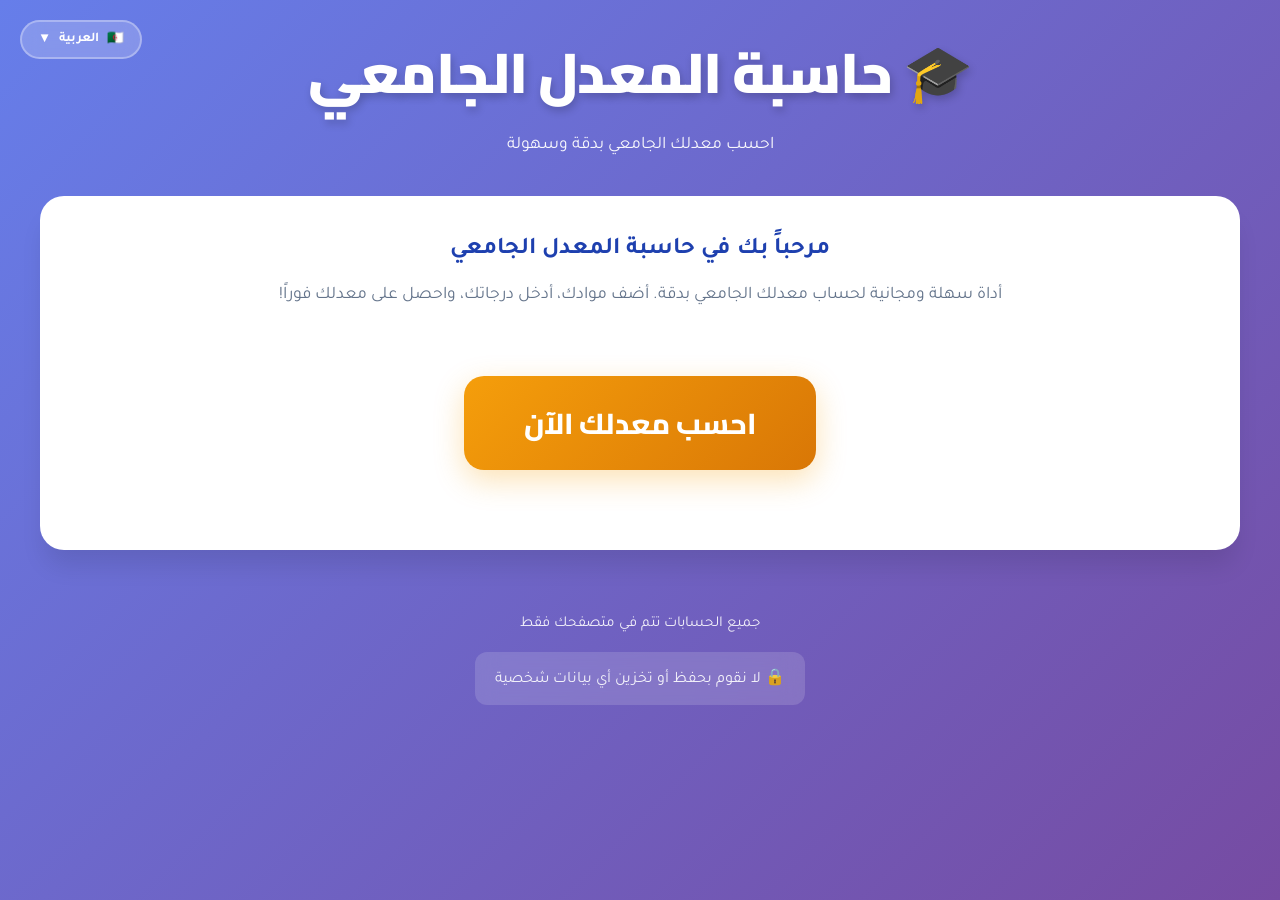
==== index.html @ 5c5a9376 "Add files via upload" ====
<!DOCTYPE html>
<html lang="ar" dir="rtl">
<head>
    <meta charset="UTF-8">
    <meta name="viewport" content="width=device-width, initial-scale=1.0">
    <title>حاسبة المعدل الجامعي | GPA Calculator</title>
    <link rel="preconnect" href="https://fonts.googleapis.com">
    <link rel="preconnect" href="https://fonts.gstatic.com" crossorigin>
    <link href="https://fonts.googleapis.com/css2?family=Tajawal:wght@300;400;500;700;800&family=Cairo:wght@300;400;600;700;900&display=swap" rel="stylesheet">
    <style>
        :root {
            --primary: #1e40af;
            --primary-dark: #1e3a8a;
            --primary-light: #3b82f6;
            --secondary: #0891b2;
            --accent: #f59e0b;
            --success: #10b981;
            --danger: #ef4444;
            --warning: #f59e0b;
            --bg-main: #f8fafc;
            --bg-card: #ffffff;
            --text-primary: #1e293b;
            --text-secondary: #64748b;
            --border: #e2e8f0;
            --shadow-sm: 0 1px 2px 0 rgb(0 0 0 / 0.05);
            --shadow-md: 0 4px 6px -1px rgb(0 0 0 / 0.1);
            --shadow-lg: 0 10px 15px -3px rgb(0 0 0 / 0.1);
            --shadow-xl: 0 20px 25px -5px rgb(0 0 0 / 0.1);
        }

        * {
            margin: 0;
            padding: 0;
            box-sizing: border-box;
        }

        body {
            font-family: 'Tajawal', sans-serif;
            background: linear-gradient(135deg, #667eea 0%, #764ba2 100%);
            min-height: 100vh;
            padding: 20px;
            color: var(--text-primary);
        }

        .container {
            max-width: 1200px;
            margin: 0 auto;
        }

        /* Header */
        .header {
            text-align: center;
            margin-bottom: 40px;
            animation: fadeInDown 0.8s ease-out;
        }

        .header h1 {
            font-family: 'Cairo', sans-serif;
            font-size: clamp(2rem, 5vw, 3.5rem);
            font-weight: 900;
            color: white;
            text-shadow: 2px 4px 8px rgba(0,0,0,0.2);
            margin-bottom: 10px;
            letter-spacing: -1px;
        }

        .header p {
            font-size: 1.1rem;
            color: rgba(255,255,255,0.95);
            font-weight: 400;
        }

        /* Language Switcher */
        .language-switcher {
            position: absolute;
            top: 20px;
            left: 20px;
            z-index: 100;
        }

        .lang-btn {
            background: rgba(255, 255, 255, 0.2);
            backdrop-filter: blur(10px);
            border: 2px solid rgba(255, 255, 255, 0.3);
            color: white;
            padding: 8px 16px;
            border-radius: 50px;
            font-family: 'Tajawal', sans-serif;
            font-weight: 600;
            cursor: pointer;
            display: flex;
            align-items: center;
            gap: 8px;
            transition: all 0.3s;
        }

        .lang-btn:hover {
            background: rgba(255, 255, 255, 0.3);
            transform: scale(1.05);
        }

        .lang-dropdown {
            position: absolute;
            top: 100%;
            left: 0;
            margin-top: 5px;
            background: white;
            border-radius: 12px;
            box-shadow: var(--shadow-lg);
            overflow: hidden;
            display: none;
            min-width: 150px;
        }

        .lang-dropdown.show {
            display: block;
            animation: fadeInDown 0.3s ease-out;
        }

        .lang-option {
            padding: 12px 16px;
            display: flex;
            align-items: center;
            gap: 10px;
            cursor: pointer;
            transition: all 0.3s;
            color: var(--text-primary);
        }

        .lang-option:hover {
            background: var(--bg-main);
        }

        .lang-option.active {
            background: var(--primary);
            color: white;
        }

        /* Start Button */
        .start-container {
            text-align: center;
            animation: fadeIn 1s ease-out;
        }

        .start-btn {
            background: linear-gradient(135deg, #f59e0b 0%, #d97706 100%);
            color: white;
            border: none;
            padding: 20px 60px;
            border-radius: 20px;
            font-family: 'Cairo', sans-serif;
            font-size: 1.8rem;
            font-weight: 800;
            cursor: pointer;
            transition: all 0.3s cubic-bezier(0.4, 0, 0.2, 1);
            box-shadow: 0 10px 30px rgba(245, 158, 11, 0.3);
            margin: 40px 0;
        }

        .start-btn:hover {
            transform: translateY(-10px) scale(1.05);
            box-shadow: 0 20px 40px rgba(245, 158, 11, 0.4);
        }

        /* Main Card */
        .main-card {
            background: var(--bg-card);
            border-radius: 24px;
            padding: 40px;
            box-shadow: var(--shadow-xl);
            animation: fadeInUp 0.8s ease-out 0.2s both;
        }

        /* Calculator Section */
        .calculator-section {
            display: none;
            animation: fadeIn 0.5s ease-out;
        }

        .calculator-section.active {
            display: block;
        }

        .section-header {
            display: flex;
            justify-content: space-between;
            align-items: center;
            margin-bottom: 30px;
            flex-wrap: wrap;
            gap: 15px;
        }

        .section-title {
            font-family: 'Cairo', sans-serif;
            font-size: 2rem;
            font-weight: 800;
            color: var(--primary);
            display: flex;
            align-items: center;
            gap: 12px;
        }

        .back-btn {
            background: var(--text-secondary);
            color: white;
            border: none;
            padding: 12px 24px;
            border-radius: 12px;
            font-family: 'Tajawal', sans-serif;
            font-size: 1rem;
            font-weight: 600;
            cursor: pointer;
            transition: all 0.3s;
            display: flex;
            align-items: center;
            gap: 8px;
        }

        .back-btn:hover {
            background: var(--text-primary);
            transform: translateX(5px);
        }

        /* Subjects List */
        .subjects-container {
            margin-bottom: 30px;
        }

        .subject-card {
            background: var(--bg-main);
            border: 2px solid var(--border);
            border-radius: 16px;
            padding: 25px;
            margin-bottom: 20px;
            transition: all 0.3s;
            animation: slideInRight 0.4s ease-out backwards;
        }

        .subject-card:hover {
            border-color: var(--primary-light);
            box-shadow: var(--shadow-md);
        }

        .subject-header {
            display: grid;
            grid-template-columns: 2fr 1fr 2fr;
            gap: 15px;
            margin-bottom: 20px;
            align-items: end;
        }

        .form-group {
            display: flex;
            flex-direction: column;
            gap: 8px;
        }

        .form-group label {
            font-weight: 600;
            color: var(--text-primary);
            font-size: 0.95rem;
        }

        .form-group input,
        .form-group select {
            padding: 12px 16px;
            border: 2px solid var(--border);
            border-radius: 10px;
            font-family: 'Tajawal', sans-serif;
            font-size: 1rem;
            transition: all 0.3s;
            background: white;
        }

        .form-group input:focus,
        .form-group select:focus {
            outline: none;
            border-color: var(--primary);
            box-shadow: 0 0 0 3px rgba(30, 64, 175, 0.1);
        }

        .grades-grid {
            display: grid;
            grid-template-columns: repeat(auto-fit, minmax(150px, 1fr));
            gap: 15px;
            margin-top: 15px;
            padding-top: 15px;
            border-top: 1px solid var(--border);
        }

        .grade-input {
            display: flex;
            flex-direction: column;
            gap: 6px;
        }

        .grade-input label {
            font-size: 0.9rem;
            font-weight: 600;
            color: var(--text-secondary);
        }

        .grade-input input {
            padding: 10px 14px;
            border: 2px solid var(--border);
            border-radius: 8px;
            font-size: 1.1rem;
            font-weight: 600;
            text-align: center;
            transition: all 0.3s;
        }

        .grade-input input:focus {
            border-color: var(--secondary);
            box-shadow: 0 0 0 3px rgba(8, 145, 178, 0.1);
        }

        .subject-result {
            margin-top: 15px;
            padding: 15px;
            background: linear-gradient(135deg, #10b981 0%, #059669 100%);
            border-radius: 10px;
            text-align: center;
            color: white;
            font-size: 1.1rem;
            font-weight: 700;
            display: none;
        }

        .subject-result.show {
            display: block;
            animation: scaleIn 0.4s cubic-bezier(0.34, 1.56, 0.64, 1);
        }

        .delete-btn {
            background: var(--danger);
            color: white;
            border: none;
            padding: 10px 20px;
            border-radius: 8px;
            cursor: pointer;
            font-family: 'Tajawal', sans-serif;
            font-weight: 600;
            transition: all 0.3s;
            margin-top: 15px;
        }

        .delete-btn:hover {
            background: #dc2626;
            transform: scale(1.05);
        }

        /* Add Subject Button */
        .add-subject-btn {
            background: linear-gradient(135deg, var(--primary) 0%, var(--primary-dark) 100%);
            color: white;
            border: none;
            padding: 16px 32px;
            border-radius: 12px;
            font-family: 'Cairo', sans-serif;
            font-size: 1.1rem;
            font-weight: 700;
            cursor: pointer;
            width: 100%;
            transition: all 0.3s;
            display: flex;
            align-items: center;
            justify-content: center;
            gap: 10px;
        }

        .add-subject-btn:hover {
            transform: translateY(-2px);
            box-shadow: var(--shadow-lg);
        }

        /* Results Section */
        .results-section {
            background: linear-gradient(135deg, #6366f1 0%, #4f46e5 100%);
            border-radius: 16px;
            padding: 30px;
            margin-top: 30px;
            color: white;
            display: none;
        }

        .results-section.show {
            display: block;
            animation: fadeInUp 0.5s ease-out;
        }

        .final-gpa {
            text-align: center;
            margin-bottom: 20px;
        }

        .final-gpa h2 {
            font-family: 'Cairo', sans-serif;
            font-size: 1.5rem;
            font-weight: 700;
            margin-bottom: 10px;
            opacity: 0.95;
        }

        .gpa-value {
            font-size: 4rem;
            font-weight: 900;
            font-family: 'Cairo', sans-serif;
            text-shadow: 2px 4px 8px rgba(0,0,0,0.2);
            display: block;
            margin: 10px 0;
            transition: color 0.3s;
        }

        .gpa-value.pass {
            color: #10b981;
        }

        .gpa-value.fail {
            color: #ef4444;
        }

        .gpa-scale {
            font-size: 1rem;
            opacity: 0.9;
        }

        .subjects-summary {
            display: grid;
            grid-template-columns: repeat(auto-fit, minmax(200px, 1fr));
            gap: 15px;
            margin-top: 20px;
        }

        .summary-item {
            background: rgba(255,255,255,0.15);
            backdrop-filter: blur(10px);
            padding: 15px;
            border-radius: 10px;
            text-align: center;
        }

        .summary-item strong {
            display: block;
            font-size: 0.9rem;
            opacity: 0.9;
            margin-bottom: 5px;
        }

        .summary-item span {
            font-size: 1.5rem;
            font-weight: 700;
        }

        .calculate-btn {
            background: var(--accent);
            color: white;
            border: none;
            padding: 16px 40px;
            border-radius: 12px;
            font-family: 'Cairo', sans-serif;
            font-size: 1.2rem;
            font-weight: 700;
            cursor: pointer;
            width: 100%;
            margin-top: 20px;
            transition: all 0.3s;
            box-shadow: var(--shadow-md);
        }

        .calculate-btn:hover {
            background: #d97706;
            transform: translateY(-2px);
            box-shadow: var(--shadow-lg);
        }

        .reset-btn {
            background: transparent;
            color: white;
            border: 2px solid white;
            padding: 12px 30px;
            border-radius: 10px;
            font-family: 'Tajawal', sans-serif;
            font-weight: 600;
            cursor: pointer;
            margin-top: 15px;
            transition: all 0.3s;
        }

        .reset-btn:hover {
            background: white;
            color: var(--primary);
        }

        /* Footer */
        .footer {
            text-align: center;
            margin-top: 40px;
            padding: 20px;
            color: rgba(255,255,255,0.9);
            animation: fadeIn 1s ease-out 0.5s both;
        }

        .footer p {
            font-size: 0.95rem;
            line-height: 1.8;
        }

        .privacy-note {
            background: rgba(255,255,255,0.15);
            backdrop-filter: blur(10px);
            border-radius: 12px;
            padding: 15px 20px;
            margin-top: 15px;
            display: inline-block;
        }

        /* Animations */
        @keyframes fadeInDown {
            from {
                opacity: 0;
                transform: translateY(-30px);
            }
            to {
                opacity: 1;
                transform: translateY(0);
            }
        }

        @keyframes fadeInUp {
            from {
                opacity: 0;
                transform: translateY(30px);
            }
            to {
                opacity: 1;
                transform: translateY(0);
            }
        }

        @keyframes fadeIn {
            from {
                opacity: 0;
            }
            to {
                opacity: 1;
            }
        }

        @keyframes slideInRight {
            from {
                opacity: 0;
                transform: translateX(-20px);
            }
            to {
                opacity: 1;
                transform: translateX(0);
            }
        }

        @keyframes scaleIn {
            from {
                opacity: 0;
                transform: scale(0.9);
            }
            to {
                opacity: 1;
                transform: scale(1);
            }
        }

        /* Responsive */
        @media (max-width: 768px) {
            body {
                padding: 15px;
            }

            .main-card {
                padding: 25px;
                border-radius: 16px;
            }

            .subject-header {
                grid-template-columns: 1fr;
            }

            .gpa-value {
                font-size: 3rem;
            }

            .section-header {
                flex-direction: column;
                align-items: flex-start;
            }

            .language-switcher {
                position: relative;
                top: 0;
                left: 0;
                margin-bottom: 20px;
                text-align: center;
            }

            .lang-btn {
                margin: 0 auto;
                width: 200px;
                justify-content: center;
            }

            .lang-dropdown {
                left: 50%;
                transform: translateX(-50%);
            }
        }
    </style>
</head>
<body>
    <div class="container">
        <!-- Language Switcher -->
        <div class="language-switcher">
            <button class="lang-btn" onclick="toggleLanguageDropdown()">
                <span id="currentLangFlag">🇩🇿</span>
                <span id="currentLangName">العربية</span>
                <span>▼</span>
            </button>
            <div class="lang-dropdown" id="langDropdown">
                <div class="lang-option active" onclick="changeLanguage('ar')">
                    <span>🇩🇿</span>
                    <span>العربية</span>
                </div>
                <div class="lang-option" onclick="changeLanguage('en')">
                    <span>🇬🇧</span>
                    <span>English</span>
                </div>
                <div class="lang-option" onclick="changeLanguage('fr')">
                    <span>🇲🇫</span>
                    <span>Français</span>
                </div>
            </div>
        </div>

        <div class="header">
            <h1 id="headerTitle">🎓 حاسبة المعدل الجامعي</h1>
            <p id="headerSubtitle">احسب معدلك الجامعي بدقة وسهولة</p>
        </div>

        <div class="main-card">
            <!-- Home Section -->
            <div id="homeSection">
                <div class="start-container">
                    <h2 id="welcomeText" style="color: var(--primary); margin-bottom: 20px;">مرحباً بك في حاسبة المعدل الجامعي</h2>
                    <p id="instructionText" style="color: var(--text-secondary); margin-bottom: 30px; font-size: 1.1rem;">
                        أداة سهلة ومجانية لحساب معدلك الجامعي بدقة. أضف موادك، أدخل درجاتك، واحصل على معدلك فوراً!
                    </p>
                    <button class="start-btn" onclick="startCalculator()" id="startButton">
                        احسب معدلك الآن
                    </button>
                </div>
            </div>

            <!-- Calculator Section -->
            <div id="calculatorSection" class="calculator-section">
                <div class="section-header">
                    <h2 class="section-title" id="calculatorTitle">
                        <span>📊</span>
                        <span id="specialtyName">حاسبة المعدل الجامعي</span>
                    </h2>
                    <button class="back-btn" onclick="goHome()" id="backButton">
                        ← العودة للرئيسية
                    </button>
                </div>

                <div id="subjectsContainer" class="subjects-container">
                    <!-- Subjects will be added here dynamically -->
                </div>

                <button class="add-subject-btn" onclick="addSubject()" id="addSubjectButton">
                    <span style="font-size: 1.5rem;">+</span>
                    <span>إضافة مادة جديدة</span>
                </button>

                <button class="calculate-btn" onclick="calculateGPA()" id="calculateButton">
                    احسب المعدل العام
                </button>

                <div id="resultsSection" class="results-section">
                    <div class="final-gpa">
                        <h2 id="finalGPATitle">المعدل العام الخاص بك</h2>
                        <span class="gpa-value" id="gpaValue">0.00</span>
                        <span class="gpa-scale" id="gpaScale">من 20</span>
                    </div>
                    <div class="subjects-summary">
                        <div class="summary-item">
                            <strong id="totalSubjectsLabel">عدد المواد</strong>
                            <span id="totalSubjects">0</span>
                        </div>
                        <div class="summary-item">
                            <strong id="totalCoeffLabel">مجموع المعاملات</strong>
                            <span id="totalCoefficients">0</span>
                        </div>
                    </div>
                    <button class="reset-btn" onclick="resetCalculator()" id="resetButton">
                        إعادة الحساب
                    </button>
                </div>
            </div>
        </div>

        <div class="footer">
            <p id="footerText">جميع الحسابات تتم في متصفحك فقط</p>
            <div class="privacy-note">
                <span>🔒</span>
                <span id="privacyText">لا نقوم بحفظ أو تخزين أي بيانات شخصية</span>
            </div>
        </div>
    </div>

    <script>
        // Language Data
        const translations = {
            ar: {
                headerTitle: "🎓 حاسبة المعدل الجامعي",
                headerSubtitle: "احسب معدلك الجامعي بدقة وسهولة",
                welcomeText: "مرحباً بك في حاسبة المعدل الجامعي",
                instructionText: "أداة سهلة ومجانية لحساب معدلك الجامعي بدقة. أضف موادك، أدخل درجاتك، واحصل على معدلك فوراً!",
                startButton: "احسب معدلك الآن",
                calculatorTitle: "حاسبة المعدل الجامعي",
                backButton: "← العودة للرئيسية",
                addSubjectButton: "إضافة مادة جديدة",
                calculateButton: "احسب المعدل العام",
                finalGPATitle: "المعدل العام الخاص بك",
                gpaScale: "من 20",
                totalSubjectsLabel: "عدد المواد",
                totalCoeffLabel: "مجموع المعاملات",
                resetButton: "إعادة الحساب",
                footerText: "جميع الحسابات تتم في متصفحك فقط",
                privacyText: "لا نقوم بحفظ أو تخزين أي بيانات شخصية",
                subjectNamePlaceholder: "المادة",
                coefficientLabel: "المعامل",
                evaluationLabel: "نوع التقييم",
                examOption: "اختبار فقط",
                examTDOption: "اختبار + TD",
                examTPOption: "اختبار + TP",
                examTDTPOption: "اختبار + TD + TP",
                examGradeLabel: "نقطة الاختبار (100%)",
                examGradeLabel60: "نقطة الاختبار (60%)",
                tdGradeLabel: "نقطة TD (40%)",
                tpGradeLabel: "نقطة TP (40%)",
                tdGradeLabel2: "نقطة TD (20%)",
                tpGradeLabel2: "نقطة TP (20%)",
                deleteButton: "🗑️ حذف المادة",
                confirmReset: "هل تريد حذف جميع المواد؟"
            },
            en: {
                headerTitle: "🎓 University GPA Calculator",
                headerSubtitle: "Calculate your GPA accurately and easily",
                welcomeText: "Welcome to University GPA Calculator",
                instructionText: "Easy and free tool to calculate your university GPA accurately. Add your subjects, enter your grades, and get your GPA instantly!",
                startButton: "Calculate Your GPA Now",
                calculatorTitle: "University GPA Calculator",
                backButton: "← Back to Home",
                addSubjectButton: "Add New Subject",
                calculateButton: "Calculate Overall GPA",
                finalGPATitle: "Your Overall GPA",
                gpaScale: "out of 20",
                totalSubjectsLabel: "Total Subjects",
                totalCoeffLabel: "Total Coefficients",
                resetButton: "Reset Calculator",
                footerText: "All calculations are done in your browser only",
                privacyText: "We do not save or store any personal data",
                subjectNamePlaceholder: "Subject",
                coefficientLabel: "Coefficient",
                evaluationLabel: "Evaluation Type",
                examOption: "Exam only",
                examTDOption: "Exam + TD",
                examTPOption: "Exam + TP",
                examTDTPOption: "Exam + TD + TP",
                examGradeLabel: "Exam Grade (100%)",
                examGradeLabel60: "Exam Grade (60%)",
                tdGradeLabel: "TD Grade (40%)",
                tpGradeLabel: "TP Grade (40%)",
                tdGradeLabel2: "TD Grade (20%)",
                tpGradeLabel2: "TP Grade (20%)",
                deleteButton: "🗑️ Delete Subject",
                confirmReset: "Do you want to delete all subjects?"
            },
            fr: {
                headerTitle: "🎓 Calculateur de Moyenne Universitaire",
                headerSubtitle: "Calculez votre moyenne avec précision et facilité",
                welcomeText: "Bienvenue au Calculateur de Moyenne Universitaire",
                instructionText: "Outil facile et gratuit pour calculer votre moyenne universitaire avec précision. Ajoutez vos matières, entrez vos notes et obtenez votre moyenne instantanément !",
                startButton: "Calculez Votre Moyenne Maintenant",
                calculatorTitle: "Calculateur de Moyenne Universitaire",
                backButton: "← Retour à l'Accueil",
                addSubjectButton: "Ajouter une Nouvelle Matière",
                calculateButton: "Calculer la Moyenne Générale",
                finalGPATitle: "Votre Moyenne Générale",
                gpaScale: "sur 20",
                totalSubjectsLabel: "Nombre de Matières",
                totalCoeffLabel: "Somme des Coefficients",
                resetButton: "Réinitialiser le Calculateur",
                footerText: "Tous les calculs sont effectués uniquement dans votre navigateur",
                privacyText: "Nous ne sauvegardons ni ne stockons aucune donnée personnelle",
                subjectNamePlaceholder: "Matière",
                coefficientLabel: "Coefficient",
                evaluationLabel: "Type d'Évaluation",
                examOption: "Examen seulement",
                examTDOption: "Examen + TD",
                examTPOption: "Examen + TP",
                examTDTPOption: "Examen + TD + TP",
                examGradeLabel: "Note d'Examen (100%)",
                examGradeLabel60: "Note d'Examen (60%)",
                tdGradeLabel: "Note de TD (40%)",
                tpGradeLabel: "Note de TP (40%)",
                tdGradeLabel2: "Note de TD (20%)",
                tpGradeLabel2: "Note de TP (20%)",
                deleteButton: "🗑️ Supprimer la Matière",
                confirmReset: "Voulez-vous supprimer toutes les matières ?"
            }
        };

        let currentLanguage = 'ar';
        let subjectCounter = 0;
        let saveTimeout = null;

        // Language Functions
        function toggleLanguageDropdown() {
            const dropdown = document.getElementById('langDropdown');
            dropdown.classList.toggle('show');
        }

        function changeLanguage(lang) {
            currentLanguage = lang;
            
            // Update active state in dropdown
            document.querySelectorAll('.lang-option').forEach(option => {
                option.classList.remove('active');
            });
            event.target.closest('.lang-option').classList.add('active');
            
            // Update current language display
            const flags = { 'ar': '🇩🇿', 'en': '🇬🇧', 'fr': '🇲🇫' };
            const names = { 'ar': 'العربية', 'en': 'English', 'fr': 'Français' };
            
            document.getElementById('currentLangFlag').textContent = flags[lang];
            document.getElementById('currentLangName').textContent = names[lang];
            
            // Apply translations
            applyTranslations();
            
            // Close dropdown
            document.getElementById('langDropdown').classList.remove('show');
            
            // Save language preference
            localStorage.setItem('gpaCalculatorLanguage', lang);
            
            // Auto-save data
            autoSaveData();
        }

        function applyTranslations() {
            const t = translations[currentLanguage];
            
            // Update all translatable elements
            document.getElementById('headerTitle').textContent = t.headerTitle;
            document.getElementById('headerSubtitle').textContent = t.headerSubtitle;
            document.getElementById('welcomeText').textContent = t.welcomeText;
            document.getElementById('instructionText').textContent = t.instructionText;
            document.getElementById('startButton').textContent = t.startButton;
            document.getElementById('calculatorTitle').textContent = t.calculatorTitle;
            document.getElementById('backButton').textContent = t.backButton;
            document.getElementById('addSubjectButton').innerHTML = `<span style="font-size: 1.5rem;">+</span><span>${t.addSubjectButton}</span>`;
            document.getElementById('calculateButton').textContent = t.calculateButton;
            document.getElementById('finalGPATitle').textContent = t.finalGPATitle;
            document.getElementById('gpaScale').textContent = t.gpaScale;
            document.getElementById('totalSubjectsLabel').textContent = t.totalSubjectsLabel;
            document.getElementById('totalCoeffLabel').textContent = t.totalCoeffLabel;
            document.getElementById('resetButton').textContent = t.resetButton;
            document.getElementById('footerText').textContent = t.footerText;
            document.getElementById('privacyText').textContent = t.privacyText;
            
            // Update existing subject cards
            updateExistingSubjects();
        }

        function updateExistingSubjects() {
            const t = translations[currentLanguage];
            const subjects = document.querySelectorAll('.subject-card');
            
            subjects.forEach(subject => {
                const subjectNameInput = subject.querySelector('.subject-name');
                if (subjectNameInput && !subjectNameInput.value) {
                    subjectNameInput.placeholder = t.subjectNamePlaceholder;
                }
                
                const coefficientLabel = subject.querySelector('.form-group:nth-child(2) label');
                if (coefficientLabel) coefficientLabel.textContent = t.coefficientLabel;
                
                const evaluationLabel = subject.querySelector('.form-group:nth-child(3) label');
                if (evaluationLabel) evaluationLabel.textContent = t.evaluationLabel;
                
                const selectOptions = subject.querySelectorAll('.evaluation-type option');
                if (selectOptions.length === 4) {
                    selectOptions[0].textContent = t.examOption;
                    selectOptions[1].textContent = t.examTDOption;
                    selectOptions[2].textContent = t.examTPOption;
                    selectOptions[3].textContent = t.examTDTPOption;
                }
                
                const gradeInputs = subject.querySelectorAll('.grade-input');
                const type = subject.querySelector('.evaluation-type').value;
                gradeInputs.forEach((input, index) => {
                    const label = input.querySelector('label');
                    if (label) {
                        if (index === 0) {
                            if (type === 'exam') {
                                label.textContent = t.examGradeLabel;
                            } else {
                                label.textContent = t.examGradeLabel60;
                            }
                        } else if (input.querySelector('.td-grade')) {
                            if (type === 'exam-td-tp') {
                                label.textContent = t.tdGradeLabel2;
                            } else {
                                label.textContent = t.tdGradeLabel;
                            }
                        } else if (input.querySelector('.tp-grade')) {
                            if (type === 'exam-td-tp') {
                                label.textContent = t.tpGradeLabel2;
                            } else {
                                label.textContent = t.tpGradeLabel;
                            }
                        }
                    }
                });
                
                const deleteBtn = subject.querySelector('.delete-btn');
                if (deleteBtn) deleteBtn.textContent = t.deleteButton;
            });
        }

        // Main Functions
        function startCalculator() {
            document.getElementById('homeSection').style.display = 'none';
            document.getElementById('calculatorSection').classList.add('active');
            
            // Load saved data if exists
            loadSavedData();
            
            // Add first subject if none exists
            if (document.getElementById('subjectsContainer').children.length === 0) {
                addSubject();
            }
        }

        function goHome() {
            if (confirm(translations[currentLanguage].confirmReset)) {
                document.getElementById('homeSection').style.display = 'block';
                document.getElementById('calculatorSection').classList.remove('active');
                document.getElementById('resultsSection').classList.remove('show');
                
                // Clear subjects
                document.getElementById('subjectsContainer').innerHTML = '';
                subjectCounter = 0;
                
                // Clear saved data
                localStorage.removeItem('gpaCalculatorData');
            }
        }

        function addSubject() {
            subjectCounter++;
            const container = document.getElementById('subjectsContainer');
            const t = translations[currentLanguage];
            
            const subjectCard = document.createElement('div');
            subjectCard.className = 'subject-card';
            subjectCard.id = `subject-${subjectCounter}`;
            subjectCard.style.animationDelay = `${container.children.length * 0.1}s`;
            
            subjectCard.innerHTML = `
                <div class="subject-header">
                    <div class="form-group">
                        <label>${t.subjectNamePlaceholder}</label>
                        <input type="text" placeholder="${t.subjectNamePlaceholder}" class="subject-name" oninput="autoSaveData()">
                    </div>
                    <div class="form-group">
                        <label>${t.coefficientLabel}</label>
                        <input type="number" min="1" max="10" value="1" class="subject-coefficient" oninput="autoSaveData()">
                    </div>
                    <div class="form-group">
                        <label>${t.evaluationLabel}</label>
                        <select class="evaluation-type" onchange="updateGradeFields(${subjectCounter})" oninput="autoSaveData()">
                            <option value="exam">${t.examOption}</option>
                            <option value="exam-td">${t.examTDOption}</option>
                            <option value="exam-tp">${t.examTPOption}</option>
                            <option value="exam-td-tp">${t.examTDTPOption}</option>
                        </select>
                    </div>
                </div>
                <div class="grades-grid" id="grades-${subjectCounter}">
                    <div class="grade-input">
                        <label>${t.examGradeLabel}</label>
                        <input type="number" min="0" max="20" step="0.25" placeholder="0.00" class="exam-grade" oninput="autoSaveData()">
                    </div>
                </div>
                <div class="subject-result" id="result-${subjectCounter}"></div>
                <button class="delete-btn" onclick="deleteSubject(${subjectCounter})">${t.deleteButton}</button>
            `;
            
            container.appendChild(subjectCard);
            
            // Auto-save after adding subject
            autoSaveData();
        }

        function updateGradeFields(subjectId) {
            const subject = document.getElementById(`subject-${subjectId}`);
            const type = subject.querySelector('.evaluation-type').value;
            const gradesGrid = document.getElementById(`grades-${subjectId}`);
            const t = translations[currentLanguage];
            
            // Save current values before updating
            const examGrade = subject.querySelector('.exam-grade').value;
            const tdGrade = subject.querySelector('.td-grade')?.value || '';
            const tpGrade = subject.querySelector('.tp-grade')?.value || '';
            
            let html = '';
            
            if (type === 'exam') {
                html = `
                    <div class="grade-input">
                        <label>${t.examGradeLabel}</label>
                        <input type="number" min="0" max="20" step="0.25" placeholder="0.00" class="exam-grade" oninput="autoSaveData()" value="${examGrade}">
                    </div>
                `;
            } else if (type === 'exam-td') {
                html = `
                    <div class="grade-input">
                        <label>${t.examGradeLabel60}</label>
                        <input type="number" min="0" max="20" step="0.25" placeholder="0.00" class="exam-grade" oninput="autoSaveData()" value="${examGrade}">
                    </div>
                    <div class="grade-input">
                        <label>${t.tdGradeLabel}</label>
                        <input type="number" min="0" max="20" step="0.25" placeholder="0.00" class="td-grade" oninput="autoSaveData()" value="${tdGrade}">
                    </div>
                `;
            } else if (type === 'exam-tp') {
                html = `
                    <div class="grade-input">
                        <label>${t.examGradeLabel60}</label>
                        <input type="number" min="0" max="20" step="0.25" placeholder="0.00" class="exam-grade" oninput="autoSaveData()" value="${examGrade}">
                    </div>
                    <div class="grade-input">
                        <label>${t.tpGradeLabel}</label>
                        <input type="number" min="0" max="20" step="0.25" placeholder="0.00" class="tp-grade" oninput="autoSaveData()" value="${tpGrade}">
                    </div>
                `;
            } else if (type === 'exam-td-tp') {
                html = `
                    <div class="grade-input">
                        <label>${t.examGradeLabel60}</label>
                        <input type="number" min="0" max="20" step="0.25" placeholder="0.00" class="exam-grade" oninput="autoSaveData()" value="${examGrade}">
                    </div>
                    <div class="grade-input">
                        <label>${t.tdGradeLabel2}</label>
                        <input type="number" min="0" max="20" step="0.25" placeholder="0.00" class="td-grade" oninput="autoSaveData()" value="${tdGrade}">
                    </div>
                    <div class="grade-input">
                        <label>${t.tpGradeLabel2}</label>
                        <input type="number" min="0" max="20" step="0.25" placeholder="0.00" class="tp-grade" oninput="autoSaveData()" value="${tpGrade}">
                    </div>
                `;
            }
            
            gradesGrid.innerHTML = html;
            
            // Auto-save after updating grade fields
            autoSaveData();
        }

        function deleteSubject(subjectId) {
            const subject = document.getElementById(`subject-${subjectId}`);
            if (subject) {
                subject.style.animation = 'fadeOut 0.3s ease-out';
                setTimeout(() => {
                    subject.remove();
                    autoSaveData();
                }, 300);
            }
        }

        function calculateSubjectGPA(subject) {
            const type = subject.querySelector('.evaluation-type').value;
            const examGrade = parseFloat(subject.querySelector('.exam-grade').value) || 0;
            
            let subjectGPA = 0;
            
            if (type === 'exam') {
                // اختبار فقط: 100%
                subjectGPA = examGrade;
            } else if (type === 'exam-td') {
                const tdGrade = parseFloat(subject.querySelector('.td-grade').value) || 0;
                subjectGPA = (examGrade * 0.6) + (tdGrade * 0.4);
            } else if (type === 'exam-tp') {
                const tpGrade = parseFloat(subject.querySelector('.tp-grade').value) || 0;
                subjectGPA = (examGrade * 0.6) + (tpGrade * 0.4);
            } else if (type === 'exam-td-tp') {
                const tdGrade = parseFloat(subject.querySelector('.td-grade').value) || 0;
                const tpGrade = parseFloat(subject.querySelector('.tp-grade').value) || 0;
                const tdTpAverage = (tdGrade + tpGrade) / 2;
                subjectGPA = (examGrade * 0.6) + (tdTpAverage * 0.4);
            }
            
            return subjectGPA;
        }

        function calculateGPA() {
            const container = document.getElementById('subjectsContainer');
            const subjects = container.querySelectorAll('.subject-card');
            
            if (subjects.length === 0) {
                alert('الرجاء إضافة مادة واحدة على الأقل');
                return;
            }
            
            let totalWeightedGPA = 0;
            let totalCoefficients = 0;
            let validSubjects = 0;
            
            subjects.forEach((subject, index) => {
                const name = subject.querySelector('.subject-name').value;
                const coefficient = parseFloat(subject.querySelector('.subject-coefficient').value) || 0;
                
                if (!name || coefficient === 0) {
                    return;
                }
                
                const subjectGPA = calculateSubjectGPA(subject);
                const weightedGPA = subjectGPA * coefficient;
                
                totalWeightedGPA += weightedGPA;
                totalCoefficients += coefficient;
                validSubjects++;
                
                // Show subject result
                const resultDiv = subject.querySelector('.subject-result');
                const subjectResultText = currentLanguage === 'ar' ? 'معدل المادة:' : 
                                         currentLanguage === 'en' ? 'Subject GPA:' : 
                                         'Moyenne de la matière:';
                resultDiv.textContent = `${subjectResultText} ${subjectGPA.toFixed(2)} / 20`;
                resultDiv.classList.add('show');
            });
            
            if (validSubjects === 0) {
                alert('الرجاء إدخال اسم ومعامل لمادة واحدة على الأقل');
                return;
            }
            
            const finalGPA = totalWeightedGPA / totalCoefficients;
            
            // Display results
            const gpaValueElement = document.getElementById('gpaValue');
            gpaValueElement.textContent = finalGPA.toFixed(2);
            
            // Apply color based on GPA
            if (finalGPA >= 10) {
                gpaValueElement.classList.remove('fail');
                gpaValueElement.classList.add('pass');
            } else {
                gpaValueElement.classList.remove('pass');
                gpaValueElement.classList.add('fail');
            }
            
            document.getElementById('totalSubjects').textContent = validSubjects;
            document.getElementById('totalCoefficients').textContent = totalCoefficients;
            document.getElementById('resultsSection').classList.add('show');
            
            // Scroll to results
            document.getElementById('resultsSection').scrollIntoView({ behavior: 'smooth', block: 'nearest' });
            
            // Auto-save after calculation
            autoSaveData();
        }

        function resetCalculator() {
            const subjects = document.querySelectorAll('.subject-card');
            subjects.forEach(subject => {
                const inputs = subject.querySelectorAll('input[type="number"]');
                inputs.forEach(input => input.value = '');
                
                const resultDiv = subject.querySelector('.subject-result');
                resultDiv.classList.remove('show');
            });
            
            document.getElementById('resultsSection').classList.remove('show');
            
            // Reset GPA color
            const gpaValueElement = document.getElementById('gpaValue');
            gpaValueElement.classList.remove('pass', 'fail');
            
            // Auto-save after reset
            autoSaveData();
        }

        // Data Auto-Saving Functions
        function autoSaveData() {
            // Clear any existing timeout
            if (saveTimeout) {
                clearTimeout(saveTimeout);
            }
            
            // Set new timeout to save after 1 second of inactivity
            saveTimeout = setTimeout(() => {
                saveDataSilently();
            }, 1000);
        }

        function saveDataSilently() {
            const container = document.getElementById('subjectsContainer');
            const subjects = container.querySelectorAll('.subject-card');
            
            const data = [];
            subjects.forEach(subject => {
                const subjectData = {
                    name: subject.querySelector('.subject-name').value,
                    coefficient: subject.querySelector('.subject-coefficient').value,
                    evaluationType: subject.querySelector('.evaluation-type').value,
                    examGrade: subject.querySelector('.exam-grade').value,
                    tdGrade: subject.querySelector('.td-grade')?.value || '',
                    tpGrade: subject.querySelector('.tp-grade')?.value || ''
                };
                data.push(subjectData);
            });
            
            localStorage.setItem('gpaCalculatorData', JSON.stringify(data));
        }

        function loadSavedData() {
            const savedData = localStorage.getItem('gpaCalculatorData');
            if (!savedData) return;
            
            try {
                const data = JSON.parse(savedData);
                
                // Clear existing subjects
                document.getElementById('subjectsContainer').innerHTML = '';
                subjectCounter = 0;
                
                // Add saved subjects
                data.forEach(subjectData => {
                    addSubject();
                    
                    const currentSubject = document.getElementById(`subject-${subjectCounter}`);
                    if (currentSubject) {
                        currentSubject.querySelector('.subject-name').value = subjectData.name;
                        currentSubject.querySelector('.subject-coefficient').value = subjectData.coefficient;
                        
                        // Set evaluation type and update fields
                        currentSubject.querySelector('.evaluation-type').value = subjectData.evaluationType;
                        
                        // Update grade fields based on evaluation type
                        updateGradeFields(subjectCounter);
                        
                        // Set grades after a small delay to ensure fields are created
                        setTimeout(() => {
                            currentSubject.querySelector('.exam-grade').value = subjectData.examGrade;
                            if (subjectData.tdGrade && currentSubject.querySelector('.td-grade')) {
                                currentSubject.querySelector('.td-grade').value = subjectData.tdGrade;
                            }
                            if (subjectData.tpGrade && currentSubject.querySelector('.tp-grade')) {
                                currentSubject.querySelector('.tp-grade').value = subjectData.tpGrade;
                            }
                        }, 100);
                    }
                });
            } catch (error) {
                console.error('Error loading saved data:', error);
                // If there's an error, clear the corrupted data
                localStorage.removeItem('gpaCalculatorData');
            }
        }

        // Initialize
        document.addEventListener('DOMContentLoaded', function() {
            // Load saved language preference
            const savedLanguage = localStorage.getItem('gpaCalculatorLanguage');
            if (savedLanguage) {
                currentLanguage = savedLanguage;
                applyTranslations();
                
                // Update dropdown active state
                document.querySelectorAll('.lang-option').forEach(option => {
                    option.classList.remove('active');
                    if (option.getAttribute('onclick') === `changeLanguage('${savedLanguage}')`) {
                        option.classList.add('active');
                    }
                });
                
                // Update current language display
                const flags = { 'ar': '🇩🇿', 'en': '🇬🇧', 'fr': '🇲🇫' };
                const names = { 'ar': 'العربية', 'en': 'English', 'fr': 'Français' };
                
                document.getElementById('currentLangFlag').textContent = flags[savedLanguage];
                document.getElementById('currentLangName').textContent = names[savedLanguage];
            }
            
            // Close dropdown when clicking outside
            document.addEventListener('click', function(event) {
                const dropdown = document.getElementById('langDropdown');
                const button = document.querySelector('.lang-btn');
                if (!button.contains(event.target) && !dropdown.contains(event.target)) {
                    dropdown.classList.remove('show');
                }
            });
            
            // Auto-save when leaving the page
            window.addEventListener('beforeunload', function() {
                saveDataSilently();
            });
        });

        // Add fadeOut animation
        const style = document.createElement('style');
        style.textContent = `
            @keyframes fadeOut {
                to {
                    opacity: 0;
                    transform: translateX(-20px);
                }
            }
        `;
        document.head.appendChild(style);
    </script>
</body>
</html>
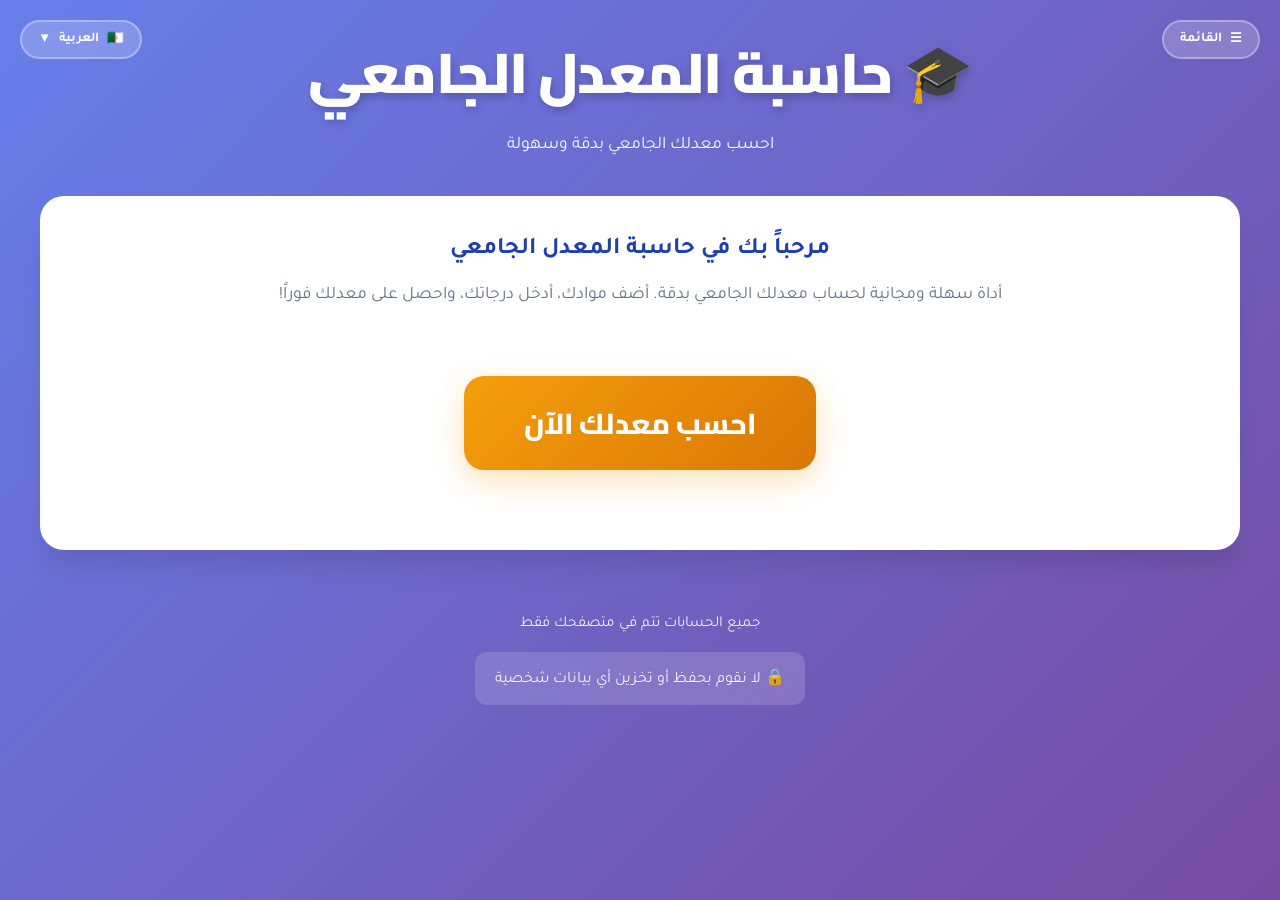
==== commit 4efc6588: "Update print statement from 'Hello' to 'Goodbye'" ====
--- a/index.html
+++ b/index.html
@@ -70,6 +70,72 @@
             font-weight: 400;
         }
 
+        /* Navigation */
+        .navigation {
+            position: absolute;
+            top: 20px;
+            right: 20px;
+            z-index: 100;
+        }
+
+        .nav-btn {
+            background: rgba(255, 255, 255, 0.2);
+            backdrop-filter: blur(10px);
+            border: 2px solid rgba(255, 255, 255, 0.3);
+            color: white;
+            padding: 8px 16px;
+            border-radius: 50px;
+            font-family: 'Tajawal', sans-serif;
+            font-weight: 600;
+            cursor: pointer;
+            display: flex;
+            align-items: center;
+            gap: 8px;
+            transition: all 0.3s;
+        }
+
+        .nav-btn:hover {
+            background: rgba(255, 255, 255, 0.3);
+            transform: scale(1.05);
+        }
+
+        .nav-dropdown {
+            position: absolute;
+            top: 100%;
+            right: 0;
+            margin-top: 5px;
+            background: white;
+            border-radius: 12px;
+            box-shadow: var(--shadow-lg);
+            overflow: hidden;
+            display: none;
+            min-width: 200px;
+        }
+
+        .nav-dropdown.show {
+            display: block;
+            animation: fadeInDown 0.3s ease-out;
+        }
+
+        .nav-option {
+            padding: 12px 16px;
+            display: flex;
+            align-items: center;
+            gap: 10px;
+            cursor: pointer;
+            transition: all 0.3s;
+            color: var(--text-primary);
+            border-bottom: 1px solid var(--border);
+        }
+
+        .nav-option:last-child {
+            border-bottom: none;
+        }
+
+        .nav-option:hover {
+            background: var(--bg-main);
+        }
+
         /* Language Switcher */
         .language-switcher {
             position: absolute;
@@ -134,6 +200,70 @@
         .lang-option.active {
             background: var(--primary);
             color: white;
+        }
+
+        /* Info Pages */
+        .info-page {
+            display: none;
+            animation: fadeIn 0.5s ease-out;
+        }
+
+        .info-page.active {
+            display: block;
+        }
+
+        .info-content {
+            background: var(--bg-card);
+            border-radius: 24px;
+            padding: 40px;
+            box-shadow: var(--shadow-xl);
+            margin-bottom: 30px;
+        }
+
+        .info-title {
+            font-family: 'Cairo', sans-serif;
+            font-size: 2rem;
+            font-weight: 800;
+            color: var(--primary);
+            margin-bottom: 30px;
+            text-align: center;
+        }
+
+        .info-text {
+            font-size: 1.1rem;
+            line-height: 1.8;
+            color: var(--text-primary);
+            margin-bottom: 20px;
+        }
+
+        .info-list {
+            padding-right: 20px;
+            margin: 20px 0;
+        }
+
+        .info-list li {
+            margin-bottom: 10px;
+            line-height: 1.6;
+        }
+
+        .contact-email {
+            background: linear-gradient(135deg, var(--primary) 0%, var(--primary-dark) 100%);
+            color: white;
+            padding: 20px;
+            border-radius: 12px;
+            text-align: center;
+            margin: 30px 0;
+            font-size: 1.2rem;
+        }
+
+        .contact-email a {
+            color: var(--accent);
+            text-decoration: none;
+            font-weight: 700;
+        }
+
+        .contact-email a:hover {
+            text-decoration: underline;
         }
 
         /* Start Button */
@@ -593,29 +723,61 @@
                 align-items: flex-start;
             }
 
-            .language-switcher {
+            .language-switcher, .navigation {
                 position: relative;
                 top: 0;
                 left: 0;
+                right: 0;
                 margin-bottom: 20px;
                 text-align: center;
             }
 
-            .lang-btn {
+            .lang-btn, .nav-btn {
                 margin: 0 auto;
                 width: 200px;
                 justify-content: center;
             }
 
-            .lang-dropdown {
+            .lang-dropdown, .nav-dropdown {
                 left: 50%;
+                right: auto;
                 transform: translateX(-50%);
+            }
+
+            .info-content {
+                padding: 25px;
             }
         }
     </style>
 </head>
 <body>
     <div class="container">
+        <!-- Navigation -->
+        <div class="navigation">
+            <button class="nav-btn" onclick="toggleNavDropdown()">
+                <span>☰</span>
+                <span id="navMenuText">القائمة</span>
+            </button>
+            <div class="nav-dropdown" id="navDropdown">
+                <div class="nav-option" onclick="showHome()">
+                    <span>🏠</span>
+                    <span id="navHomeText">الرئيسية</span>
+                </div>
+                <div class="nav-option" onclick="showPrivacyPolicy()">
+                    <span>🔒</span>
+                    <span id="navPrivacyText">سياسة الخصوصية</span>
+                </div>
+                <div class="nav-option" onclick="showAboutUs()">
+                    <span>👥</span>
+                    <span id="navAboutText">من نحن</span>
+                </div>
+                <div class="nav-option" onclick="showContactUs()">
+                    <span>📧</span>
+                    <span id="navContactText">اتصل بنا</span>
+                </div>
+            </div>
+        </div>
+
         <!-- Language Switcher -->
         <div class="language-switcher">
             <button class="lang-btn" onclick="toggleLanguageDropdown()">
@@ -646,7 +808,7 @@
 
         <div class="main-card">
             <!-- Home Section -->
-            <div id="homeSection">
+            <div id="homeSection" class="info-page active">
                 <div class="start-container">
                     <h2 id="welcomeText" style="color: var(--primary); margin-bottom: 20px;">مرحباً بك في حاسبة المعدل الجامعي</h2>
                     <p id="instructionText" style="color: var(--text-secondary); margin-bottom: 30px; font-size: 1.1rem;">
@@ -658,6 +820,110 @@
                 </div>
             </div>
 
+            <!-- Privacy Policy Page -->
+            <div id="privacyPolicyPage" class="info-page">
+                <div class="info-content">
+                    <h2 class="info-title" id="privacyTitle">سياسة الخصوصية</h2>
+                    <p class="info-text" id="privacyText1">
+                        نحن في حاسبة المعدل الجامعي نحرص على خصوصيتك ونلتزم بحماية بياناتك الشخصية. توضح سياسة الخصوصية هذه كيفية جمع واستخدام وحماية معلوماتك.
+                    </p>
+                    <p class="info-text" id="privacyText2">
+                        <strong>معلومات لا نجمعها:</strong>
+                    </p>
+                    <ul class="info-list" id="privacyList1">
+                        <li>لا نطلب أو نخزن أي معلومات شخصية (الاسم، البريد الإلكتروني، رقم الهاتف)</li>
+                        <li>لا نستخدم ملفات تعريف الارتباط (Cookies) للتتبع</li>
+                        <li>لا نشارك بياناتك مع أي أطراف ثالثة</li>
+                    </ul>
+                    <p class="info-text" id="privacyText3">
+                        <strong>معلومات نحتفظ بها محلياً:</strong>
+                    </p>
+                    <ul class="info-list" id="privacyList2">
+                        <li>بيانات المواد والدرجات التي تدخلها (يتم حفظها في متصفحك فقط)</li>
+                        <li>تفضيلات اللغة (يتم حفظها في متصفحك فقط)</li>
+                        <li>جميع البيانات محفوظة على جهازك ولا تصل إلينا أبداً</li>
+                    </ul>
+                    <p class="info-text" id="privacyText4">
+                        <strong>التزامنا بحماية خصوصيتك:</strong><br>
+                        التطبيق يعمل بالكامل على جهازك دون الحاجة إلى إرسال أي بيانات إلى خوادم خارجية. يمكنك استخدام التطبيق بثقة تامة بأن خصوصيتك محمية.
+                    </p>
+                    <p class="info-text" id="privacyText5">
+                        إذا كان لديك أي استفسارات حول سياسة الخصوصية، يمكنك التواصل معنا عبر البريد الإلكتروني.
+                    </p>
+                    <button class="back-btn" onclick="showHome()" id="privacyBackBtn">
+                        ← العودة للرئيسية
+                    </button>
+                </div>
+            </div>
+
+            <!-- About Us Page -->
+            <div id="aboutUsPage" class="info-page">
+                <div class="info-content">
+                    <h2 class="info-title" id="aboutTitle">من نحن</h2>
+                    <p class="info-text" id="aboutText1">
+                        مرحباً بكم في <strong>حاسبة المعدل الجامعي</strong>، أداة مجانية صممناها خصيصاً لطلاب الجامعات لتسهيل عملية حساب المعدلات الفصلية والسنوية.
+                    </p>
+                    <p class="info-text" id="aboutText2">
+                        <strong>رسالتنا:</strong>
+                    </p>
+                    <ul class="info-list" id="aboutList1">
+                        <li>توفير أداة سهلة ومجانية لحساب المعدلات</li>
+                        <li>مساعدة الطلاب على تتبع أدائهم الأكاديمي</li>
+                        <li>تقديم واجهة بسيطة وسهلة الاستخدام</li>
+                        <li>ضمان دقة الحسابات وسرعتها</li>
+                    </ul>
+                    <p class="info-text" id="aboutText3">
+                        <strong>مميزات التطبيق:</strong>
+                    </p>
+                    <ul class="info-list" id="aboutList2">
+                        <li>حساب دقيق للمعدلات بناءً على نظام المعاملات</li>
+                        <li>دعم أنواع مختلفة من التقييم (اختبار، TD، TP)</li>
+                        <li>حفظ تلقائي للبيانات على جهازك</li>
+                        <li>واجهة متعددة اللغات (عربية، إنجليزية، فرنسية)</li>
+                        <li>تصميم متجاوب يعمل على جميع الأجهزة</li>
+                        <li>استخدام مجاني بالكامل دون إعلانات</li>
+                    </ul>
+                    <p class="info-text" id="aboutText4">
+                        نحن فريق من المطورين نؤمن بأهمية التعليم ونسعى لتقديم أدوات مفيدة للطلاب. هدفنا هو جعل تجربة حساب المعدلات أسهل وأكثر فعالية.
+                    </p>
+                    <button class="back-btn" onclick="showHome()" id="aboutBackBtn">
+                        ← العودة للرئيسية
+                    </button>
+                </div>
+            </div>
+
+            <!-- Contact Us Page -->
+            <div id="contactUsPage" class="info-page">
+                <div class="info-content">
+                    <h2 class="info-title" id="contactTitle">اتصل بنا</h2>
+                    <p class="info-text" id="contactText1">
+                        نحن هنا لمساعدتك! إذا كان لديك أي استفسارات، اقتراحات، أو مشاكل في استخدام التطبيق، لا تتردد في التواصل معنا.
+                    </p>
+                    <div class="contact-email">
+                        <p id="contactText2">البريد الإلكتروني:</p>
+                        <p>
+                            <a href="mailto:webetud1@gmail.com" id="contactEmail">webetud1@gmail.com</a>
+                        </p>
+                    </div>
+                    <p class="info-text" id="contactText3">
+                        <strong>نوع الاستفسارات التي يمكننا مساعدتك بها:</strong>
+                    </p>
+                    <ul class="info-list" id="contactList1">
+                        <li>مشاكل تقنية في استخدام التطبيق</li>
+                        <li>اقتراحات لتطوير التطبيق وتحسينه</li>
+                        <li>أسئلة حول كيفية استخدام الحاسبة</li>
+                        <li>استفسارات حول سياسة الخصوصية</li>
+                        <li>تعاون أو شراكات</li>
+                    </ul>
+                    <p class="info-text" id="contactText4">
+                        نحن نحرص على الرد على جميع رسائلكم في أقرب وقت ممكن. نشكركم على استخدام تطبيق حاسبة المعدل الجامعي ونأمل أن يكون مفيداً لكم في مسيرتكم الأكاديمية.
+                    </p>
+                    <button class="back-btn" onclick="showHome()" id="contactBackBtn">
+                        ← العودة للرئيسية
+                    </button>
+                </div>
+            </div>
+
             <!-- Calculator Section -->
             <div id="calculatorSection" class="calculator-section">
                 <div class="section-header">
@@ -665,7 +931,7 @@
                         <span>📊</span>
                         <span id="specialtyName">حاسبة المعدل الجامعي</span>
                     </h2>
-                    <button class="back-btn" onclick="goHome()" id="backButton">
+                    <button class="back-btn" onclick="showHome()" id="backButton">
                         ← العودة للرئيسية
                     </button>
                 </div>
@@ -719,11 +985,78 @@
         // Language Data
         const translations = {
             ar: {
+                // Navigation
+                navMenuText: "القائمة",
+                navHomeText: "الرئيسية",
+                navPrivacyText: "سياسة الخصوصية",
+                navAboutText: "من نحن",
+                navContactText: "اتصل بنا",
+                
+                // Header
                 headerTitle: "🎓 حاسبة المعدل الجامعي",
                 headerSubtitle: "احسب معدلك الجامعي بدقة وسهولة",
                 welcomeText: "مرحباً بك في حاسبة المعدل الجامعي",
                 instructionText: "أداة سهلة ومجانية لحساب معدلك الجامعي بدقة. أضف موادك، أدخل درجاتك، واحصل على معدلك فوراً!",
                 startButton: "احسب معدلك الآن",
+                
+                // Privacy Policy
+                privacyTitle: "سياسة الخصوصية",
+                privacyText1: "نحن في حاسبة المعدل الجامعي نحرص على خصوصيتك ونلتزم بحماية بياناتك الشخصية. توضح سياسة الخصوصية هذه كيفية جمع واستخدام وحماية معلوماتك.",
+                privacyText2: "معلومات لا نجمعها:",
+                privacyList1: [
+                    "لا نطلب أو نخزن أي معلومات شخصية (الاسم، البريد الإلكتروني، رقم الهاتف)",
+                    "لا نستخدم ملفات تعريف الارتباط (Cookies) للتتبع",
+                    "لا نشارك بياناتك مع أي أطراف ثالثة"
+                ],
+                privacyText3: "معلومات نحتفظ بها محلياً:",
+                privacyList2: [
+                    "بيانات المواد والدرجات التي تدخلها (يتم حفظها في متصفحك فقط)",
+                    "تفضيلات اللغة (يتم حفظها في متصفحك فقط)",
+                    "جميع البيانات محفوظة على جهازك ولا تصل إلينا أبداً"
+                ],
+                privacyText4: "التزامنا بحماية خصوصيتك: التطبيق يعمل بالكامل على جهازك دون الحاجة إلى إرسال أي بيانات إلى خوادم خارجية. يمكنك استخدام التطبيق بثقة تامة بأن خصوصيتك محمية.",
+                privacyText5: "إذا كان لديك أي استفسارات حول سياسة الخصوصية، يمكنك التواصل معنا عبر البريد الإلكتروني.",
+                privacyBackBtn: "← العودة للرئيسية",
+                
+                // About Us
+                aboutTitle: "من نحن",
+                aboutText1: "مرحباً بكم في حاسبة المعدل الجامعي، أداة مجانية صممناها خصيصاً لطلاب الجامعات لتسهيل عملية حساب المعدلات الفصلية والسنوية.",
+                aboutText2: "رسالتنا:",
+                aboutList1: [
+                    "توفير أداة سهلة ومجانية لحساب المعدلات",
+                    "مساعدة الطلاب على تتبع أدائهم الأكاديمي",
+                    "تقديم واجهة بسيطة وسهلة الاستخدام",
+                    "ضمان دقة الحسابات وسرعتها"
+                ],
+                aboutText3: "مميزات التطبيق:",
+                aboutList2: [
+                    "حساب دقيق للمعدلات بناءً على نظام المعاملات",
+                    "دعم أنواع مختلفة من التقييم (اختبار، TD، TP)",
+                    "حفظ تلقائي للبيانات على جهازك",
+                    "واجهة متعددة اللغات (عربية، إنجليزية، فرنسية)",
+                    "تصميم متجاوب يعمل على جميع الأجهزة",
+                    "استخدام مجاني بالكامل دون إعلانات"
+                ],
+                aboutText4: "نحن فريق من المطورين نؤمن بأهمية التعليم ونسعى لتقديم أدوات مفيدة للطلاب. هدفنا هو جعل تجربة حساب المعدلات أسهل وأكثر فعالية.",
+                aboutBackBtn: "← العودة للرئيسية",
+                
+                // Contact Us
+                contactTitle: "اتصل بنا",
+                contactText1: "نحن هنا لمساعدتك! إذا كان لديك أي استفسارات، اقتراحات، أو مشاكل في استخدام التطبيق، لا تتردد في التواصل معنا.",
+                contactText2: "البريد الإلكتروني:",
+                contactEmail: "webetud1@gmail.com",
+                contactText3: "نوع الاستفسارات التي يمكننا مساعدتك بها:",
+                contactList1: [
+                    "مشاكل تقنية في استخدام التطبيق",
+                    "اقتراحات لتطوير التطبيق وتحسينه",
+                    "أسئلة حول كيفية استخدام الحاسبة",
+                    "استفسارات حول سياسة الخصوصية",
+                    "تعاون أو شراكات"
+                ],
+                contactText4: "نحن نحرص على الرد على جميع رسائلكم في أقرب وقت ممكن. نشكركم على استخدام تطبيق حاسبة المعدل الجامعي ونأمل أن يكون مفيداً لكم في مسيرتكم الأكاديمية.",
+                contactBackBtn: "← العودة للرئيسية",
+                
+                // Calculator
                 calculatorTitle: "حاسبة المعدل الجامعي",
                 backButton: "← العودة للرئيسية",
                 addSubjectButton: "إضافة مادة جديدة",
@@ -733,8 +1066,8 @@
                 totalSubjectsLabel: "عدد المواد",
                 totalCoeffLabel: "مجموع المعاملات",
                 resetButton: "إعادة الحساب",
-                footerText: "جميع الحسابات تتم في متصفحك فقط",
-                privacyText: "لا نقوم بحفظ أو تخزين أي بيانات شخصية",
+                
+                // Calculator Form
                 subjectNamePlaceholder: "المادة",
                 coefficientLabel: "المعامل",
                 evaluationLabel: "نوع التقييم",
@@ -749,14 +1082,85 @@
                 tdGradeLabel2: "نقطة TD (20%)",
                 tpGradeLabel2: "نقطة TP (20%)",
                 deleteButton: "🗑️ حذف المادة",
-                confirmReset: "هل تريد حذف جميع المواد؟"
+                confirmReset: "هل تريد حذف جميع المواد؟",
+                
+                // Footer
+                footerText: "جميع الحسابات تتم في متصفحك فقط",
+                privacyText: "لا نقوم بحفظ أو تخزين أي بيانات شخصية"
             },
             en: {
+                // Navigation
+                navMenuText: "Menu",
+                navHomeText: "Home",
+                navPrivacyText: "Privacy Policy",
+                navAboutText: "About Us",
+                navContactText: "Contact Us",
+                
+                // Header
                 headerTitle: "🎓 University GPA Calculator",
                 headerSubtitle: "Calculate your GPA accurately and easily",
                 welcomeText: "Welcome to University GPA Calculator",
                 instructionText: "Easy and free tool to calculate your university GPA accurately. Add your subjects, enter your grades, and get your GPA instantly!",
                 startButton: "Calculate Your GPA Now",
+                
+                // Privacy Policy
+                privacyTitle: "Privacy Policy",
+                privacyText1: "At University GPA Calculator, we value your privacy and are committed to protecting your personal data. This privacy policy explains how we collect, use, and protect your information.",
+                privacyText2: "Information we do NOT collect:",
+                privacyList1: [
+                    "We do not request or store any personal information (name, email, phone number)",
+                    "We do not use tracking cookies",
+                    "We do not share your data with any third parties"
+                ],
+                privacyText3: "Information we store locally:",
+                privacyList2: [
+                    "Subject and grade data you enter (stored only in your browser)",
+                    "Language preferences (stored only in your browser)",
+                    "All data is saved on your device and never reaches us"
+                ],
+                privacyText4: "Our commitment to your privacy: The application works entirely on your device without sending any data to external servers. You can use the application with full confidence that your privacy is protected.",
+                privacyText5: "If you have any questions about the privacy policy, you can contact us via email.",
+                privacyBackBtn: "← Back to Home",
+                
+                // About Us
+                aboutTitle: "About Us",
+                aboutText1: "Welcome to University GPA Calculator, a free tool we designed specifically for university students to facilitate calculating semester and annual GPAs.",
+                aboutText2: "Our mission:",
+                aboutList1: [
+                    "Provide an easy and free GPA calculation tool",
+                    "Help students track their academic performance",
+                    "Offer a simple and user-friendly interface",
+                    "Ensure calculation accuracy and speed"
+                ],
+                aboutText3: "Application features:",
+                aboutList2: [
+                    "Accurate GPA calculation based on coefficient system",
+                    "Support for different evaluation types (Exam, TD, TP)",
+                    "Automatic data saving on your device",
+                    "Multi-language interface (Arabic, English, French)",
+                    "Responsive design that works on all devices",
+                    "Completely free use without ads"
+                ],
+                aboutText4: "We are a team of developers who believe in the importance of education and strive to provide useful tools for students. Our goal is to make the GPA calculation experience easier and more effective.",
+                aboutBackBtn: "← Back to Home",
+                
+                // Contact Us
+                contactTitle: "Contact Us",
+                contactText1: "We are here to help! If you have any inquiries, suggestions, or problems using the application, do not hesitate to contact us.",
+                contactText2: "Email:",
+                contactEmail: "webetud1@gmail.com",
+                contactText3: "Types of inquiries we can help with:",
+                contactList1: [
+                    "Technical problems using the application",
+                    "Suggestions for developing and improving the application",
+                    "Questions about how to use the calculator",
+                    "Inquiries about privacy policy",
+                    "Collaboration or partnerships"
+                ],
+                contactText4: "We strive to respond to all your messages as soon as possible. Thank you for using the University GPA Calculator and we hope it is useful for your academic journey.",
+                contactBackBtn: "← Back to Home",
+                
+                // Calculator
                 calculatorTitle: "University GPA Calculator",
                 backButton: "← Back to Home",
                 addSubjectButton: "Add New Subject",
@@ -766,8 +1170,8 @@
                 totalSubjectsLabel: "Total Subjects",
                 totalCoeffLabel: "Total Coefficients",
                 resetButton: "Reset Calculator",
-                footerText: "All calculations are done in your browser only",
-                privacyText: "We do not save or store any personal data",
+                
+                // Calculator Form
                 subjectNamePlaceholder: "Subject",
                 coefficientLabel: "Coefficient",
                 evaluationLabel: "Evaluation Type",
@@ -782,14 +1186,85 @@
                 tdGradeLabel2: "TD Grade (20%)",
                 tpGradeLabel2: "TP Grade (20%)",
                 deleteButton: "🗑️ Delete Subject",
-                confirmReset: "Do you want to delete all subjects?"
+                confirmReset: "Do you want to delete all subjects?",
+                
+                // Footer
+                footerText: "All calculations are done in your browser only",
+                privacyText: "We do not save or store any personal data"
             },
             fr: {
+                // Navigation
+                navMenuText: "Menu",
+                navHomeText: "Accueil",
+                navPrivacyText: "Politique de Confidentialité",
+                navAboutText: "À Propos",
+                navContactText: "Contactez-Nous",
+                
+                // Header
                 headerTitle: "🎓 Calculateur de Moyenne Universitaire",
                 headerSubtitle: "Calculez votre moyenne avec précision et facilité",
                 welcomeText: "Bienvenue au Calculateur de Moyenne Universitaire",
                 instructionText: "Outil facile et gratuit pour calculer votre moyenne universitaire avec précision. Ajoutez vos matières, entrez vos notes et obtenez votre moyenne instantanément !",
                 startButton: "Calculez Votre Moyenne Maintenant",
+                
+                // Privacy Policy
+                privacyTitle: "Politique de Confidentialité",
+                privacyText1: "Chez Calculateur de Moyenne Universitaire, nous accordons de l'importance à votre vie privée et nous nous engageons à protéger vos données personnelles. Cette politique de confidentialité explique comment nous collectons, utilisons et protégeons vos informations.",
+                privacyText2: "Informations que nous NE collectons PAS :",
+                privacyList1: [
+                    "Nous ne demandons ni ne stockons aucune information personnelle (nom, email, numéro de téléphone)",
+                    "Nous n'utilisons pas de cookies de suivi",
+                    "Nous ne partageons pas vos données avec des tiers"
+                ],
+                privacyText3: "Informations que nous stockons localement :",
+                privacyList2: [
+                    "Données des matières et notes que vous entrez (stockées uniquement dans votre navigateur)",
+                    "Préférences linguistiques (stockées uniquement dans votre navigateur)",
+                    "Toutes les données sont enregistrées sur votre appareil et ne nous parviennent jamais"
+                ],
+                privacyText4: "Notre engagement envers votre vie privée : L'application fonctionne entièrement sur votre appareil sans envoyer de données à des serveurs externes. Vous pouvez utiliser l'application en toute confiance, sachant que votre vie privée est protégée.",
+                privacyText5: "Si vous avez des questions concernant la politique de confidentialité, vous pouvez nous contacter par email.",
+                privacyBackBtn: "← Retour à l'Accueil",
+                
+                // About Us
+                aboutTitle: "À Propos de Nous",
+                aboutText1: "Bienvenue au Calculateur de Moyenne Universitaire, un outil gratuit que nous avons conçu spécifiquement pour les étudiants universitaires afin de faciliter le calcul des moyennes semestrielles et annuelles.",
+                aboutText2: "Notre mission :",
+                aboutList1: [
+                    "Fournir un outil de calcul de moyenne facile et gratuit",
+                    "Aider les étudiants à suivre leur performance académique",
+                    "Offrir une interface simple et conviviale",
+                    "Garantir la précision et la rapidité des calculs"
+                ],
+                aboutText3: "Fonctionnalités de l'application :",
+                aboutList2: [
+                    "Calcul précis des moyennes basé sur le système de coefficients",
+                    "Prise en charge de différents types d'évaluation (Examen, TD, TP)",
+                    "Sauvegarde automatique des données sur votre appareil",
+                    "Interface multilingue (Arabe, Anglais, Français)",
+                    "Design responsive fonctionnant sur tous les appareils",
+                    "Utilisation complètement gratuite sans publicités"
+                ],
+                aboutText4: "Nous sommes une équipe de développeurs qui croient en l'importance de l'éducation et s'efforcent de fournir des outils utiles aux étudiants. Notre objectif est de rendre l'expérience de calcul des moyennes plus facile et plus efficace.",
+                aboutBackBtn: "← Retour à l'Accueil",
+                
+                // Contact Us
+                contactTitle: "Contactez-Nous",
+                contactText1: "Nous sommes là pour vous aider ! Si vous avez des questions, des suggestions ou des problèmes d'utilisation de l'application, n'hésitez pas à nous contacter.",
+                contactText2: "Email :",
+                contactEmail: "webetud1@gmail.com",
+                contactText3: "Types de questions pour lesquelles nous pouvons vous aider :",
+                contactList1: [
+                    "Problèmes techniques d'utilisation de l'application",
+                    "Suggestions pour développer et améliorer l'application",
+                    "Questions sur l'utilisation du calculateur",
+                    "Questions sur la politique de confidentialité",
+                    "Collaborations ou partenariats"
+                ],
+                contactText4: "Nous nous efforçons de répondre à tous vos messages dès que possible. Merci d'utiliser le Calculateur de Moyenne Universitaire et nous espérons qu'il vous sera utile dans votre parcours académique.",
+                contactBackBtn: "← Retour à l'Accueil",
+                
+                // Calculator
                 calculatorTitle: "Calculateur de Moyenne Universitaire",
                 backButton: "← Retour à l'Accueil",
                 addSubjectButton: "Ajouter une Nouvelle Matière",
@@ -799,8 +1274,8 @@
                 totalSubjectsLabel: "Nombre de Matières",
                 totalCoeffLabel: "Somme des Coefficients",
                 resetButton: "Réinitialiser le Calculateur",
-                footerText: "Tous les calculs sont effectués uniquement dans votre navigateur",
-                privacyText: "Nous ne sauvegardons ni ne stockons aucune donnée personnelle",
+                
+                // Calculator Form
                 subjectNamePlaceholder: "Matière",
                 coefficientLabel: "Coefficient",
                 evaluationLabel: "Type d'Évaluation",
@@ -815,13 +1290,65 @@
                 tdGradeLabel2: "Note de TD (20%)",
                 tpGradeLabel2: "Note de TP (20%)",
                 deleteButton: "🗑️ Supprimer la Matière",
-                confirmReset: "Voulez-vous supprimer toutes les matières ?"
+                confirmReset: "Voulez-vous supprimer toutes les matières ?",
+                
+                // Footer
+                footerText: "Tous les calculs sont effectués uniquement dans votre navigateur",
+                privacyText: "Nous ne sauvegardons ni ne stockons aucune donnée personnelle"
             }
         };
 
         let currentLanguage = 'ar';
         let subjectCounter = 0;
         let saveTimeout = null;
+
+        // Navigation Functions
+        function toggleNavDropdown() {
+            const dropdown = document.getElementById('navDropdown');
+            dropdown.classList.toggle('show');
+        }
+
+        function showHome() {
+            // Hide all pages
+            document.querySelectorAll('.info-page, .calculator-section').forEach(page => {
+                page.classList.remove('active');
+                page.style.display = 'none';
+            });
+            
+            // Show home page
+            document.getElementById('homeSection').classList.add('active');
+            document.getElementById('homeSection').style.display = 'block';
+            
+            // Close dropdown
+            document.getElementById('navDropdown').classList.remove('show');
+        }
+
+        function showPrivacyPolicy() {
+            showPage('privacyPolicyPage');
+        }
+
+        function showAboutUs() {
+            showPage('aboutUsPage');
+        }
+
+        function showContactUs() {
+            showPage('contactUsPage');
+        }
+
+        function showPage(pageId) {
+            // Hide all pages
+            document.querySelectorAll('.info-page, .calculator-section').forEach(page => {
+                page.classList.remove('active');
+                page.style.display = 'none';
+            });
+            
+            // Show requested page
+            document.getElementById(pageId).classList.add('active');
+            document.getElementById(pageId).style.display = 'block';
+            
+            // Close dropdown
+            document.getElementById('navDropdown').classList.remove('show');
+        }
 
         // Language Functions
         function toggleLanguageDropdown() {
@@ -848,7 +1375,7 @@
             // Apply translations
             applyTranslations();
             
-            // Close dropdown
+            // Close dropdowns
             document.getElementById('langDropdown').classList.remove('show');
             
             // Save language preference
@@ -861,12 +1388,58 @@
         function applyTranslations() {
             const t = translations[currentLanguage];
             
-            // Update all translatable elements
+            // Update navigation
+            document.getElementById('navMenuText').textContent = t.navMenuText;
+            document.getElementById('navHomeText').textContent = t.navHomeText;
+            document.getElementById('navPrivacyText').textContent = t.navPrivacyText;
+            document.getElementById('navAboutText').textContent = t.navAboutText;
+            document.getElementById('navContactText').textContent = t.navContactText;
+            
+            // Update header
             document.getElementById('headerTitle').textContent = t.headerTitle;
             document.getElementById('headerSubtitle').textContent = t.headerSubtitle;
             document.getElementById('welcomeText').textContent = t.welcomeText;
             document.getElementById('instructionText').textContent = t.instructionText;
             document.getElementById('startButton').textContent = t.startButton;
+            
+            // Update privacy policy page
+            document.getElementById('privacyTitle').textContent = t.privacyTitle;
+            document.getElementById('privacyText1').textContent = t.privacyText1;
+            document.getElementById('privacyText2').innerHTML = t.privacyText2;
+            document.getElementById('privacyText3').innerHTML = t.privacyText3;
+            document.getElementById('privacyText4').textContent = t.privacyText4;
+            document.getElementById('privacyText5').textContent = t.privacyText5;
+            document.getElementById('privacyBackBtn').textContent = t.privacyBackBtn;
+            
+            // Update privacy lists
+            updateList('privacyList1', t.privacyList1);
+            updateList('privacyList2', t.privacyList2);
+            
+            // Update about us page
+            document.getElementById('aboutTitle').textContent = t.aboutTitle;
+            document.getElementById('aboutText1').textContent = t.aboutText1;
+            document.getElementById('aboutText2').innerHTML = t.aboutText2;
+            document.getElementById('aboutText3').innerHTML = t.aboutText3;
+            document.getElementById('aboutText4').textContent = t.aboutText4;
+            document.getElementById('aboutBackBtn').textContent = t.aboutBackBtn;
+            
+            // Update about lists
+            updateList('aboutList1', t.aboutList1);
+            updateList('aboutList2', t.aboutList2);
+            
+            // Update contact us page
+            document.getElementById('contactTitle').textContent = t.contactTitle;
+            document.getElementById('contactText1').textContent = t.contactText1;
+            document.getElementById('contactText2').textContent = t.contactText2;
+            document.getElementById('contactText3').innerHTML = t.contactText3;
+            document.getElementById('contactText4').textContent = t.contactText4;
+            document.getElementById('contactEmail').textContent = t.contactEmail;
+            document.getElementById('contactBackBtn').textContent = t.contactBackBtn;
+            
+            // Update contact list
+            updateList('contactList1', t.contactList1);
+            
+            // Update calculator
             document.getElementById('calculatorTitle').textContent = t.calculatorTitle;
             document.getElementById('backButton').textContent = t.backButton;
             document.getElementById('addSubjectButton').innerHTML = `<span style="font-size: 1.5rem;">+</span><span>${t.addSubjectButton}</span>`;
@@ -876,11 +1449,20 @@
             document.getElementById('totalSubjectsLabel').textContent = t.totalSubjectsLabel;
             document.getElementById('totalCoeffLabel').textContent = t.totalCoeffLabel;
             document.getElementById('resetButton').textContent = t.resetButton;
+            
+            // Update existing subject cards
+            updateExistingSubjects();
+            
+            // Update footer
             document.getElementById('footerText').textContent = t.footerText;
             document.getElementById('privacyText').textContent = t.privacyText;
-            
-            // Update existing subject cards
-            updateExistingSubjects();
+        }
+
+        function updateList(listId, items) {
+            const listElement = document.getElementById(listId);
+            if (listElement) {
+                listElement.innerHTML = items.map(item => `<li>${item}</li>`).join('');
+            }
         }
 
         function updateExistingSubjects() {
@@ -941,8 +1523,15 @@
 
         // Main Functions
         function startCalculator() {
-            document.getElementById('homeSection').style.display = 'none';
+            // Hide all pages
+            document.querySelectorAll('.info-page').forEach(page => {
+                page.classList.remove('active');
+                page.style.display = 'none';
+            });
+            
+            // Show calculator section
             document.getElementById('calculatorSection').classList.add('active');
+            document.getElementById('calculatorSection').style.display = 'block';
             
             // Load saved data if exists
             loadSavedData();
@@ -950,21 +1539,6 @@
             // Add first subject if none exists
             if (document.getElementById('subjectsContainer').children.length === 0) {
                 addSubject();
-            }
-        }
-
-        function goHome() {
-            if (confirm(translations[currentLanguage].confirmReset)) {
-                document.getElementById('homeSection').style.display = 'block';
-                document.getElementById('calculatorSection').classList.remove('active');
-                document.getElementById('resultsSection').classList.remove('show');
-                
-                // Clear subjects
-                document.getElementById('subjectsContainer').innerHTML = '';
-                subjectCounter = 0;
-                
-                // Clear saved data
-                localStorage.removeItem('gpaCalculatorData');
             }
         }
 
@@ -1305,12 +1879,19 @@
                 document.getElementById('currentLangName').textContent = names[savedLanguage];
             }
             
-            // Close dropdown when clicking outside
+            // Close dropdowns when clicking outside
             document.addEventListener('click', function(event) {
-                const dropdown = document.getElementById('langDropdown');
-                const button = document.querySelector('.lang-btn');
-                if (!button.contains(event.target) && !dropdown.contains(event.target)) {
-                    dropdown.classList.remove('show');
+                const langDropdown = document.getElementById('langDropdown');
+                const langButton = document.querySelector('.lang-btn');
+                const navDropdown = document.getElementById('navDropdown');
+                const navButton = document.querySelector('.nav-btn');
+                
+                if (!langButton.contains(event.target) && !langDropdown.contains(event.target)) {
+                    langDropdown.classList.remove('show');
+                }
+                
+                if (!navButton.contains(event.target) && !navDropdown.contains(event.target)) {
+                    navDropdown.classList.remove('show');
                 }
             });
             
@@ -1333,4 +1914,4 @@
         document.head.appendChild(style);
     </script>
 </body>
-</html>+</html>
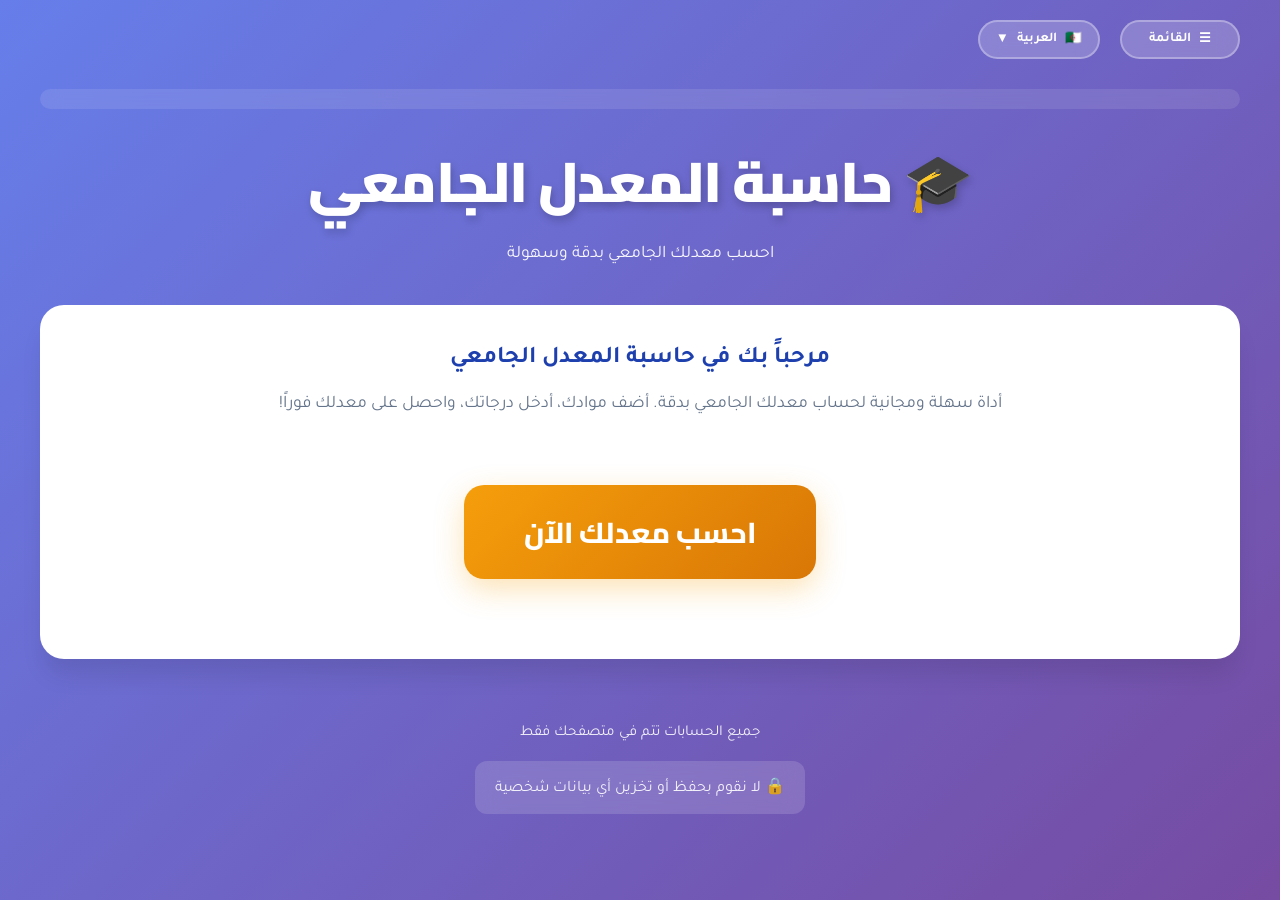
==== commit 154054d7: "Update index.html" ====
--- a/index.html
+++ b/index.html
@@ -7,6 +7,9 @@
     <link rel="preconnect" href="https://fonts.googleapis.com">
     <link rel="preconnect" href="https://fonts.gstatic.com" crossorigin>
     <link href="https://fonts.googleapis.com/css2?family=Tajawal:wght@300;400;500;700;800&family=Cairo:wght@300;400;600;700;900&display=swap" rel="stylesheet">
+    <!-- Google Ads -->
+    <script async src="https://pagead2.googlesyndication.com/pagead/js/adsbygoogle.js?client=ca-pub-7815335520625600"
+     crossorigin="anonymous"></script>
     <style>
         :root {
             --primary: #1e40af;
@@ -47,34 +50,25 @@
             margin: 0 auto;
         }
 
-        /* Header */
-        .header {
-            text-align: center;
-            margin-bottom: 40px;
-            animation: fadeInDown 0.8s ease-out;
-        }
-
-        .header h1 {
-            font-family: 'Cairo', sans-serif;
-            font-size: clamp(2rem, 5vw, 3.5rem);
-            font-weight: 900;
-            color: white;
-            text-shadow: 2px 4px 8px rgba(0,0,0,0.2);
-            margin-bottom: 10px;
-            letter-spacing: -1px;
-        }
-
-        .header p {
-            font-size: 1.1rem;
-            color: rgba(255,255,255,0.95);
-            font-weight: 400;
+        /* Top Bar - Navigation & Language */
+        .top-bar {
+            display: flex;
+            justify-content: space-between;
+            align-items: center;
+            margin-bottom: 30px;
+            flex-wrap: wrap;
+            gap: 15px;
+        }
+
+        .nav-lang-container {
+            display: flex;
+            gap: 10px;
+            flex-wrap: wrap;
         }
 
         /* Navigation */
         .navigation {
-            position: absolute;
-            top: 20px;
-            right: 20px;
+            position: relative;
             z-index: 100;
         }
 
@@ -92,6 +86,8 @@
             align-items: center;
             gap: 8px;
             transition: all 0.3s;
+            min-width: 120px;
+            justify-content: center;
         }
 
         .nav-btn:hover {
@@ -110,6 +106,7 @@
             overflow: hidden;
             display: none;
             min-width: 200px;
+            z-index: 1000;
         }
 
         .nav-dropdown.show {
@@ -138,9 +135,7 @@
 
         /* Language Switcher */
         .language-switcher {
-            position: absolute;
-            top: 20px;
-            left: 20px;
+            position: relative;
             z-index: 100;
         }
 
@@ -158,6 +153,8 @@
             align-items: center;
             gap: 8px;
             transition: all 0.3s;
+            min-width: 120px;
+            justify-content: center;
         }
 
         .lang-btn:hover {
@@ -176,6 +173,7 @@
             overflow: hidden;
             display: none;
             min-width: 150px;
+            z-index: 1000;
         }
 
         .lang-dropdown.show {
@@ -200,6 +198,29 @@
         .lang-option.active {
             background: var(--primary);
             color: white;
+        }
+
+        /* Header */
+        .header {
+            text-align: center;
+            margin-bottom: 40px;
+            animation: fadeInDown 0.8s ease-out;
+        }
+
+        .header h1 {
+            font-family: 'Cairo', sans-serif;
+            font-size: clamp(2rem, 5vw, 3.5rem);
+            font-weight: 900;
+            color: white;
+            text-shadow: 2px 4px 8px rgba(0,0,0,0.2);
+            margin-bottom: 10px;
+            letter-spacing: -1px;
+        }
+
+        .header p {
+            font-size: 1.1rem;
+            color: rgba(255,255,255,0.95);
+            font-weight: 400;
         }
 
         /* Info Pages */
@@ -645,6 +666,16 @@
             display: inline-block;
         }
 
+        /* Ads Container */
+        .ads-container {
+            text-align: center;
+            margin: 20px 0;
+            padding: 10px;
+            background: rgba(255, 255, 255, 0.1);
+            border-radius: 12px;
+            backdrop-filter: blur(10px);
+        }
+
         /* Animations */
         @keyframes fadeInDown {
             from {
@@ -705,6 +736,37 @@
                 padding: 15px;
             }
 
+            .top-bar {
+                flex-direction: column;
+                align-items: stretch;
+                gap: 10px;
+            }
+
+            .nav-lang-container {
+                flex-direction: column;
+                width: 100%;
+            }
+
+            .navigation, .language-switcher {
+                width: 100%;
+            }
+
+            .nav-btn, .lang-btn {
+                width: 100%;
+                justify-content: center;
+                min-width: auto;
+            }
+
+            .nav-dropdown {
+                width: 100%;
+                right: 0;
+            }
+
+            .lang-dropdown {
+                width: 100%;
+                left: 0;
+            }
+
             .main-card {
                 padding: 25px;
                 border-radius: 16px;
@@ -723,82 +785,99 @@
                 align-items: flex-start;
             }
 
-            .language-switcher, .navigation {
-                position: relative;
-                top: 0;
-                left: 0;
-                right: 0;
-                margin-bottom: 20px;
-                text-align: center;
-            }
-
-            .lang-btn, .nav-btn {
-                margin: 0 auto;
-                width: 200px;
-                justify-content: center;
-            }
-
-            .lang-dropdown, .nav-dropdown {
-                left: 50%;
-                right: auto;
-                transform: translateX(-50%);
-            }
-
             .info-content {
                 padding: 25px;
+            }
+
+            .start-btn {
+                padding: 16px 40px;
+                font-size: 1.5rem;
+            }
+        }
+
+        @media (min-width: 769px) and (max-width: 1024px) {
+            .top-bar {
+                flex-direction: row;
+                justify-content: space-between;
+            }
+
+            .nav-lang-container {
+                flex-direction: row;
+                gap: 15px;
+            }
+
+            .nav-btn, .lang-btn {
+                min-width: 140px;
+            }
+        }
+
+        @media (min-width: 1025px) {
+            .nav-lang-container {
+                flex-direction: row;
+                gap: 20px;
             }
         }
     </style>
 </head>
 <body>
     <div class="container">
-        <!-- Navigation -->
-        <div class="navigation">
-            <button class="nav-btn" onclick="toggleNavDropdown()">
-                <span>☰</span>
-                <span id="navMenuText">القائمة</span>
-            </button>
-            <div class="nav-dropdown" id="navDropdown">
-                <div class="nav-option" onclick="showHome()">
-                    <span>🏠</span>
-                    <span id="navHomeText">الرئيسية</span>
+        <!-- Top Bar - Navigation & Language -->
+        <div class="top-bar">
+            <div class="nav-lang-container">
+                <!-- Navigation -->
+                <div class="navigation">
+                    <button class="nav-btn" onclick="toggleNavDropdown()">
+                        <span>☰</span>
+                        <span id="navMenuText">القائمة</span>
+                    </button>
+                    <div class="nav-dropdown" id="navDropdown">
+                        <div class="nav-option" onclick="showHome()">
+                            <span>🏠</span>
+                            <span id="navHomeText">الرئيسية</span>
+                        </div>
+                        <div class="nav-option" onclick="showPrivacyPolicy()">
+                            <span>🔒</span>
+                            <span id="navPrivacyText">سياسة الخصوصية</span>
+                        </div>
+                        <div class="nav-option" onclick="showAboutUs()">
+                            <span>👥</span>
+                            <span id="navAboutText">من نحن</span>
+                        </div>
+                        <div class="nav-option" onclick="showContactUs()">
+                            <span>📧</span>
+                            <span id="navContactText">اتصل بنا</span>
+                        </div>
+                    </div>
                 </div>
-                <div class="nav-option" onclick="showPrivacyPolicy()">
-                    <span>🔒</span>
-                    <span id="navPrivacyText">سياسة الخصوصية</span>
-                </div>
-                <div class="nav-option" onclick="showAboutUs()">
-                    <span>👥</span>
-                    <span id="navAboutText">من نحن</span>
-                </div>
-                <div class="nav-option" onclick="showContactUs()">
-                    <span>📧</span>
-                    <span id="navContactText">اتصل بنا</span>
+
+                <!-- Language Switcher -->
+                <div class="language-switcher">
+                    <button class="lang-btn" onclick="toggleLanguageDropdown()">
+                        <span id="currentLangFlag">🇩🇿</span>
+                        <span id="currentLangName">العربية</span>
+                        <span>▼</span>
+                    </button>
+                    <div class="lang-dropdown" id="langDropdown">
+                        <div class="lang-option active" onclick="changeLanguage('ar')">
+                            <span>🇩🇿</span>
+                            <span>العربية</span>
+                        </div>
+                        <div class="lang-option" onclick="changeLanguage('en')">
+                            <span>🇬🇧</span>
+                            <span>English</span>
+                        </div>
+                        <div class="lang-option" onclick="changeLanguage('fr')">
+                            <span>🇲🇫</span>
+                            <span>Français</span>
+                        </div>
+                    </div>
                 </div>
             </div>
         </div>
 
-        <!-- Language Switcher -->
-        <div class="language-switcher">
-            <button class="lang-btn" onclick="toggleLanguageDropdown()">
-                <span id="currentLangFlag">🇩🇿</span>
-                <span id="currentLangName">العربية</span>
-                <span>▼</span>
-            </button>
-            <div class="lang-dropdown" id="langDropdown">
-                <div class="lang-option active" onclick="changeLanguage('ar')">
-                    <span>🇩🇿</span>
-                    <span>العربية</span>
-                </div>
-                <div class="lang-option" onclick="changeLanguage('en')">
-                    <span>🇬🇧</span>
-                    <span>English</span>
-                </div>
-                <div class="lang-option" onclick="changeLanguage('fr')">
-                    <span>🇲🇫</span>
-                    <span>Français</span>
-                </div>
-            </div>
+        <!-- Ads Container (Optional) -->
+        <div class="ads-container">
+            <!-- Ads will be displayed here by Google AdSense -->
         </div>
 
         <div class="header">
@@ -1035,7 +1114,7 @@
                     "حفظ تلقائي للبيانات على جهازك",
                     "واجهة متعددة اللغات (عربية، إنجليزية، فرنسية)",
                     "تصميم متجاوب يعمل على جميع الأجهزة",
-                    "استخدام مجاني بالكامل دون إعلانات"
+                    
                 ],
                 aboutText4: "نحن فريق من المطورين نؤمن بأهمية التعليم ونسعى لتقديم أدوات مفيدة للطلاب. هدفنا هو جعل تجربة حساب المعدلات أسهل وأكثر فعالية.",
                 aboutBackBtn: "← العودة للرئيسية",
@@ -1139,7 +1218,7 @@
                     "Automatic data saving on your device",
                     "Multi-language interface (Arabic, English, French)",
                     "Responsive design that works on all devices",
-                    "Completely free use without ads"
+                    
                 ],
                 aboutText4: "We are a team of developers who believe in the importance of education and strive to provide useful tools for students. Our goal is to make the GPA calculation experience easier and more effective.",
                 aboutBackBtn: "← Back to Home",
@@ -1243,7 +1322,7 @@
                     "Sauvegarde automatique des données sur votre appareil",
                     "Interface multilingue (Arabe, Anglais, Français)",
                     "Design responsive fonctionnant sur tous les appareils",
-                    "Utilisation complètement gratuite sans publicités"
+                    
                 ],
                 aboutText4: "Nous sommes une équipe de développeurs qui croient en l'importance de l'éducation et s'efforcent de fournir des outils utiles aux étudiants. Notre objectif est de rendre l'expérience de calcul des moyennes plus facile et plus efficace.",
                 aboutBackBtn: "← Retour à l'Accueil",
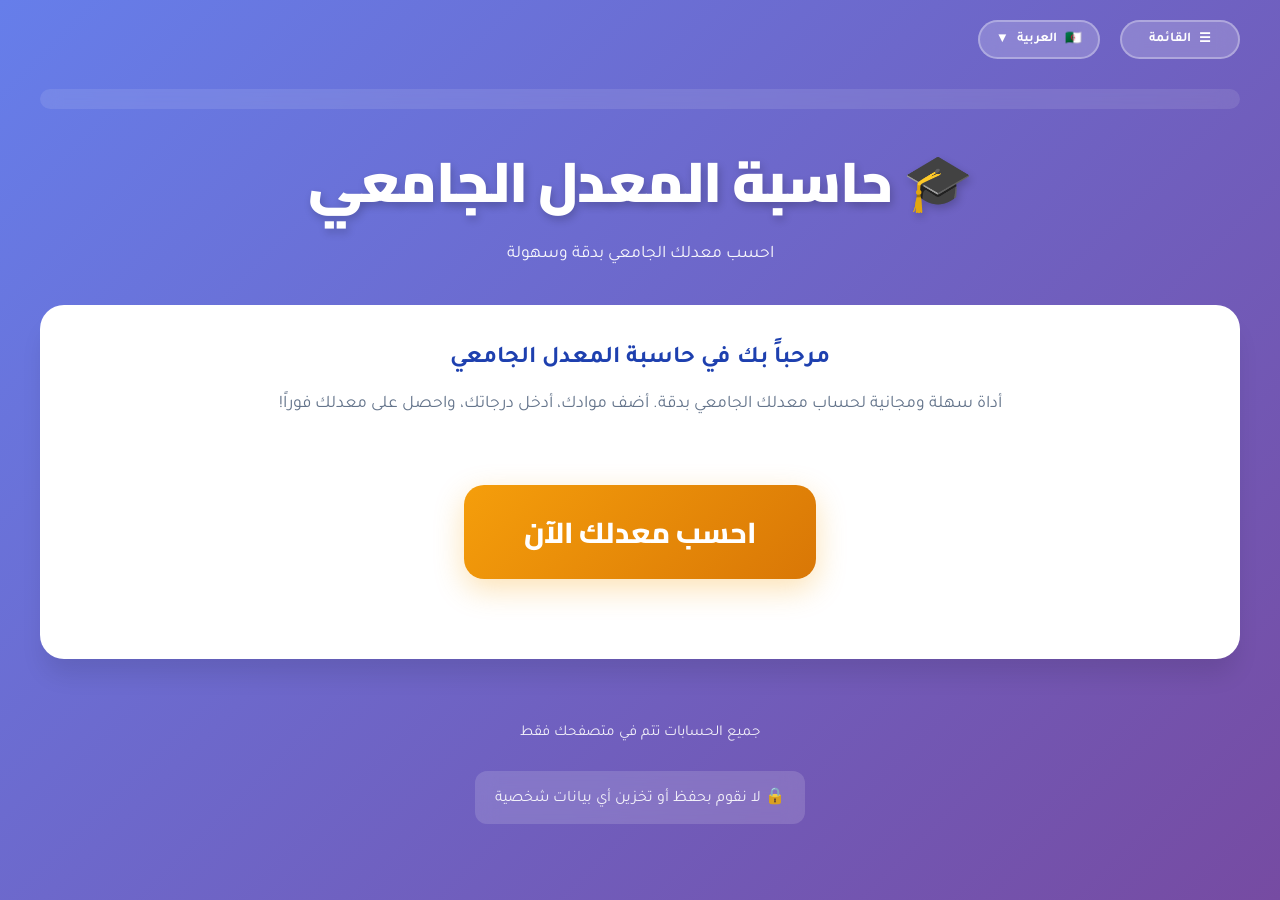
==== commit f44a2818: "Add Google Analytics and update comments in HTML" ====
--- a/index.html
+++ b/index.html
@@ -4,12 +4,20 @@
     <meta charset="UTF-8">
     <meta name="viewport" content="width=device-width, initial-scale=1.0">
     <title>حاسبة المعدل الجامعي | GPA Calculator</title>
+    <!-- Google Analytics -->
+    <script async src="https://www.googletagmanager.com/gtag/js?id=G-VDDR0VK9GE"></script>
+    <script>
+        window.dataLayer = window.dataLayer || [];
+        function gtag(){dataLayer.push(arguments);}
+        gtag('js', new Date());
+        gtag('config', 'G-VDDR0VK9GE');
+    </script>
+    <!-- Google Ads -->
+    <script async src="https://pagead2.googlesyndication.com/pagead/js/adsbygoogle.js?client=ca-pub-7815335520625600"
+     crossorigin="anonymous"></script>
     <link rel="preconnect" href="https://fonts.googleapis.com">
     <link rel="preconnect" href="https://fonts.gstatic.com" crossorigin>
     <link href="https://fonts.googleapis.com/css2?family=Tajawal:wght@300;400;500;700;800&family=Cairo:wght@300;400;600;700;900&display=swap" rel="stylesheet">
-    <!-- Google Ads -->
-    <script async src="https://pagead2.googlesyndication.com/pagead/js/adsbygoogle.js?client=ca-pub-7815335520625600"
-     crossorigin="anonymous"></script>
     <style>
         :root {
             --primary: #1e40af;
@@ -655,6 +663,7 @@
         .footer p {
             font-size: 0.95rem;
             line-height: 1.8;
+            margin-bottom: 10px;
         }
 
         .privacy-note {
@@ -875,7 +884,7 @@
             </div>
         </div>
 
-        <!-- Ads Container (Optional) -->
+        <!-- Ads Container -->
         <div class="ads-container">
             <!-- Ads will be displayed here by Google AdSense -->
         </div>
@@ -1114,7 +1123,7 @@
                     "حفظ تلقائي للبيانات على جهازك",
                     "واجهة متعددة اللغات (عربية، إنجليزية، فرنسية)",
                     "تصميم متجاوب يعمل على جميع الأجهزة",
-                    
+                    "استخدام مجاني بالكامل دون إعلانات"
                 ],
                 aboutText4: "نحن فريق من المطورين نؤمن بأهمية التعليم ونسعى لتقديم أدوات مفيدة للطلاب. هدفنا هو جعل تجربة حساب المعدلات أسهل وأكثر فعالية.",
                 aboutBackBtn: "← العودة للرئيسية",
@@ -1218,7 +1227,7 @@
                     "Automatic data saving on your device",
                     "Multi-language interface (Arabic, English, French)",
                     "Responsive design that works on all devices",
-                    
+                    "Completely free use without ads"
                 ],
                 aboutText4: "We are a team of developers who believe in the importance of education and strive to provide useful tools for students. Our goal is to make the GPA calculation experience easier and more effective.",
                 aboutBackBtn: "← Back to Home",
@@ -1322,7 +1331,7 @@
                     "Sauvegarde automatique des données sur votre appareil",
                     "Interface multilingue (Arabe, Anglais, Français)",
                     "Design responsive fonctionnant sur tous les appareils",
-                    
+                    "Utilisation complètement gratuite sans publicités"
                 ],
                 aboutText4: "Nous sommes une équipe de développeurs qui croient en l'importance de l'éducation et s'efforcent de fournir des outils utiles aux étudiants. Notre objectif est de rendre l'expérience de calcul des moyennes plus facile et plus efficace.",
                 aboutBackBtn: "← Retour à l'Accueil",
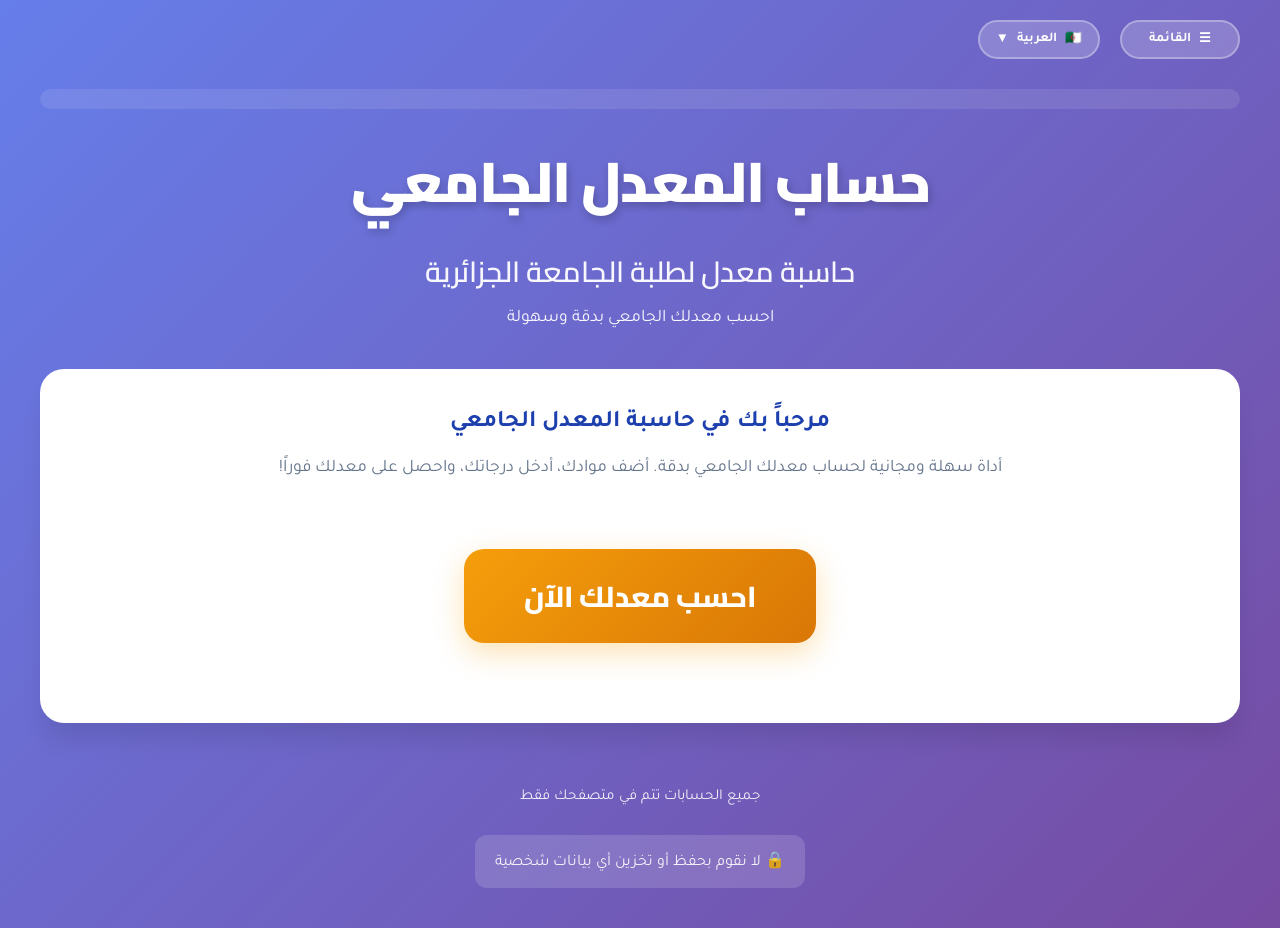
==== commit 31de510c: "Revise index.html for SEO and content updates Updated HTML structure and meta tags for improved SEO " ====
--- a/index.html
+++ b/index.html
@@ -1,23 +1,35 @@
 <!DOCTYPE html>
 <html lang="ar" dir="rtl">
 <head>
-    <meta charset="UTF-8">
-    <meta name="viewport" content="width=device-width, initial-scale=1.0">
-    <title>حاسبة المعدل الجامعي | GPA Calculator</title>
-    <!-- Google Analytics -->
-    <script async src="https://www.googletagmanager.com/gtag/js?id=G-VDDR0VK9GE"></script>
-    <script>
-        window.dataLayer = window.dataLayer || [];
-        function gtag(){dataLayer.push(arguments);}
-        gtag('js', new Date());
-        gtag('config', 'G-VDDR0VK9GE');
-    </script>
-    <!-- Google Ads -->
-    <script async src="https://pagead2.googlesyndication.com/pagead/js/adsbygoogle.js?client=ca-pub-7815335520625600"
-     crossorigin="anonymous"></script>
-    <link rel="preconnect" href="https://fonts.googleapis.com">
-    <link rel="preconnect" href="https://fonts.gstatic.com" crossorigin>
-    <link href="https://fonts.googleapis.com/css2?family=Tajawal:wght@300;400;500;700;800&family=Cairo:wght@300;400;600;700;900&display=swap" rel="stylesheet">
+  <meta charset="UTF-8">
+  <meta name="viewport" content="width=device-width, initial-scale=1.0">
+
+  <title>حساب المعدل الجامعي بدقة | حاسبة معدل لطلبة الجامعة</title>
+
+  <meta name="description"
+        content="احسب معدلك الجامعي بسهولة ودقة حسب النظام الجامعي الجزائري. حاسبة معدل مجانية بدون تسجيل لطلبة الجامعة." />
+
+  <meta name="keywords"
+        content="حساب المعدل الجامعي, حاسبة المعدل الجامعي, حساب المعدل الجامعي الجزائر" />
+
+  <meta name="robots" content="index, follow">
+
+  <link rel="canonical" href="https://webetud.netlify.app/">
+
+  <!-- Google Analytics -->
+  <script async src="https://www.googletagmanager.com/gtag/js?id=G-VDDR0VK9GE"></script>
+  <script>
+      window.dataLayer = window.dataLayer || [];
+      function gtag(){dataLayer.push(arguments);}
+      gtag('js', new Date());
+      gtag('config', 'G-VDDR0VK9GE');
+  </script>
+  <!-- Google Ads -->
+  <script async src="https://pagead2.googlesyndication.com/pagead/js/adsbygoogle.js?client=ca-pub-7815335520625600"
+   crossorigin="anonymous"></script>
+  <link rel="preconnect" href="https://fonts.googleapis.com">
+  <link rel="preconnect" href="https://fonts.gstatic.com" crossorigin>
+  <link href="https://fonts.googleapis.com/css2?family=Tajawal:wght@300;400;500;700;800&family=Cairo:wght@300;400;600;700;900&display=swap" rel="stylesheet">
     <style>
         :root {
             --primary: #1e40af;
@@ -225,6 +237,14 @@
             letter-spacing: -1px;
         }
 
+        .header h2 {
+            font-family: 'Cairo', sans-serif;
+            font-size: clamp(1.3rem, 3vw, 1.8rem);
+            font-weight: 600;
+            color: rgba(255,255,255,0.95);
+            margin-bottom: 10px;
+        }
+
         .header p {
             font-size: 1.1rem;
             color: rgba(255,255,255,0.95);
@@ -328,6 +348,28 @@
             padding: 40px;
             box-shadow: var(--shadow-xl);
             animation: fadeInUp 0.8s ease-out 0.2s both;
+        }
+
+        /* Description Section */
+        .description-section {
+            background: var(--bg-main);
+            border-radius: 16px;
+            padding: 25px;
+            margin-top: 30px;
+            border-left: 5px solid var(--primary);
+            box-shadow: var(--shadow-md);
+        }
+
+        .description-section p {
+            font-size: 1.1rem;
+            line-height: 1.8;
+            color: var(--text-primary);
+            margin-bottom: 15px;
+            text-align: justify;
+        }
+
+        .description-section p:last-child {
+            margin-bottom: 0;
         }
 
         /* Calculator Section */
@@ -801,6 +843,10 @@
             .start-btn {
                 padding: 16px 40px;
                 font-size: 1.5rem;
+            }
+
+            .description-section {
+                padding: 20px;
             }
         }
 
@@ -890,7 +936,8 @@
         </div>
 
         <div class="header">
-            <h1 id="headerTitle">🎓 حاسبة المعدل الجامعي</h1>
+            <h1>حساب المعدل الجامعي</h1>
+            <h2>حاسبة معدل لطلبة الجامعة الجزائرية</h2>
             <p id="headerSubtitle">احسب معدلك الجامعي بدقة وسهولة</p>
         </div>
 
@@ -1057,6 +1104,20 @@
                         إعادة الحساب
                     </button>
                 </div>
+
+                <!-- Description Section under Calculator -->
+                <div class="description-section">
+                    <p>
+                        يتيح لك هذا الموقع حساب المعدل الجامعي بدقة وفق نظام التقييم المعتمد
+                        في الجامعات الجزائرية، سواء كانت المواد تعتمد على الامتحان فقط
+                        أو على الامتحان مع الأعمال الموجهة TD أو التطبيقية TP.
+                    </p>
+
+                    <p>
+                        الحاسبة مجانية، سهلة الاستعمال، ولا تتطلب أي تسجيل.
+                        ما عليك إلا إدخال علاماتك لتحصل على المعدل النهائي فورًا.
+                    </p>
+                </div>
             </div>
         </div>
 
@@ -1081,8 +1142,8 @@
                 navContactText: "اتصل بنا",
                 
                 // Header
-                headerTitle: "🎓 حاسبة المعدل الجامعي",
-                headerSubtitle: "احسب معدلك الجامعي بدقة وسهولة",
+                headerTitle: "حساب المعدل الجامعي",
+                headerSubtitle: "حاسبة معدل لطلبة الجامعة الجزائرية",
                 welcomeText: "مرحباً بك في حاسبة المعدل الجامعي",
                 instructionText: "أداة سهلة ومجانية لحساب معدلك الجامعي بدقة. أضف موادك، أدخل درجاتك، واحصل على معدلك فوراً!",
                 startButton: "احسب معدلك الآن",
@@ -1174,7 +1235,11 @@
                 
                 // Footer
                 footerText: "جميع الحسابات تتم في متصفحك فقط",
-                privacyText: "لا نقوم بحفظ أو تخزين أي بيانات شخصية"
+                privacyText: "لا نقوم بحفظ أو تخزين أي بيانات شخصية",
+                
+                // Description Section
+                descriptionText1: "يتيح لك هذا الموقع حساب المعدل الجامعي بدقة وفق نظام التقييم المعتمد في الجامعات الجزائرية، سواء كانت المواد تعتمد على الامتحان فقط أو على الامتحان مع الأعمال الموجهة TD أو التطبيقية TP.",
+                descriptionText2: "الحاسبة مجانية، سهلة الاستعمال، ولا تتطلب أي تسجيل. ما عليك إلا إدخال علاماتك لتحصل على المعدل النهائي فورًا."
             },
             en: {
                 // Navigation
@@ -1185,8 +1250,8 @@
                 navContactText: "Contact Us",
                 
                 // Header
-                headerTitle: "🎓 University GPA Calculator",
-                headerSubtitle: "Calculate your GPA accurately and easily",
+                headerTitle: "University GPA Calculation",
+                headerSubtitle: "GPA Calculator for Algerian University Students",
                 welcomeText: "Welcome to University GPA Calculator",
                 instructionText: "Easy and free tool to calculate your university GPA accurately. Add your subjects, enter your grades, and get your GPA instantly!",
                 startButton: "Calculate Your GPA Now",
@@ -1278,7 +1343,11 @@
                 
                 // Footer
                 footerText: "All calculations are done in your browser only",
-                privacyText: "We do not save or store any personal data"
+                privacyText: "We do not save or store any personal data",
+                
+                // Description Section
+                descriptionText1: "This site allows you to accurately calculate your university GPA according to the evaluation system adopted in Algerian universities, whether the subjects depend on the exam only or on the exam with directed work (TD) or practical work (TP).",
+                descriptionText2: "The calculator is free, easy to use, and does not require any registration. All you have to do is enter your grades to get the final average immediately."
             },
             fr: {
                 // Navigation
@@ -1289,8 +1358,8 @@
                 navContactText: "Contactez-Nous",
                 
                 // Header
-                headerTitle: "🎓 Calculateur de Moyenne Universitaire",
-                headerSubtitle: "Calculez votre moyenne avec précision et facilité",
+                headerTitle: "Calcul de Moyenne Universitaire",
+                headerSubtitle: "Calculateur de Moyenne pour Étudiants Algériens",
                 welcomeText: "Bienvenue au Calculateur de Moyenne Universitaire",
                 instructionText: "Outil facile et gratuit pour calculer votre moyenne universitaire avec précision. Ajoutez vos matières, entrez vos notes et obtenez votre moyenne instantanément !",
                 startButton: "Calculez Votre Moyenne Maintenant",
@@ -1382,7 +1451,11 @@
                 
                 // Footer
                 footerText: "Tous les calculs sont effectués uniquement dans votre navigateur",
-                privacyText: "Nous ne sauvegardons ni ne stockons aucune donnée personnelle"
+                privacyText: "Nous ne sauvegardons ni ne stockons aucune donnée personnelle",
+                
+                // Description Section
+                descriptionText1: "Ce site vous permet de calculer avec précision votre moyenne universitaire selon le système d'évaluation adopté dans les universités algériennes, que les matières dépendent uniquement de l'examen ou de l'examen avec travaux dirigés (TD) ou travaux pratiques (TP).",
+                descriptionText2: "La calculatrice est gratuite, facile à utiliser et ne nécessite aucune inscription. Il vous suffit d'entrer vos notes pour obtenir la moyenne finale immédiatement."
             }
         };
 
@@ -1484,8 +1557,11 @@
             document.getElementById('navContactText').textContent = t.navContactText;
             
             // Update header
-            document.getElementById('headerTitle').textContent = t.headerTitle;
-            document.getElementById('headerSubtitle').textContent = t.headerSubtitle;
+            document.querySelector('.header h1').textContent = t.headerTitle;
+            document.querySelector('.header h2').textContent = t.headerSubtitle;
+            document.getElementById('headerSubtitle').textContent = currentLanguage === 'ar' ? 'احسب معدلك الجامعي بدقة وسهولة' : 
+                                                                    currentLanguage === 'en' ? 'Calculate your GPA accurately and easily' : 
+                                                                    'Calculez votre moyenne avec précision et facilité';
             document.getElementById('welcomeText').textContent = t.welcomeText;
             document.getElementById('instructionText').textContent = t.instructionText;
             document.getElementById('startButton').textContent = t.startButton;
@@ -1544,6 +1620,13 @@
             // Update footer
             document.getElementById('footerText').textContent = t.footerText;
             document.getElementById('privacyText').textContent = t.privacyText;
+            
+            // Update description section
+            const descriptionParagraphs = document.querySelectorAll('.description-section p');
+            if (descriptionParagraphs.length >= 2) {
+                descriptionParagraphs[0].textContent = t.descriptionText1;
+                descriptionParagraphs[1].textContent = t.descriptionText2;
+            }
         }
 
         function updateList(listId, items) {
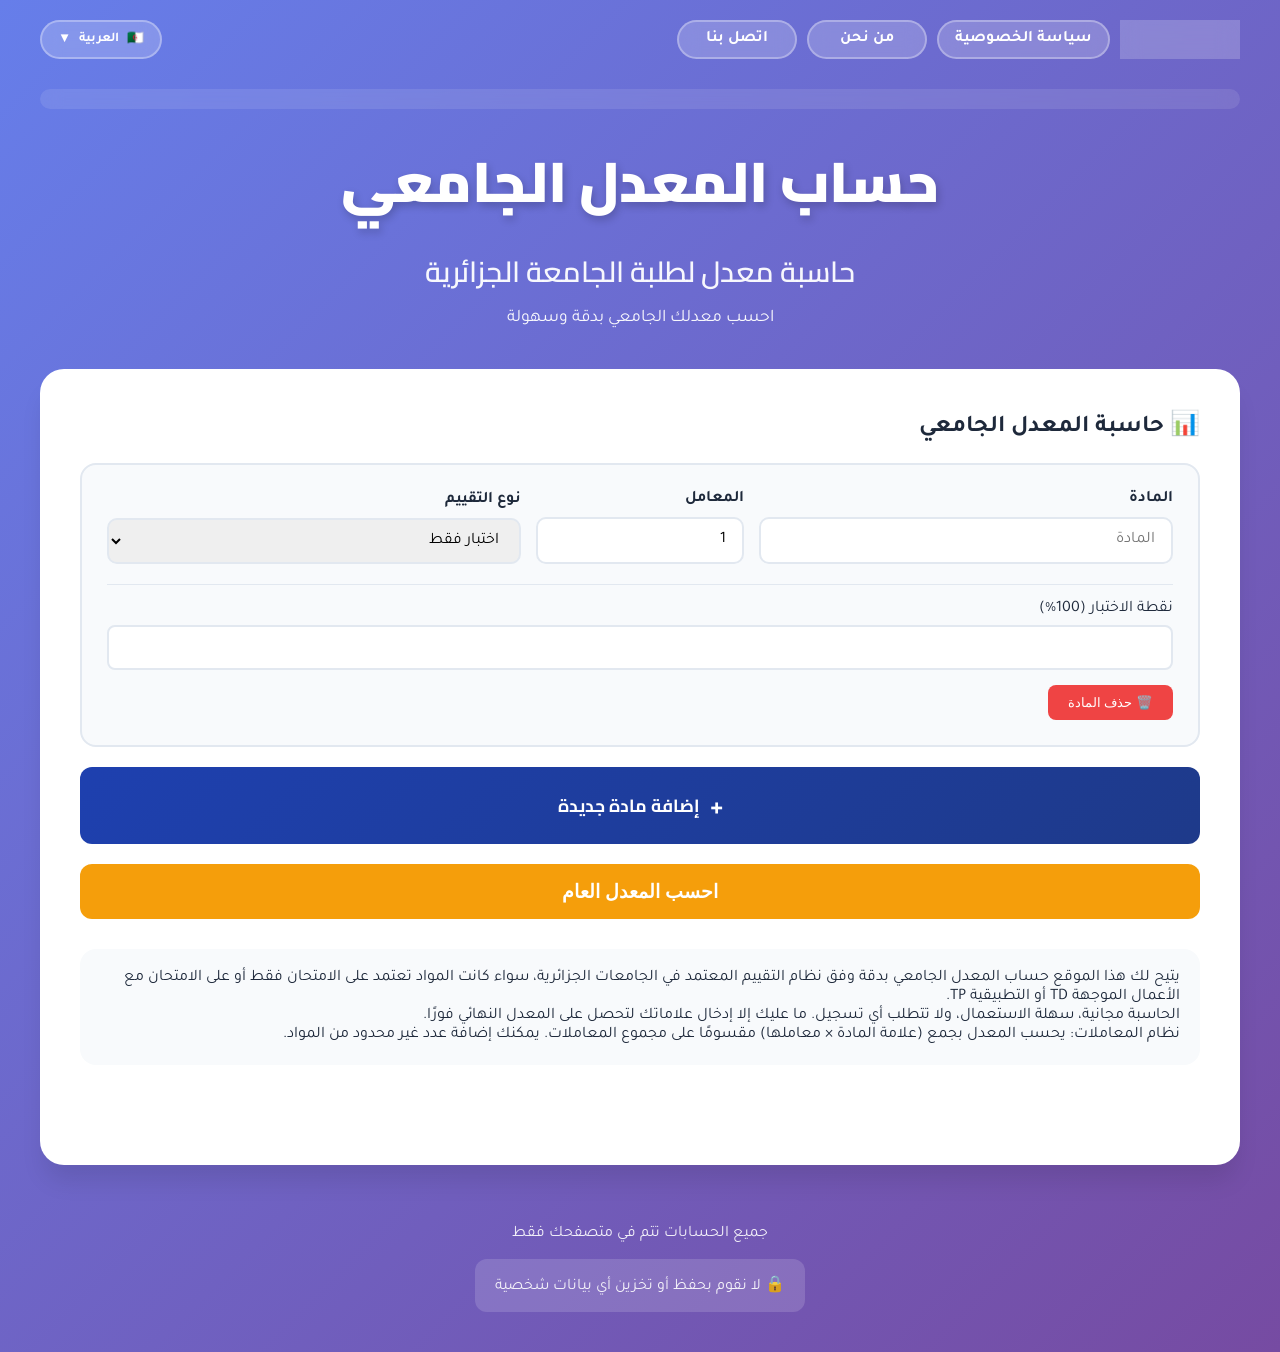
==== commit 1abbd76d: "Update fmt.Println output from 'Hello' to 'Goodbye'" ====
--- a/index.html
+++ b/index.html
@@ -1,2088 +1,93 @@
 <!DOCTYPE html>
 <html lang="ar" dir="rtl">
 <head>
-  <meta charset="UTF-8">
-  <meta name="viewport" content="width=device-width, initial-scale=1.0">
-
-  <title>حساب المعدل الجامعي بدقة | حاسبة معدل لطلبة الجامعة</title>
-
-  <meta name="description"
-        content="احسب معدلك الجامعي بسهولة ودقة حسب النظام الجامعي الجزائري. حاسبة معدل مجانية بدون تسجيل لطلبة الجامعة." />
-
-  <meta name="keywords"
-        content="حساب المعدل الجامعي, حاسبة المعدل الجامعي, حساب المعدل الجامعي الجزائر" />
-
-  <meta name="robots" content="index, follow">
-
-  <link rel="canonical" href="https://webetud.netlify.app/">
-
-  <!-- Google Analytics -->
-  <script async src="https://www.googletagmanager.com/gtag/js?id=G-VDDR0VK9GE"></script>
-  <script>
-      window.dataLayer = window.dataLayer || [];
-      function gtag(){dataLayer.push(arguments);}
-      gtag('js', new Date());
-      gtag('config', 'G-VDDR0VK9GE');
-  </script>
-  <!-- Google Ads -->
-  <script async src="https://pagead2.googlesyndication.com/pagead/js/adsbygoogle.js?client=ca-pub-7815335520625600"
-   crossorigin="anonymous"></script>
-  <link rel="preconnect" href="https://fonts.googleapis.com">
-  <link rel="preconnect" href="https://fonts.gstatic.com" crossorigin>
-  <link href="https://fonts.googleapis.com/css2?family=Tajawal:wght@300;400;500;700;800&family=Cairo:wght@300;400;600;700;900&display=swap" rel="stylesheet">
-    <style>
-        :root {
-            --primary: #1e40af;
-            --primary-dark: #1e3a8a;
-            --primary-light: #3b82f6;
-            --secondary: #0891b2;
-            --accent: #f59e0b;
-            --success: #10b981;
-            --danger: #ef4444;
-            --warning: #f59e0b;
-            --bg-main: #f8fafc;
-            --bg-card: #ffffff;
-            --text-primary: #1e293b;
-            --text-secondary: #64748b;
-            --border: #e2e8f0;
-            --shadow-sm: 0 1px 2px 0 rgb(0 0 0 / 0.05);
-            --shadow-md: 0 4px 6px -1px rgb(0 0 0 / 0.1);
-            --shadow-lg: 0 10px 15px -3px rgb(0 0 0 / 0.1);
-            --shadow-xl: 0 20px 25px -5px rgb(0 0 0 / 0.1);
-        }
-
-        * {
-            margin: 0;
-            padding: 0;
-            box-sizing: border-box;
-        }
-
-        body {
-            font-family: 'Tajawal', sans-serif;
-            background: linear-gradient(135deg, #667eea 0%, #764ba2 100%);
-            min-height: 100vh;
-            padding: 20px;
-            color: var(--text-primary);
-        }
-
-        .container {
-            max-width: 1200px;
-            margin: 0 auto;
-        }
-
-        /* Top Bar - Navigation & Language */
-        .top-bar {
-            display: flex;
-            justify-content: space-between;
-            align-items: center;
-            margin-bottom: 30px;
-            flex-wrap: wrap;
-            gap: 15px;
-        }
-
-        .nav-lang-container {
-            display: flex;
-            gap: 10px;
-            flex-wrap: wrap;
-        }
-
-        /* Navigation */
-        .navigation {
-            position: relative;
-            z-index: 100;
-        }
-
-        .nav-btn {
-            background: rgba(255, 255, 255, 0.2);
-            backdrop-filter: blur(10px);
-            border: 2px solid rgba(255, 255, 255, 0.3);
-            color: white;
-            padding: 8px 16px;
-            border-radius: 50px;
-            font-family: 'Tajawal', sans-serif;
-            font-weight: 600;
-            cursor: pointer;
-            display: flex;
-            align-items: center;
-            gap: 8px;
-            transition: all 0.3s;
-            min-width: 120px;
-            justify-content: center;
-        }
-
-        .nav-btn:hover {
-            background: rgba(255, 255, 255, 0.3);
-            transform: scale(1.05);
-        }
-
-        .nav-dropdown {
-            position: absolute;
-            top: 100%;
-            right: 0;
-            margin-top: 5px;
-            background: white;
-            border-radius: 12px;
-            box-shadow: var(--shadow-lg);
-            overflow: hidden;
-            display: none;
-            min-width: 200px;
-            z-index: 1000;
-        }
-
-        .nav-dropdown.show {
-            display: block;
-            animation: fadeInDown 0.3s ease-out;
-        }
-
-        .nav-option {
-            padding: 12px 16px;
-            display: flex;
-            align-items: center;
-            gap: 10px;
-            cursor: pointer;
-            transition: all 0.3s;
-            color: var(--text-primary);
-            border-bottom: 1px solid var(--border);
-        }
-
-        .nav-option:last-child {
-            border-bottom: none;
-        }
-
-        .nav-option:hover {
-            background: var(--bg-main);
-        }
-
-        /* Language Switcher */
-        .language-switcher {
-            position: relative;
-            z-index: 100;
-        }
-
-        .lang-btn {
-            background: rgba(255, 255, 255, 0.2);
-            backdrop-filter: blur(10px);
-            border: 2px solid rgba(255, 255, 255, 0.3);
-            color: white;
-            padding: 8px 16px;
-            border-radius: 50px;
-            font-family: 'Tajawal', sans-serif;
-            font-weight: 600;
-            cursor: pointer;
-            display: flex;
-            align-items: center;
-            gap: 8px;
-            transition: all 0.3s;
-            min-width: 120px;
-            justify-content: center;
-        }
-
-        .lang-btn:hover {
-            background: rgba(255, 255, 255, 0.3);
-            transform: scale(1.05);
-        }
-
-        .lang-dropdown {
-            position: absolute;
-            top: 100%;
-            left: 0;
-            margin-top: 5px;
-            background: white;
-            border-radius: 12px;
-            box-shadow: var(--shadow-lg);
-            overflow: hidden;
-            display: none;
-            min-width: 150px;
-            z-index: 1000;
-        }
-
-        .lang-dropdown.show {
-            display: block;
-            animation: fadeInDown 0.3s ease-out;
-        }
-
-        .lang-option {
-            padding: 12px 16px;
-            display: flex;
-            align-items: center;
-            gap: 10px;
-            cursor: pointer;
-            transition: all 0.3s;
-            color: var(--text-primary);
-        }
-
-        .lang-option:hover {
-            background: var(--bg-main);
-        }
-
-        .lang-option.active {
-            background: var(--primary);
-            color: white;
-        }
-
-        /* Header */
-        .header {
-            text-align: center;
-            margin-bottom: 40px;
-            animation: fadeInDown 0.8s ease-out;
-        }
-
-        .header h1 {
-            font-family: 'Cairo', sans-serif;
-            font-size: clamp(2rem, 5vw, 3.5rem);
-            font-weight: 900;
-            color: white;
-            text-shadow: 2px 4px 8px rgba(0,0,0,0.2);
-            margin-bottom: 10px;
-            letter-spacing: -1px;
-        }
-
-        .header h2 {
-            font-family: 'Cairo', sans-serif;
-            font-size: clamp(1.3rem, 3vw, 1.8rem);
-            font-weight: 600;
-            color: rgba(255,255,255,0.95);
-            margin-bottom: 10px;
-        }
-
-        .header p {
-            font-size: 1.1rem;
-            color: rgba(255,255,255,0.95);
-            font-weight: 400;
-        }
-
-        /* Info Pages */
-        .info-page {
-            display: none;
-            animation: fadeIn 0.5s ease-out;
-        }
-
-        .info-page.active {
-            display: block;
-        }
-
-        .info-content {
-            background: var(--bg-card);
-            border-radius: 24px;
-            padding: 40px;
-            box-shadow: var(--shadow-xl);
-            margin-bottom: 30px;
-        }
-
-        .info-title {
-            font-family: 'Cairo', sans-serif;
-            font-size: 2rem;
-            font-weight: 800;
-            color: var(--primary);
-            margin-bottom: 30px;
-            text-align: center;
-        }
-
-        .info-text {
-            font-size: 1.1rem;
-            line-height: 1.8;
-            color: var(--text-primary);
-            margin-bottom: 20px;
-        }
-
-        .info-list {
-            padding-right: 20px;
-            margin: 20px 0;
-        }
-
-        .info-list li {
-            margin-bottom: 10px;
-            line-height: 1.6;
-        }
-
-        .contact-email {
-            background: linear-gradient(135deg, var(--primary) 0%, var(--primary-dark) 100%);
-            color: white;
-            padding: 20px;
-            border-radius: 12px;
-            text-align: center;
-            margin: 30px 0;
-            font-size: 1.2rem;
-        }
-
-        .contact-email a {
-            color: var(--accent);
-            text-decoration: none;
-            font-weight: 700;
-        }
-
-        .contact-email a:hover {
-            text-decoration: underline;
-        }
-
-        /* Start Button */
-        .start-container {
-            text-align: center;
-            animation: fadeIn 1s ease-out;
-        }
-
-        .start-btn {
-            background: linear-gradient(135deg, #f59e0b 0%, #d97706 100%);
-            color: white;
-            border: none;
-            padding: 20px 60px;
-            border-radius: 20px;
-            font-family: 'Cairo', sans-serif;
-            font-size: 1.8rem;
-            font-weight: 800;
-            cursor: pointer;
-            transition: all 0.3s cubic-bezier(0.4, 0, 0.2, 1);
-            box-shadow: 0 10px 30px rgba(245, 158, 11, 0.3);
-            margin: 40px 0;
-        }
-
-        .start-btn:hover {
-            transform: translateY(-10px) scale(1.05);
-            box-shadow: 0 20px 40px rgba(245, 158, 11, 0.4);
-        }
-
-        /* Main Card */
-        .main-card {
-            background: var(--bg-card);
-            border-radius: 24px;
-            padding: 40px;
-            box-shadow: var(--shadow-xl);
-            animation: fadeInUp 0.8s ease-out 0.2s both;
-        }
-
-        /* Description Section */
-        .description-section {
-            background: var(--bg-main);
-            border-radius: 16px;
-            padding: 25px;
-            margin-top: 30px;
-            border-left: 5px solid var(--primary);
-            box-shadow: var(--shadow-md);
-        }
-
-        .description-section p {
-            font-size: 1.1rem;
-            line-height: 1.8;
-            color: var(--text-primary);
-            margin-bottom: 15px;
-            text-align: justify;
-        }
-
-        .description-section p:last-child {
-            margin-bottom: 0;
-        }
-
-        /* Calculator Section */
-        .calculator-section {
-            display: none;
-            animation: fadeIn 0.5s ease-out;
-        }
-
-        .calculator-section.active {
-            display: block;
-        }
-
-        .section-header {
-            display: flex;
-            justify-content: space-between;
-            align-items: center;
-            margin-bottom: 30px;
-            flex-wrap: wrap;
-            gap: 15px;
-        }
-
-        .section-title {
-            font-family: 'Cairo', sans-serif;
-            font-size: 2rem;
-            font-weight: 800;
-            color: var(--primary);
-            display: flex;
-            align-items: center;
-            gap: 12px;
-        }
-
-        .back-btn {
-            background: var(--text-secondary);
-            color: white;
-            border: none;
-            padding: 12px 24px;
-            border-radius: 12px;
-            font-family: 'Tajawal', sans-serif;
-            font-size: 1rem;
-            font-weight: 600;
-            cursor: pointer;
-            transition: all 0.3s;
-            display: flex;
-            align-items: center;
-            gap: 8px;
-        }
-
-        .back-btn:hover {
-            background: var(--text-primary);
-            transform: translateX(5px);
-        }
-
-        /* Subjects List */
-        .subjects-container {
-            margin-bottom: 30px;
-        }
-
-        .subject-card {
-            background: var(--bg-main);
-            border: 2px solid var(--border);
-            border-radius: 16px;
-            padding: 25px;
-            margin-bottom: 20px;
-            transition: all 0.3s;
-            animation: slideInRight 0.4s ease-out backwards;
-        }
-
-        .subject-card:hover {
-            border-color: var(--primary-light);
-            box-shadow: var(--shadow-md);
-        }
-
-        .subject-header {
-            display: grid;
-            grid-template-columns: 2fr 1fr 2fr;
-            gap: 15px;
-            margin-bottom: 20px;
-            align-items: end;
-        }
-
-        .form-group {
-            display: flex;
-            flex-direction: column;
-            gap: 8px;
-        }
-
-        .form-group label {
-            font-weight: 600;
-            color: var(--text-primary);
-            font-size: 0.95rem;
-        }
-
-        .form-group input,
-        .form-group select {
-            padding: 12px 16px;
-            border: 2px solid var(--border);
-            border-radius: 10px;
-            font-family: 'Tajawal', sans-serif;
-            font-size: 1rem;
-            transition: all 0.3s;
-            background: white;
-        }
-
-        .form-group input:focus,
-        .form-group select:focus {
-            outline: none;
-            border-color: var(--primary);
-            box-shadow: 0 0 0 3px rgba(30, 64, 175, 0.1);
-        }
-
-        .grades-grid {
-            display: grid;
-            grid-template-columns: repeat(auto-fit, minmax(150px, 1fr));
-            gap: 15px;
-            margin-top: 15px;
-            padding-top: 15px;
-            border-top: 1px solid var(--border);
-        }
-
-        .grade-input {
-            display: flex;
-            flex-direction: column;
-            gap: 6px;
-        }
-
-        .grade-input label {
-            font-size: 0.9rem;
-            font-weight: 600;
-            color: var(--text-secondary);
-        }
-
-        .grade-input input {
-            padding: 10px 14px;
-            border: 2px solid var(--border);
-            border-radius: 8px;
-            font-size: 1.1rem;
-            font-weight: 600;
-            text-align: center;
-            transition: all 0.3s;
-        }
-
-        .grade-input input:focus {
-            border-color: var(--secondary);
-            box-shadow: 0 0 0 3px rgba(8, 145, 178, 0.1);
-        }
-
-        .subject-result {
-            margin-top: 15px;
-            padding: 15px;
-            background: linear-gradient(135deg, #10b981 0%, #059669 100%);
-            border-radius: 10px;
-            text-align: center;
-            color: white;
-            font-size: 1.1rem;
-            font-weight: 700;
-            display: none;
-        }
-
-        .subject-result.show {
-            display: block;
-            animation: scaleIn 0.4s cubic-bezier(0.34, 1.56, 0.64, 1);
-        }
-
-        .delete-btn {
-            background: var(--danger);
-            color: white;
-            border: none;
-            padding: 10px 20px;
-            border-radius: 8px;
-            cursor: pointer;
-            font-family: 'Tajawal', sans-serif;
-            font-weight: 600;
-            transition: all 0.3s;
-            margin-top: 15px;
-        }
-
-        .delete-btn:hover {
-            background: #dc2626;
-            transform: scale(1.05);
-        }
-
-        /* Add Subject Button */
-        .add-subject-btn {
-            background: linear-gradient(135deg, var(--primary) 0%, var(--primary-dark) 100%);
-            color: white;
-            border: none;
-            padding: 16px 32px;
-            border-radius: 12px;
-            font-family: 'Cairo', sans-serif;
-            font-size: 1.1rem;
-            font-weight: 700;
-            cursor: pointer;
-            width: 100%;
-            transition: all 0.3s;
-            display: flex;
-            align-items: center;
-            justify-content: center;
-            gap: 10px;
-        }
-
-        .add-subject-btn:hover {
-            transform: translateY(-2px);
-            box-shadow: var(--shadow-lg);
-        }
-
-        /* Results Section */
-        .results-section {
-            background: linear-gradient(135deg, #6366f1 0%, #4f46e5 100%);
-            border-radius: 16px;
-            padding: 30px;
-            margin-top: 30px;
-            color: white;
-            display: none;
-        }
-
-        .results-section.show {
-            display: block;
-            animation: fadeInUp 0.5s ease-out;
-        }
-
-        .final-gpa {
-            text-align: center;
-            margin-bottom: 20px;
-        }
-
-        .final-gpa h2 {
-            font-family: 'Cairo', sans-serif;
-            font-size: 1.5rem;
-            font-weight: 700;
-            margin-bottom: 10px;
-            opacity: 0.95;
-        }
-
-        .gpa-value {
-            font-size: 4rem;
-            font-weight: 900;
-            font-family: 'Cairo', sans-serif;
-            text-shadow: 2px 4px 8px rgba(0,0,0,0.2);
-            display: block;
-            margin: 10px 0;
-            transition: color 0.3s;
-        }
-
-        .gpa-value.pass {
-            color: #10b981;
-        }
-
-        .gpa-value.fail {
-            color: #ef4444;
-        }
-
-        .gpa-scale {
-            font-size: 1rem;
-            opacity: 0.9;
-        }
-
-        .subjects-summary {
-            display: grid;
-            grid-template-columns: repeat(auto-fit, minmax(200px, 1fr));
-            gap: 15px;
-            margin-top: 20px;
-        }
-
-        .summary-item {
-            background: rgba(255,255,255,0.15);
-            backdrop-filter: blur(10px);
-            padding: 15px;
-            border-radius: 10px;
-            text-align: center;
-        }
-
-        .summary-item strong {
-            display: block;
-            font-size: 0.9rem;
-            opacity: 0.9;
-            margin-bottom: 5px;
-        }
-
-        .summary-item span {
-            font-size: 1.5rem;
-            font-weight: 700;
-        }
-
-        .calculate-btn {
-            background: var(--accent);
-            color: white;
-            border: none;
-            padding: 16px 40px;
-            border-radius: 12px;
-            font-family: 'Cairo', sans-serif;
-            font-size: 1.2rem;
-            font-weight: 700;
-            cursor: pointer;
-            width: 100%;
-            margin-top: 20px;
-            transition: all 0.3s;
-            box-shadow: var(--shadow-md);
-        }
-
-        .calculate-btn:hover {
-            background: #d97706;
-            transform: translateY(-2px);
-            box-shadow: var(--shadow-lg);
-        }
-
-        .reset-btn {
-            background: transparent;
-            color: white;
-            border: 2px solid white;
-            padding: 12px 30px;
-            border-radius: 10px;
-            font-family: 'Tajawal', sans-serif;
-            font-weight: 600;
-            cursor: pointer;
-            margin-top: 15px;
-            transition: all 0.3s;
-        }
-
-        .reset-btn:hover {
-            background: white;
-            color: var(--primary);
-        }
-
-        /* Footer */
-        .footer {
-            text-align: center;
-            margin-top: 40px;
-            padding: 20px;
-            color: rgba(255,255,255,0.9);
-            animation: fadeIn 1s ease-out 0.5s both;
-        }
-
-        .footer p {
-            font-size: 0.95rem;
-            line-height: 1.8;
-            margin-bottom: 10px;
-        }
-
-        .privacy-note {
-            background: rgba(255,255,255,0.15);
-            backdrop-filter: blur(10px);
-            border-radius: 12px;
-            padding: 15px 20px;
-            margin-top: 15px;
-            display: inline-block;
-        }
-
-        /* Ads Container */
-        .ads-container {
-            text-align: center;
-            margin: 20px 0;
-            padding: 10px;
-            background: rgba(255, 255, 255, 0.1);
-            border-radius: 12px;
-            backdrop-filter: blur(10px);
-        }
-
-        /* Animations */
-        @keyframes fadeInDown {
-            from {
-                opacity: 0;
-                transform: translateY(-30px);
-            }
-            to {
-                opacity: 1;
-                transform: translateY(0);
-            }
-        }
-
-        @keyframes fadeInUp {
-            from {
-                opacity: 0;
-                transform: translateY(30px);
-            }
-            to {
-                opacity: 1;
-                transform: translateY(0);
-            }
-        }
-
-        @keyframes fadeIn {
-            from {
-                opacity: 0;
-            }
-            to {
-                opacity: 1;
-            }
-        }
-
-        @keyframes slideInRight {
-            from {
-                opacity: 0;
-                transform: translateX(-20px);
-            }
-            to {
-                opacity: 1;
-                transform: translateX(0);
-            }
-        }
-
-        @keyframes scaleIn {
-            from {
-                opacity: 0;
-                transform: scale(0.9);
-            }
-            to {
-                opacity: 1;
-                transform: scale(1);
-            }
-        }
-
-        /* Responsive */
-        @media (max-width: 768px) {
-            body {
-                padding: 15px;
-            }
-
-            .top-bar {
-                flex-direction: column;
-                align-items: stretch;
-                gap: 10px;
-            }
-
-            .nav-lang-container {
-                flex-direction: column;
-                width: 100%;
-            }
-
-            .navigation, .language-switcher {
-                width: 100%;
-            }
-
-            .nav-btn, .lang-btn {
-                width: 100%;
-                justify-content: center;
-                min-width: auto;
-            }
-
-            .nav-dropdown {
-                width: 100%;
-                right: 0;
-            }
-
-            .lang-dropdown {
-                width: 100%;
-                left: 0;
-            }
-
-            .main-card {
-                padding: 25px;
-                border-radius: 16px;
-            }
-
-            .subject-header {
-                grid-template-columns: 1fr;
-            }
-
-            .gpa-value {
-                font-size: 3rem;
-            }
-
-            .section-header {
-                flex-direction: column;
-                align-items: flex-start;
-            }
-
-            .info-content {
-                padding: 25px;
-            }
-
-            .start-btn {
-                padding: 16px 40px;
-                font-size: 1.5rem;
-            }
-
-            .description-section {
-                padding: 20px;
-            }
-        }
-
-        @media (min-width: 769px) and (max-width: 1024px) {
-            .top-bar {
-                flex-direction: row;
-                justify-content: space-between;
-            }
-
-            .nav-lang-container {
-                flex-direction: row;
-                gap: 15px;
-            }
-
-            .nav-btn, .lang-btn {
-                min-width: 140px;
-            }
-        }
-
-        @media (min-width: 1025px) {
-            .nav-lang-container {
-                flex-direction: row;
-                gap: 20px;
-            }
-        }
-    </style>
+    <meta charset="UTF-8">
+    <meta name="viewport" content="width=device-width, initial-scale=1.0">
+    <title>حاسبة المعدل الجامعي | الرئيسية</title>
+    <meta name="description" content="احسب معدلك الجامعي بسهولة ودقة حسب النظام الجامعي الجزائري.">
+    <link rel="preconnect" href="https://fonts.googleapis.com">
+    <link rel="preconnect" href="https://fonts.gstatic.com" crossorigin>
+    <link href="https://fonts.googleapis.com/css2?family=Tajawal:wght@300;400;500;700;800&family=Cairo:wght@300;400;600;700;900&display=swap" rel="stylesheet">
+    <link rel="stylesheet" href="style.css">
+    <!-- Google AdSense -->
+    <script async src="https://pagead2.googlesyndication.com/pagead/js/adsbygoogle.js?client=ca-pub-7815335520625600" crossorigin="anonymous"></script>
+    <!-- Google Analytics -->
+    <script async src="https://www.googletagmanager.com/gtag/js?id=G-VDDR0VK9GE"></script>
+    <script>window.dataLayer = window.dataLayer || []; function gtag(){dataLayer.push(arguments);} gtag('js', new Date()); gtag('config', 'G-VDDR0VK9GE');</script>
 </head>
 <body>
-    <div class="container">
-        <!-- Top Bar - Navigation & Language -->
-        <div class="top-bar">
-            <div class="nav-lang-container">
-                <!-- Navigation -->
-                <div class="navigation">
-                    <button class="nav-btn" onclick="toggleNavDropdown()">
-                        <span>☰</span>
-                        <span id="navMenuText">القائمة</span>
-                    </button>
-                    <div class="nav-dropdown" id="navDropdown">
-                        <div class="nav-option" onclick="showHome()">
-                            <span>🏠</span>
-                            <span id="navHomeText">الرئيسية</span>
-                        </div>
-                        <div class="nav-option" onclick="showPrivacyPolicy()">
-                            <span>🔒</span>
-                            <span id="navPrivacyText">سياسة الخصوصية</span>
-                        </div>
-                        <div class="nav-option" onclick="showAboutUs()">
-                            <span>👥</span>
-                            <span id="navAboutText">من نحن</span>
-                        </div>
-                        <div class="nav-option" onclick="showContactUs()">
-                            <span>📧</span>
-                            <span id="navContactText">اتصل بنا</span>
-                        </div>
-                    </div>
-                </div>
-
-                <!-- Language Switcher -->
-                <div class="language-switcher">
-                    <button class="lang-btn" onclick="toggleLanguageDropdown()">
-                        <span id="currentLangFlag">🇩🇿</span>
-                        <span id="currentLangName">العربية</span>
-                        <span>▼</span>
-                    </button>
-                    <div class="lang-dropdown" id="langDropdown">
-                        <div class="lang-option active" onclick="changeLanguage('ar')">
-                            <span>🇩🇿</span>
-                            <span>العربية</span>
-                        </div>
-                        <div class="lang-option" onclick="changeLanguage('en')">
-                            <span>🇬🇧</span>
-                            <span>English</span>
-                        </div>
-                        <div class="lang-option" onclick="changeLanguage('fr')">
-                            <span>🇲🇫</span>
-                            <span>Français</span>
-                        </div>
-                    </div>
-                </div>
-            </div>
+<div class="container">
+    <!-- Top Bar -->
+    <div class="top-bar">
+        <div class="nav-lang-container">
+            <a href="index.html" class="nav-btn" data-i18n="navHome">🏠 الرئيسية</a>
+            <a href="privacy.html" class="nav-btn" data-i18n="navPrivacy">🔒 سياسة الخصوصية</a>
+            <a href="about.html" class="nav-btn" data-i18n="navAbout">👥 من نحن</a>
+            <a href="contact.html" class="nav-btn" data-i18n="navContact">📧 اتصل بنا</a>
         </div>
-
-        <!-- Ads Container -->
-        <div class="ads-container">
-            <!-- Ads will be displayed here by Google AdSense -->
-        </div>
-
-        <div class="header">
-            <h1>حساب المعدل الجامعي</h1>
-            <h2>حاسبة معدل لطلبة الجامعة الجزائرية</h2>
-            <p id="headerSubtitle">احسب معدلك الجامعي بدقة وسهولة</p>
-        </div>
-
-        <div class="main-card">
-            <!-- Home Section -->
-            <div id="homeSection" class="info-page active">
-                <div class="start-container">
-                    <h2 id="welcomeText" style="color: var(--primary); margin-bottom: 20px;">مرحباً بك في حاسبة المعدل الجامعي</h2>
-                    <p id="instructionText" style="color: var(--text-secondary); margin-bottom: 30px; font-size: 1.1rem;">
-                        أداة سهلة ومجانية لحساب معدلك الجامعي بدقة. أضف موادك، أدخل درجاتك، واحصل على معدلك فوراً!
-                    </p>
-                    <button class="start-btn" onclick="startCalculator()" id="startButton">
-                        احسب معدلك الآن
-                    </button>
-                </div>
-            </div>
-
-            <!-- Privacy Policy Page -->
-            <div id="privacyPolicyPage" class="info-page">
-                <div class="info-content">
-                    <h2 class="info-title" id="privacyTitle">سياسة الخصوصية</h2>
-                    <p class="info-text" id="privacyText1">
-                        نحن في حاسبة المعدل الجامعي نحرص على خصوصيتك ونلتزم بحماية بياناتك الشخصية. توضح سياسة الخصوصية هذه كيفية جمع واستخدام وحماية معلوماتك.
-                    </p>
-                    <p class="info-text" id="privacyText2">
-                        <strong>معلومات لا نجمعها:</strong>
-                    </p>
-                    <ul class="info-list" id="privacyList1">
-                        <li>لا نطلب أو نخزن أي معلومات شخصية (الاسم، البريد الإلكتروني، رقم الهاتف)</li>
-                        <li>لا نستخدم ملفات تعريف الارتباط (Cookies) للتتبع</li>
-                        <li>لا نشارك بياناتك مع أي أطراف ثالثة</li>
-                    </ul>
-                    <p class="info-text" id="privacyText3">
-                        <strong>معلومات نحتفظ بها محلياً:</strong>
-                    </p>
-                    <ul class="info-list" id="privacyList2">
-                        <li>بيانات المواد والدرجات التي تدخلها (يتم حفظها في متصفحك فقط)</li>
-                        <li>تفضيلات اللغة (يتم حفظها في متصفحك فقط)</li>
-                        <li>جميع البيانات محفوظة على جهازك ولا تصل إلينا أبداً</li>
-                    </ul>
-                    <p class="info-text" id="privacyText4">
-                        <strong>التزامنا بحماية خصوصيتك:</strong><br>
-                        التطبيق يعمل بالكامل على جهازك دون الحاجة إلى إرسال أي بيانات إلى خوادم خارجية. يمكنك استخدام التطبيق بثقة تامة بأن خصوصيتك محمية.
-                    </p>
-                    <p class="info-text" id="privacyText5">
-                        إذا كان لديك أي استفسارات حول سياسة الخصوصية، يمكنك التواصل معنا عبر البريد الإلكتروني.
-                    </p>
-                    <button class="back-btn" onclick="showHome()" id="privacyBackBtn">
-                        ← العودة للرئيسية
-                    </button>
-                </div>
-            </div>
-
-            <!-- About Us Page -->
-            <div id="aboutUsPage" class="info-page">
-                <div class="info-content">
-                    <h2 class="info-title" id="aboutTitle">من نحن</h2>
-                    <p class="info-text" id="aboutText1">
-                        مرحباً بكم في <strong>حاسبة المعدل الجامعي</strong>، أداة مجانية صممناها خصيصاً لطلاب الجامعات لتسهيل عملية حساب المعدلات الفصلية والسنوية.
-                    </p>
-                    <p class="info-text" id="aboutText2">
-                        <strong>رسالتنا:</strong>
-                    </p>
-                    <ul class="info-list" id="aboutList1">
-                        <li>توفير أداة سهلة ومجانية لحساب المعدلات</li>
-                        <li>مساعدة الطلاب على تتبع أدائهم الأكاديمي</li>
-                        <li>تقديم واجهة بسيطة وسهلة الاستخدام</li>
-                        <li>ضمان دقة الحسابات وسرعتها</li>
-                    </ul>
-                    <p class="info-text" id="aboutText3">
-                        <strong>مميزات التطبيق:</strong>
-                    </p>
-                    <ul class="info-list" id="aboutList2">
-                        <li>حساب دقيق للمعدلات بناءً على نظام المعاملات</li>
-                        <li>دعم أنواع مختلفة من التقييم (اختبار، TD، TP)</li>
-                        <li>حفظ تلقائي للبيانات على جهازك</li>
-                        <li>واجهة متعددة اللغات (عربية، إنجليزية، فرنسية)</li>
-                        <li>تصميم متجاوب يعمل على جميع الأجهزة</li>
-                        <li>استخدام مجاني بالكامل دون إعلانات</li>
-                    </ul>
-                    <p class="info-text" id="aboutText4">
-                        نحن فريق من المطورين نؤمن بأهمية التعليم ونسعى لتقديم أدوات مفيدة للطلاب. هدفنا هو جعل تجربة حساب المعدلات أسهل وأكثر فعالية.
-                    </p>
-                    <button class="back-btn" onclick="showHome()" id="aboutBackBtn">
-                        ← العودة للرئيسية
-                    </button>
-                </div>
-            </div>
-
-            <!-- Contact Us Page -->
-            <div id="contactUsPage" class="info-page">
-                <div class="info-content">
-                    <h2 class="info-title" id="contactTitle">اتصل بنا</h2>
-                    <p class="info-text" id="contactText1">
-                        نحن هنا لمساعدتك! إذا كان لديك أي استفسارات، اقتراحات، أو مشاكل في استخدام التطبيق، لا تتردد في التواصل معنا.
-                    </p>
-                    <div class="contact-email">
-                        <p id="contactText2">البريد الإلكتروني:</p>
-                        <p>
-                            <a href="mailto:webetud1@gmail.com" id="contactEmail">webetud1@gmail.com</a>
-                        </p>
-                    </div>
-                    <p class="info-text" id="contactText3">
-                        <strong>نوع الاستفسارات التي يمكننا مساعدتك بها:</strong>
-                    </p>
-                    <ul class="info-list" id="contactList1">
-                        <li>مشاكل تقنية في استخدام التطبيق</li>
-                        <li>اقتراحات لتطوير التطبيق وتحسينه</li>
-                        <li>أسئلة حول كيفية استخدام الحاسبة</li>
-                        <li>استفسارات حول سياسة الخصوصية</li>
-                        <li>تعاون أو شراكات</li>
-                    </ul>
-                    <p class="info-text" id="contactText4">
-                        نحن نحرص على الرد على جميع رسائلكم في أقرب وقت ممكن. نشكركم على استخدام تطبيق حاسبة المعدل الجامعي ونأمل أن يكون مفيداً لكم في مسيرتكم الأكاديمية.
-                    </p>
-                    <button class="back-btn" onclick="showHome()" id="contactBackBtn">
-                        ← العودة للرئيسية
-                    </button>
-                </div>
-            </div>
-
-            <!-- Calculator Section -->
-            <div id="calculatorSection" class="calculator-section">
-                <div class="section-header">
-                    <h2 class="section-title" id="calculatorTitle">
-                        <span>📊</span>
-                        <span id="specialtyName">حاسبة المعدل الجامعي</span>
-                    </h2>
-                    <button class="back-btn" onclick="showHome()" id="backButton">
-                        ← العودة للرئيسية
-                    </button>
-                </div>
-
-                <div id="subjectsContainer" class="subjects-container">
-                    <!-- Subjects will be added here dynamically -->
-                </div>
-
-                <button class="add-subject-btn" onclick="addSubject()" id="addSubjectButton">
-                    <span style="font-size: 1.5rem;">+</span>
-                    <span>إضافة مادة جديدة</span>
-                </button>
-
-                <button class="calculate-btn" onclick="calculateGPA()" id="calculateButton">
-                    احسب المعدل العام
-                </button>
-
-                <div id="resultsSection" class="results-section">
-                    <div class="final-gpa">
-                        <h2 id="finalGPATitle">المعدل العام الخاص بك</h2>
-                        <span class="gpa-value" id="gpaValue">0.00</span>
-                        <span class="gpa-scale" id="gpaScale">من 20</span>
-                    </div>
-                    <div class="subjects-summary">
-                        <div class="summary-item">
-                            <strong id="totalSubjectsLabel">عدد المواد</strong>
-                            <span id="totalSubjects">0</span>
-                        </div>
-                        <div class="summary-item">
-                            <strong id="totalCoeffLabel">مجموع المعاملات</strong>
-                            <span id="totalCoefficients">0</span>
-                        </div>
-                    </div>
-                    <button class="reset-btn" onclick="resetCalculator()" id="resetButton">
-                        إعادة الحساب
-                    </button>
-                </div>
-
-                <!-- Description Section under Calculator -->
-                <div class="description-section">
-                    <p>
-                        يتيح لك هذا الموقع حساب المعدل الجامعي بدقة وفق نظام التقييم المعتمد
-                        في الجامعات الجزائرية، سواء كانت المواد تعتمد على الامتحان فقط
-                        أو على الامتحان مع الأعمال الموجهة TD أو التطبيقية TP.
-                    </p>
-
-                    <p>
-                        الحاسبة مجانية، سهلة الاستعمال، ولا تتطلب أي تسجيل.
-                        ما عليك إلا إدخال علاماتك لتحصل على المعدل النهائي فورًا.
-                    </p>
-                </div>
-            </div>
-        </div>
-
-        <div class="footer">
-            <p id="footerText">جميع الحسابات تتم في متصفحك فقط</p>
-            <div class="privacy-note">
-                <span>🔒</span>
-                <span id="privacyText">لا نقوم بحفظ أو تخزين أي بيانات شخصية</span>
+        <div class="language-switcher">
+            <button class="lang-btn"><span id="currentLangFlag">🇩🇿</span> <span id="currentLangName">العربية</span> ▼</button>
+            <div class="lang-dropdown" id="langDropdown">
+                <div class="lang-option active" data-lang="ar">🇩🇿 العربية</div>
+                <div class="lang-option" data-lang="en">🇬🇧 English</div>
+                <div class="lang-option" data-lang="fr">🇲🇫 Français</div>
             </div>
         </div>
     </div>
 
-    <script>
-        // Language Data
-        const translations = {
-            ar: {
-                // Navigation
-                navMenuText: "القائمة",
-                navHomeText: "الرئيسية",
-                navPrivacyText: "سياسة الخصوصية",
-                navAboutText: "من نحن",
-                navContactText: "اتصل بنا",
-                
-                // Header
-                headerTitle: "حساب المعدل الجامعي",
-                headerSubtitle: "حاسبة معدل لطلبة الجامعة الجزائرية",
-                welcomeText: "مرحباً بك في حاسبة المعدل الجامعي",
-                instructionText: "أداة سهلة ومجانية لحساب معدلك الجامعي بدقة. أضف موادك، أدخل درجاتك، واحصل على معدلك فوراً!",
-                startButton: "احسب معدلك الآن",
-                
-                // Privacy Policy
-                privacyTitle: "سياسة الخصوصية",
-                privacyText1: "نحن في حاسبة المعدل الجامعي نحرص على خصوصيتك ونلتزم بحماية بياناتك الشخصية. توضح سياسة الخصوصية هذه كيفية جمع واستخدام وحماية معلوماتك.",
-                privacyText2: "معلومات لا نجمعها:",
-                privacyList1: [
-                    "لا نطلب أو نخزن أي معلومات شخصية (الاسم، البريد الإلكتروني، رقم الهاتف)",
-                    "لا نستخدم ملفات تعريف الارتباط (Cookies) للتتبع",
-                    "لا نشارك بياناتك مع أي أطراف ثالثة"
-                ],
-                privacyText3: "معلومات نحتفظ بها محلياً:",
-                privacyList2: [
-                    "بيانات المواد والدرجات التي تدخلها (يتم حفظها في متصفحك فقط)",
-                    "تفضيلات اللغة (يتم حفظها في متصفحك فقط)",
-                    "جميع البيانات محفوظة على جهازك ولا تصل إلينا أبداً"
-                ],
-                privacyText4: "التزامنا بحماية خصوصيتك: التطبيق يعمل بالكامل على جهازك دون الحاجة إلى إرسال أي بيانات إلى خوادم خارجية. يمكنك استخدام التطبيق بثقة تامة بأن خصوصيتك محمية.",
-                privacyText5: "إذا كان لديك أي استفسارات حول سياسة الخصوصية، يمكنك التواصل معنا عبر البريد الإلكتروني.",
-                privacyBackBtn: "← العودة للرئيسية",
-                
-                // About Us
-                aboutTitle: "من نحن",
-                aboutText1: "مرحباً بكم في حاسبة المعدل الجامعي، أداة مجانية صممناها خصيصاً لطلاب الجامعات لتسهيل عملية حساب المعدلات الفصلية والسنوية.",
-                aboutText2: "رسالتنا:",
-                aboutList1: [
-                    "توفير أداة سهلة ومجانية لحساب المعدلات",
-                    "مساعدة الطلاب على تتبع أدائهم الأكاديمي",
-                    "تقديم واجهة بسيطة وسهلة الاستخدام",
-                    "ضمان دقة الحسابات وسرعتها"
-                ],
-                aboutText3: "مميزات التطبيق:",
-                aboutList2: [
-                    "حساب دقيق للمعدلات بناءً على نظام المعاملات",
-                    "دعم أنواع مختلفة من التقييم (اختبار، TD، TP)",
-                    "حفظ تلقائي للبيانات على جهازك",
-                    "واجهة متعددة اللغات (عربية، إنجليزية، فرنسية)",
-                    "تصميم متجاوب يعمل على جميع الأجهزة",
-                    "استخدام مجاني بالكامل دون إعلانات"
-                ],
-                aboutText4: "نحن فريق من المطورين نؤمن بأهمية التعليم ونسعى لتقديم أدوات مفيدة للطلاب. هدفنا هو جعل تجربة حساب المعدلات أسهل وأكثر فعالية.",
-                aboutBackBtn: "← العودة للرئيسية",
-                
-                // Contact Us
-                contactTitle: "اتصل بنا",
-                contactText1: "نحن هنا لمساعدتك! إذا كان لديك أي استفسارات، اقتراحات، أو مشاكل في استخدام التطبيق، لا تتردد في التواصل معنا.",
-                contactText2: "البريد الإلكتروني:",
-                contactEmail: "webetud1@gmail.com",
-                contactText3: "نوع الاستفسارات التي يمكننا مساعدتك بها:",
-                contactList1: [
-                    "مشاكل تقنية في استخدام التطبيق",
-                    "اقتراحات لتطوير التطبيق وتحسينه",
-                    "أسئلة حول كيفية استخدام الحاسبة",
-                    "استفسارات حول سياسة الخصوصية",
-                    "تعاون أو شراكات"
-                ],
-                contactText4: "نحن نحرص على الرد على جميع رسائلكم في أقرب وقت ممكن. نشكركم على استخدام تطبيق حاسبة المعدل الجامعي ونأمل أن يكون مفيداً لكم في مسيرتكم الأكاديمية.",
-                contactBackBtn: "← العودة للرئيسية",
-                
-                // Calculator
-                calculatorTitle: "حاسبة المعدل الجامعي",
-                backButton: "← العودة للرئيسية",
-                addSubjectButton: "إضافة مادة جديدة",
-                calculateButton: "احسب المعدل العام",
-                finalGPATitle: "المعدل العام الخاص بك",
-                gpaScale: "من 20",
-                totalSubjectsLabel: "عدد المواد",
-                totalCoeffLabel: "مجموع المعاملات",
-                resetButton: "إعادة الحساب",
-                
-                // Calculator Form
-                subjectNamePlaceholder: "المادة",
-                coefficientLabel: "المعامل",
-                evaluationLabel: "نوع التقييم",
-                examOption: "اختبار فقط",
-                examTDOption: "اختبار + TD",
-                examTPOption: "اختبار + TP",
-                examTDTPOption: "اختبار + TD + TP",
-                examGradeLabel: "نقطة الاختبار (100%)",
-                examGradeLabel60: "نقطة الاختبار (60%)",
-                tdGradeLabel: "نقطة TD (40%)",
-                tpGradeLabel: "نقطة TP (40%)",
-                tdGradeLabel2: "نقطة TD (20%)",
-                tpGradeLabel2: "نقطة TP (20%)",
-                deleteButton: "🗑️ حذف المادة",
-                confirmReset: "هل تريد حذف جميع المواد؟",
-                
-                // Footer
-                footerText: "جميع الحسابات تتم في متصفحك فقط",
-                privacyText: "لا نقوم بحفظ أو تخزين أي بيانات شخصية",
-                
-                // Description Section
-                descriptionText1: "يتيح لك هذا الموقع حساب المعدل الجامعي بدقة وفق نظام التقييم المعتمد في الجامعات الجزائرية، سواء كانت المواد تعتمد على الامتحان فقط أو على الامتحان مع الأعمال الموجهة TD أو التطبيقية TP.",
-                descriptionText2: "الحاسبة مجانية، سهلة الاستعمال، ولا تتطلب أي تسجيل. ما عليك إلا إدخال علاماتك لتحصل على المعدل النهائي فورًا."
-            },
-            en: {
-                // Navigation
-                navMenuText: "Menu",
-                navHomeText: "Home",
-                navPrivacyText: "Privacy Policy",
-                navAboutText: "About Us",
-                navContactText: "Contact Us",
-                
-                // Header
-                headerTitle: "University GPA Calculation",
-                headerSubtitle: "GPA Calculator for Algerian University Students",
-                welcomeText: "Welcome to University GPA Calculator",
-                instructionText: "Easy and free tool to calculate your university GPA accurately. Add your subjects, enter your grades, and get your GPA instantly!",
-                startButton: "Calculate Your GPA Now",
-                
-                // Privacy Policy
-                privacyTitle: "Privacy Policy",
-                privacyText1: "At University GPA Calculator, we value your privacy and are committed to protecting your personal data. This privacy policy explains how we collect, use, and protect your information.",
-                privacyText2: "Information we do NOT collect:",
-                privacyList1: [
-                    "We do not request or store any personal information (name, email, phone number)",
-                    "We do not use tracking cookies",
-                    "We do not share your data with any third parties"
-                ],
-                privacyText3: "Information we store locally:",
-                privacyList2: [
-                    "Subject and grade data you enter (stored only in your browser)",
-                    "Language preferences (stored only in your browser)",
-                    "All data is saved on your device and never reaches us"
-                ],
-                privacyText4: "Our commitment to your privacy: The application works entirely on your device without sending any data to external servers. You can use the application with full confidence that your privacy is protected.",
-                privacyText5: "If you have any questions about the privacy policy, you can contact us via email.",
-                privacyBackBtn: "← Back to Home",
-                
-                // About Us
-                aboutTitle: "About Us",
-                aboutText1: "Welcome to University GPA Calculator, a free tool we designed specifically for university students to facilitate calculating semester and annual GPAs.",
-                aboutText2: "Our mission:",
-                aboutList1: [
-                    "Provide an easy and free GPA calculation tool",
-                    "Help students track their academic performance",
-                    "Offer a simple and user-friendly interface",
-                    "Ensure calculation accuracy and speed"
-                ],
-                aboutText3: "Application features:",
-                aboutList2: [
-                    "Accurate GPA calculation based on coefficient system",
-                    "Support for different evaluation types (Exam, TD, TP)",
-                    "Automatic data saving on your device",
-                    "Multi-language interface (Arabic, English, French)",
-                    "Responsive design that works on all devices",
-                    "Completely free use without ads"
-                ],
-                aboutText4: "We are a team of developers who believe in the importance of education and strive to provide useful tools for students. Our goal is to make the GPA calculation experience easier and more effective.",
-                aboutBackBtn: "← Back to Home",
-                
-                // Contact Us
-                contactTitle: "Contact Us",
-                contactText1: "We are here to help! If you have any inquiries, suggestions, or problems using the application, do not hesitate to contact us.",
-                contactText2: "Email:",
-                contactEmail: "webetud1@gmail.com",
-                contactText3: "Types of inquiries we can help with:",
-                contactList1: [
-                    "Technical problems using the application",
-                    "Suggestions for developing and improving the application",
-                    "Questions about how to use the calculator",
-                    "Inquiries about privacy policy",
-                    "Collaboration or partnerships"
-                ],
-                contactText4: "We strive to respond to all your messages as soon as possible. Thank you for using the University GPA Calculator and we hope it is useful for your academic journey.",
-                contactBackBtn: "← Back to Home",
-                
-                // Calculator
-                calculatorTitle: "University GPA Calculator",
-                backButton: "← Back to Home",
-                addSubjectButton: "Add New Subject",
-                calculateButton: "Calculate Overall GPA",
-                finalGPATitle: "Your Overall GPA",
-                gpaScale: "out of 20",
-                totalSubjectsLabel: "Total Subjects",
-                totalCoeffLabel: "Total Coefficients",
-                resetButton: "Reset Calculator",
-                
-                // Calculator Form
-                subjectNamePlaceholder: "Subject",
-                coefficientLabel: "Coefficient",
-                evaluationLabel: "Evaluation Type",
-                examOption: "Exam only",
-                examTDOption: "Exam + TD",
-                examTPOption: "Exam + TP",
-                examTDTPOption: "Exam + TD + TP",
-                examGradeLabel: "Exam Grade (100%)",
-                examGradeLabel60: "Exam Grade (60%)",
-                tdGradeLabel: "TD Grade (40%)",
-                tpGradeLabel: "TP Grade (40%)",
-                tdGradeLabel2: "TD Grade (20%)",
-                tpGradeLabel2: "TP Grade (20%)",
-                deleteButton: "🗑️ Delete Subject",
-                confirmReset: "Do you want to delete all subjects?",
-                
-                // Footer
-                footerText: "All calculations are done in your browser only",
-                privacyText: "We do not save or store any personal data",
-                
-                // Description Section
-                descriptionText1: "This site allows you to accurately calculate your university GPA according to the evaluation system adopted in Algerian universities, whether the subjects depend on the exam only or on the exam with directed work (TD) or practical work (TP).",
-                descriptionText2: "The calculator is free, easy to use, and does not require any registration. All you have to do is enter your grades to get the final average immediately."
-            },
-            fr: {
-                // Navigation
-                navMenuText: "Menu",
-                navHomeText: "Accueil",
-                navPrivacyText: "Politique de Confidentialité",
-                navAboutText: "À Propos",
-                navContactText: "Contactez-Nous",
-                
-                // Header
-                headerTitle: "Calcul de Moyenne Universitaire",
-                headerSubtitle: "Calculateur de Moyenne pour Étudiants Algériens",
-                welcomeText: "Bienvenue au Calculateur de Moyenne Universitaire",
-                instructionText: "Outil facile et gratuit pour calculer votre moyenne universitaire avec précision. Ajoutez vos matières, entrez vos notes et obtenez votre moyenne instantanément !",
-                startButton: "Calculez Votre Moyenne Maintenant",
-                
-                // Privacy Policy
-                privacyTitle: "Politique de Confidentialité",
-                privacyText1: "Chez Calculateur de Moyenne Universitaire, nous accordons de l'importance à votre vie privée et nous nous engageons à protéger vos données personnelles. Cette politique de confidentialité explique comment nous collectons, utilisons et protégeons vos informations.",
-                privacyText2: "Informations que nous NE collectons PAS :",
-                privacyList1: [
-                    "Nous ne demandons ni ne stockons aucune information personnelle (nom, email, numéro de téléphone)",
-                    "Nous n'utilisons pas de cookies de suivi",
-                    "Nous ne partageons pas vos données avec des tiers"
-                ],
-                privacyText3: "Informations que nous stockons localement :",
-                privacyList2: [
-                    "Données des matières et notes que vous entrez (stockées uniquement dans votre navigateur)",
-                    "Préférences linguistiques (stockées uniquement dans votre navigateur)",
-                    "Toutes les données sont enregistrées sur votre appareil et ne nous parviennent jamais"
-                ],
-                privacyText4: "Notre engagement envers votre vie privée : L'application fonctionne entièrement sur votre appareil sans envoyer de données à des serveurs externes. Vous pouvez utiliser l'application en toute confiance, sachant que votre vie privée est protégée.",
-                privacyText5: "Si vous avez des questions concernant la politique de confidentialité, vous pouvez nous contacter par email.",
-                privacyBackBtn: "← Retour à l'Accueil",
-                
-                // About Us
-                aboutTitle: "À Propos de Nous",
-                aboutText1: "Bienvenue au Calculateur de Moyenne Universitaire, un outil gratuit que nous avons conçu spécifiquement pour les étudiants universitaires afin de faciliter le calcul des moyennes semestrielles et annuelles.",
-                aboutText2: "Notre mission :",
-                aboutList1: [
-                    "Fournir un outil de calcul de moyenne facile et gratuit",
-                    "Aider les étudiants à suivre leur performance académique",
-                    "Offrir une interface simple et conviviale",
-                    "Garantir la précision et la rapidité des calculs"
-                ],
-                aboutText3: "Fonctionnalités de l'application :",
-                aboutList2: [
-                    "Calcul précis des moyennes basé sur le système de coefficients",
-                    "Prise en charge de différents types d'évaluation (Examen, TD, TP)",
-                    "Sauvegarde automatique des données sur votre appareil",
-                    "Interface multilingue (Arabe, Anglais, Français)",
-                    "Design responsive fonctionnant sur tous les appareils",
-                    "Utilisation complètement gratuite sans publicités"
-                ],
-                aboutText4: "Nous sommes une équipe de développeurs qui croient en l'importance de l'éducation et s'efforcent de fournir des outils utiles aux étudiants. Notre objectif est de rendre l'expérience de calcul des moyennes plus facile et plus efficace.",
-                aboutBackBtn: "← Retour à l'Accueil",
-                
-                // Contact Us
-                contactTitle: "Contactez-Nous",
-                contactText1: "Nous sommes là pour vous aider ! Si vous avez des questions, des suggestions ou des problèmes d'utilisation de l'application, n'hésitez pas à nous contacter.",
-                contactText2: "Email :",
-                contactEmail: "webetud1@gmail.com",
-                contactText3: "Types de questions pour lesquelles nous pouvons vous aider :",
-                contactList1: [
-                    "Problèmes techniques d'utilisation de l'application",
-                    "Suggestions pour développer et améliorer l'application",
-                    "Questions sur l'utilisation du calculateur",
-                    "Questions sur la politique de confidentialité",
-                    "Collaborations ou partenariats"
-                ],
-                contactText4: "Nous nous efforçons de répondre à tous vos messages dès que possible. Merci d'utiliser le Calculateur de Moyenne Universitaire et nous espérons qu'il vous sera utile dans votre parcours académique.",
-                contactBackBtn: "← Retour à l'Accueil",
-                
-                // Calculator
-                calculatorTitle: "Calculateur de Moyenne Universitaire",
-                backButton: "← Retour à l'Accueil",
-                addSubjectButton: "Ajouter une Nouvelle Matière",
-                calculateButton: "Calculer la Moyenne Générale",
-                finalGPATitle: "Votre Moyenne Générale",
-                gpaScale: "sur 20",
-                totalSubjectsLabel: "Nombre de Matières",
-                totalCoeffLabel: "Somme des Coefficients",
-                resetButton: "Réinitialiser le Calculateur",
-                
-                // Calculator Form
-                subjectNamePlaceholder: "Matière",
-                coefficientLabel: "Coefficient",
-                evaluationLabel: "Type d'Évaluation",
-                examOption: "Examen seulement",
-                examTDOption: "Examen + TD",
-                examTPOption: "Examen + TP",
-                examTDTPOption: "Examen + TD + TP",
-                examGradeLabel: "Note d'Examen (100%)",
-                examGradeLabel60: "Note d'Examen (60%)",
-                tdGradeLabel: "Note de TD (40%)",
-                tpGradeLabel: "Note de TP (40%)",
-                tdGradeLabel2: "Note de TD (20%)",
-                tpGradeLabel2: "Note de TP (20%)",
-                deleteButton: "🗑️ Supprimer la Matière",
-                confirmReset: "Voulez-vous supprimer toutes les matières ?",
-                
-                // Footer
-                footerText: "Tous les calculs sont effectués uniquement dans votre navigateur",
-                privacyText: "Nous ne sauvegardons ni ne stockons aucune donnée personnelle",
-                
-                // Description Section
-                descriptionText1: "Ce site vous permet de calculer avec précision votre moyenne universitaire selon le système d'évaluation adopté dans les universités algériennes, que les matières dépendent uniquement de l'examen ou de l'examen avec travaux dirigés (TD) ou travaux pratiques (TP).",
-                descriptionText2: "La calculatrice est gratuite, facile à utiliser et ne nécessite aucune inscription. Il vous suffit d'entrer vos notes pour obtenir la moyenne finale immédiatement."
-            }
-        };
+    <!-- Ad Space Top -->
+    <div class="ads-container">
+        <ins class="adsbygoogle" style="display:block" data-ad-client="ca-pub-7815335520625600" data-ad-slot="1234567890" data-ad-format="auto"></ins>
+        <script>(adsbygoogle = window.adsbygoogle || []).push({});</script>
+    </div>
 
-        let currentLanguage = 'ar';
-        let subjectCounter = 0;
-        let saveTimeout = null;
+    <div class="header">
+        <h1>حساب المعدل الجامعي</h1>
+        <h2>حاسبة معدل لطلبة الجامعة الجزائرية</h2>
+        <p>احسب معدلك الجامعي بدقة وسهولة</p>
+    </div>
 
-        // Navigation Functions
-        function toggleNavDropdown() {
-            const dropdown = document.getElementById('navDropdown');
-            dropdown.classList.toggle('show');
-        }
+    <div class="main-card">
+        <div class="section-header" style="display: flex; justify-content: space-between; align-items: center; margin-bottom:20px;">
+            <h2 class="section-title" data-i18n="calculatorTitle">📊 حاسبة المعدل الجامعي</h2>
+        </div>
 
-        function showHome() {
-            // Hide all pages
-            document.querySelectorAll('.info-page, .calculator-section').forEach(page => {
-                page.classList.remove('active');
-                page.style.display = 'none';
-            });
-            
-            // Show home page
-            document.getElementById('homeSection').classList.add('active');
-            document.getElementById('homeSection').style.display = 'block';
-            
-            // Close dropdown
-            document.getElementById('navDropdown').classList.remove('show');
-        }
+        <div id="subjectsContainer" class="subjects-container"></div>
+        <button class="add-subject-btn" id="addSubjectButton" onclick="addSubject()">+ إضافة مادة جديدة</button>
+        <button class="calculate-btn" id="calculateButton" onclick="calculateGPA()">احسب المعدل العام</button>
 
-        function showPrivacyPolicy() {
-            showPage('privacyPolicyPage');
-        }
+        <div id="resultsSection" class="results-section">
+            <div class="final-gpa">
+                <h2 id="finalGPATitle">المعدل العام الخاص بك</h2>
+                <span class="gpa-value" id="gpaValue">0.00</span>
+                <span class="gpa-scale" id="gpaScale">من 20</span>
+            </div>
+            <div class="subjects-summary">
+                <div class="summary-item"><strong id="totalSubjectsLabel">عدد المواد</strong><span id="totalSubjects">0</span></div>
+                <div class="summary-item"><strong id="totalCoeffLabel">مجموع المعاملات</strong><span id="totalCoefficients">0</span></div>
+            </div>
+            <button class="reset-btn" id="resetButton" onclick="resetCalculator()">إعادة الحساب</button>
+        </div>
 
-        function showAboutUs() {
-            showPage('aboutUsPage');
-        }
+        <!-- المحتوى النصي الإضافي لتحسين SEO -->
+        <div class="description-section" style="margin-top: 30px; background:#f8fafc; padding:20px; border-radius:16px;">
+            <p>يتيح لك هذا الموقع حساب المعدل الجامعي بدقة وفق نظام التقييم المعتمد في الجامعات الجزائرية، سواء كانت المواد تعتمد على الامتحان فقط أو على الامتحان مع الأعمال الموجهة TD أو التطبيقية TP.</p>
+            <p>الحاسبة مجانية، سهلة الاستعمال، ولا تتطلب أي تسجيل. ما عليك إلا إدخال علاماتك لتحصل على المعدل النهائي فورًا.</p>
+            <p>نظام المعاملات: يحسب المعدل بجمع (علامة المادة × معاملها) مقسومًا على مجموع المعاملات. يمكنك إضافة عدد غير محدود من المواد.</p>
+        </div>
 
-        function showContactUs() {
-            showPage('contactUsPage');
-        }
+        <!-- Ad Space Middle (optional) -->
+        <div class="ads-container" style="margin-top:20px;">
+            <ins class="adsbygoogle" style="display:block" data-ad-client="ca-pub-7815335520625600" data-ad-slot="1234567890" data-ad-format="auto"></ins>
+            <script>(adsbygoogle = window.adsbygoogle || []).push({});</script>
+        </div>
+    </div>
 
-        function showPage(pageId) {
-            // Hide all pages
-            document.querySelectorAll('.info-page, .calculator-section').forEach(page => {
-                page.classList.remove('active');
-                page.style.display = 'none';
-            });
-            
-            // Show requested page
-            document.getElementById(pageId).classList.add('active');
-            document.getElementById(pageId).style.display = 'block';
-            
-            // Close dropdown
-            document.getElementById('navDropdown').classList.remove('show');
-        }
-
-        // Language Functions
-        function toggleLanguageDropdown() {
-            const dropdown = document.getElementById('langDropdown');
-            dropdown.classList.toggle('show');
-        }
-
-        function changeLanguage(lang) {
-            currentLanguage = lang;
-            
-            // Update active state in dropdown
-            document.querySelectorAll('.lang-option').forEach(option => {
-                option.classList.remove('active');
-            });
-            event.target.closest('.lang-option').classList.add('active');
-            
-            // Update current language display
-            const flags = { 'ar': '🇩🇿', 'en': '🇬🇧', 'fr': '🇲🇫' };
-            const names = { 'ar': 'العربية', 'en': 'English', 'fr': 'Français' };
-            
-            document.getElementById('currentLangFlag').textContent = flags[lang];
-            document.getElementById('currentLangName').textContent = names[lang];
-            
-            // Apply translations
-            applyTranslations();
-            
-            // Close dropdowns
-            document.getElementById('langDropdown').classList.remove('show');
-            
-            // Save language preference
-            localStorage.setItem('gpaCalculatorLanguage', lang);
-            
-            // Auto-save data
-            autoSaveData();
-        }
-
-        function applyTranslations() {
-            const t = translations[currentLanguage];
-            
-            // Update navigation
-            document.getElementById('navMenuText').textContent = t.navMenuText;
-            document.getElementById('navHomeText').textContent = t.navHomeText;
-            document.getElementById('navPrivacyText').textContent = t.navPrivacyText;
-            document.getElementById('navAboutText').textContent = t.navAboutText;
-            document.getElementById('navContactText').textContent = t.navContactText;
-            
-            // Update header
-            document.querySelector('.header h1').textContent = t.headerTitle;
-            document.querySelector('.header h2').textContent = t.headerSubtitle;
-            document.getElementById('headerSubtitle').textContent = currentLanguage === 'ar' ? 'احسب معدلك الجامعي بدقة وسهولة' : 
-                                                                    currentLanguage === 'en' ? 'Calculate your GPA accurately and easily' : 
-                                                                    'Calculez votre moyenne avec précision et facilité';
-            document.getElementById('welcomeText').textContent = t.welcomeText;
-            document.getElementById('instructionText').textContent = t.instructionText;
-            document.getElementById('startButton').textContent = t.startButton;
-            
-            // Update privacy policy page
-            document.getElementById('privacyTitle').textContent = t.privacyTitle;
-            document.getElementById('privacyText1').textContent = t.privacyText1;
-            document.getElementById('privacyText2').innerHTML = t.privacyText2;
-            document.getElementById('privacyText3').innerHTML = t.privacyText3;
-            document.getElementById('privacyText4').textContent = t.privacyText4;
-            document.getElementById('privacyText5').textContent = t.privacyText5;
-            document.getElementById('privacyBackBtn').textContent = t.privacyBackBtn;
-            
-            // Update privacy lists
-            updateList('privacyList1', t.privacyList1);
-            updateList('privacyList2', t.privacyList2);
-            
-            // Update about us page
-            document.getElementById('aboutTitle').textContent = t.aboutTitle;
-            document.getElementById('aboutText1').textContent = t.aboutText1;
-            document.getElementById('aboutText2').innerHTML = t.aboutText2;
-            document.getElementById('aboutText3').innerHTML = t.aboutText3;
-            document.getElementById('aboutText4').textContent = t.aboutText4;
-            document.getElementById('aboutBackBtn').textContent = t.aboutBackBtn;
-            
-            // Update about lists
-            updateList('aboutList1', t.aboutList1);
-            updateList('aboutList2', t.aboutList2);
-            
-            // Update contact us page
-            document.getElementById('contactTitle').textContent = t.contactTitle;
-            document.getElementById('contactText1').textContent = t.contactText1;
-            document.getElementById('contactText2').textContent = t.contactText2;
-            document.getElementById('contactText3').innerHTML = t.contactText3;
-            document.getElementById('contactText4').textContent = t.contactText4;
-            document.getElementById('contactEmail').textContent = t.contactEmail;
-            document.getElementById('contactBackBtn').textContent = t.contactBackBtn;
-            
-            // Update contact list
-            updateList('contactList1', t.contactList1);
-            
-            // Update calculator
-            document.getElementById('calculatorTitle').textContent = t.calculatorTitle;
-            document.getElementById('backButton').textContent = t.backButton;
-            document.getElementById('addSubjectButton').innerHTML = `<span style="font-size: 1.5rem;">+</span><span>${t.addSubjectButton}</span>`;
-            document.getElementById('calculateButton').textContent = t.calculateButton;
-            document.getElementById('finalGPATitle').textContent = t.finalGPATitle;
-            document.getElementById('gpaScale').textContent = t.gpaScale;
-            document.getElementById('totalSubjectsLabel').textContent = t.totalSubjectsLabel;
-            document.getElementById('totalCoeffLabel').textContent = t.totalCoeffLabel;
-            document.getElementById('resetButton').textContent = t.resetButton;
-            
-            // Update existing subject cards
-            updateExistingSubjects();
-            
-            // Update footer
-            document.getElementById('footerText').textContent = t.footerText;
-            document.getElementById('privacyText').textContent = t.privacyText;
-            
-            // Update description section
-            const descriptionParagraphs = document.querySelectorAll('.description-section p');
-            if (descriptionParagraphs.length >= 2) {
-                descriptionParagraphs[0].textContent = t.descriptionText1;
-                descriptionParagraphs[1].textContent = t.descriptionText2;
-            }
-        }
-
-        function updateList(listId, items) {
-            const listElement = document.getElementById(listId);
-            if (listElement) {
-                listElement.innerHTML = items.map(item => `<li>${item}</li>`).join('');
-            }
-        }
-
-        function updateExistingSubjects() {
-            const t = translations[currentLanguage];
-            const subjects = document.querySelectorAll('.subject-card');
-            
-            subjects.forEach(subject => {
-                const subjectNameInput = subject.querySelector('.subject-name');
-                if (subjectNameInput && !subjectNameInput.value) {
-                    subjectNameInput.placeholder = t.subjectNamePlaceholder;
-                }
-                
-                const coefficientLabel = subject.querySelector('.form-group:nth-child(2) label');
-                if (coefficientLabel) coefficientLabel.textContent = t.coefficientLabel;
-                
-                const evaluationLabel = subject.querySelector('.form-group:nth-child(3) label');
-                if (evaluationLabel) evaluationLabel.textContent = t.evaluationLabel;
-                
-                const selectOptions = subject.querySelectorAll('.evaluation-type option');
-                if (selectOptions.length === 4) {
-                    selectOptions[0].textContent = t.examOption;
-                    selectOptions[1].textContent = t.examTDOption;
-                    selectOptions[2].textContent = t.examTPOption;
-                    selectOptions[3].textContent = t.examTDTPOption;
-                }
-                
-                const gradeInputs = subject.querySelectorAll('.grade-input');
-                const type = subject.querySelector('.evaluation-type').value;
-                gradeInputs.forEach((input, index) => {
-                    const label = input.querySelector('label');
-                    if (label) {
-                        if (index === 0) {
-                            if (type === 'exam') {
-                                label.textContent = t.examGradeLabel;
-                            } else {
-                                label.textContent = t.examGradeLabel60;
-                            }
-                        } else if (input.querySelector('.td-grade')) {
-                            if (type === 'exam-td-tp') {
-                                label.textContent = t.tdGradeLabel2;
-                            } else {
-                                label.textContent = t.tdGradeLabel;
-                            }
-                        } else if (input.querySelector('.tp-grade')) {
-                            if (type === 'exam-td-tp') {
-                                label.textContent = t.tpGradeLabel2;
-                            } else {
-                                label.textContent = t.tpGradeLabel;
-                            }
-                        }
-                    }
-                });
-                
-                const deleteBtn = subject.querySelector('.delete-btn');
-                if (deleteBtn) deleteBtn.textContent = t.deleteButton;
-            });
-        }
-
-        // Main Functions
-        function startCalculator() {
-            // Hide all pages
-            document.querySelectorAll('.info-page').forEach(page => {
-                page.classList.remove('active');
-                page.style.display = 'none';
-            });
-            
-            // Show calculator section
-            document.getElementById('calculatorSection').classList.add('active');
-            document.getElementById('calculatorSection').style.display = 'block';
-            
-            // Load saved data if exists
-            loadSavedData();
-            
-            // Add first subject if none exists
-            if (document.getElementById('subjectsContainer').children.length === 0) {
-                addSubject();
-            }
-        }
-
-        function addSubject() {
-            subjectCounter++;
-            const container = document.getElementById('subjectsContainer');
-            const t = translations[currentLanguage];
-            
-            const subjectCard = document.createElement('div');
-            subjectCard.className = 'subject-card';
-            subjectCard.id = `subject-${subjectCounter}`;
-            subjectCard.style.animationDelay = `${container.children.length * 0.1}s`;
-            
-            subjectCard.innerHTML = `
-                <div class="subject-header">
-                    <div class="form-group">
-                        <label>${t.subjectNamePlaceholder}</label>
-                        <input type="text" placeholder="${t.subjectNamePlaceholder}" class="subject-name" oninput="autoSaveData()">
-                    </div>
-                    <div class="form-group">
-                        <label>${t.coefficientLabel}</label>
-                        <input type="number" min="1" max="10" value="1" class="subject-coefficient" oninput="autoSaveData()">
-                    </div>
-                    <div class="form-group">
-                        <label>${t.evaluationLabel}</label>
-                        <select class="evaluation-type" onchange="updateGradeFields(${subjectCounter})" oninput="autoSaveData()">
-                            <option value="exam">${t.examOption}</option>
-                            <option value="exam-td">${t.examTDOption}</option>
-                            <option value="exam-tp">${t.examTPOption}</option>
-                            <option value="exam-td-tp">${t.examTDTPOption}</option>
-                        </select>
-                    </div>
-                </div>
-                <div class="grades-grid" id="grades-${subjectCounter}">
-                    <div class="grade-input">
-                        <label>${t.examGradeLabel}</label>
-                        <input type="number" min="0" max="20" step="0.25" placeholder="0.00" class="exam-grade" oninput="autoSaveData()">
-                    </div>
-                </div>
-                <div class="subject-result" id="result-${subjectCounter}"></div>
-                <button class="delete-btn" onclick="deleteSubject(${subjectCounter})">${t.deleteButton}</button>
-            `;
-            
-            container.appendChild(subjectCard);
-            
-            // Auto-save after adding subject
-            autoSaveData();
-        }
-
-        function updateGradeFields(subjectId) {
-            const subject = document.getElementById(`subject-${subjectId}`);
-            const type = subject.querySelector('.evaluation-type').value;
-            const gradesGrid = document.getElementById(`grades-${subjectId}`);
-            const t = translations[currentLanguage];
-            
-            // Save current values before updating
-            const examGrade = subject.querySelector('.exam-grade').value;
-            const tdGrade = subject.querySelector('.td-grade')?.value || '';
-            const tpGrade = subject.querySelector('.tp-grade')?.value || '';
-            
-            let html = '';
-            
-            if (type === 'exam') {
-                html = `
-                    <div class="grade-input">
-                        <label>${t.examGradeLabel}</label>
-                        <input type="number" min="0" max="20" step="0.25" placeholder="0.00" class="exam-grade" oninput="autoSaveData()" value="${examGrade}">
-                    </div>
-                `;
-            } else if (type === 'exam-td') {
-                html = `
-                    <div class="grade-input">
-                        <label>${t.examGradeLabel60}</label>
-                        <input type="number" min="0" max="20" step="0.25" placeholder="0.00" class="exam-grade" oninput="autoSaveData()" value="${examGrade}">
-                    </div>
-                    <div class="grade-input">
-                        <label>${t.tdGradeLabel}</label>
-                        <input type="number" min="0" max="20" step="0.25" placeholder="0.00" class="td-grade" oninput="autoSaveData()" value="${tdGrade}">
-                    </div>
-                `;
-            } else if (type === 'exam-tp') {
-                html = `
-                    <div class="grade-input">
-                        <label>${t.examGradeLabel60}</label>
-                        <input type="number" min="0" max="20" step="0.25" placeholder="0.00" class="exam-grade" oninput="autoSaveData()" value="${examGrade}">
-                    </div>
-                    <div class="grade-input">
-                        <label>${t.tpGradeLabel}</label>
-                        <input type="number" min="0" max="20" step="0.25" placeholder="0.00" class="tp-grade" oninput="autoSaveData()" value="${tpGrade}">
-                    </div>
-                `;
-            } else if (type === 'exam-td-tp') {
-                html = `
-                    <div class="grade-input">
-                        <label>${t.examGradeLabel60}</label>
-                        <input type="number" min="0" max="20" step="0.25" placeholder="0.00" class="exam-grade" oninput="autoSaveData()" value="${examGrade}">
-                    </div>
-                    <div class="grade-input">
-                        <label>${t.tdGradeLabel2}</label>
-                        <input type="number" min="0" max="20" step="0.25" placeholder="0.00" class="td-grade" oninput="autoSaveData()" value="${tdGrade}">
-                    </div>
-                    <div class="grade-input">
-                        <label>${t.tpGradeLabel2}</label>
-                        <input type="number" min="0" max="20" step="0.25" placeholder="0.00" class="tp-grade" oninput="autoSaveData()" value="${tpGrade}">
-                    </div>
-                `;
-            }
-            
-            gradesGrid.innerHTML = html;
-            
-            // Auto-save after updating grade fields
-            autoSaveData();
-        }
-
-        function deleteSubject(subjectId) {
-            const subject = document.getElementById(`subject-${subjectId}`);
-            if (subject) {
-                subject.style.animation = 'fadeOut 0.3s ease-out';
-                setTimeout(() => {
-                    subject.remove();
-                    autoSaveData();
-                }, 300);
-            }
-        }
-
-        function calculateSubjectGPA(subject) {
-            const type = subject.querySelector('.evaluation-type').value;
-            const examGrade = parseFloat(subject.querySelector('.exam-grade').value) || 0;
-            
-            let subjectGPA = 0;
-            
-            if (type === 'exam') {
-                // اختبار فقط: 100%
-                subjectGPA = examGrade;
-            } else if (type === 'exam-td') {
-                const tdGrade = parseFloat(subject.querySelector('.td-grade').value) || 0;
-                subjectGPA = (examGrade * 0.6) + (tdGrade * 0.4);
-            } else if (type === 'exam-tp') {
-                const tpGrade = parseFloat(subject.querySelector('.tp-grade').value) || 0;
-                subjectGPA = (examGrade * 0.6) + (tpGrade * 0.4);
-            } else if (type === 'exam-td-tp') {
-                const tdGrade = parseFloat(subject.querySelector('.td-grade').value) || 0;
-                const tpGrade = parseFloat(subject.querySelector('.tp-grade').value) || 0;
-                const tdTpAverage = (tdGrade + tpGrade) / 2;
-                subjectGPA = (examGrade * 0.6) + (tdTpAverage * 0.4);
-            }
-            
-            return subjectGPA;
-        }
-
-        function calculateGPA() {
-            const container = document.getElementById('subjectsContainer');
-            const subjects = container.querySelectorAll('.subject-card');
-            
-            if (subjects.length === 0) {
-                alert('الرجاء إضافة مادة واحدة على الأقل');
-                return;
-            }
-            
-            let totalWeightedGPA = 0;
-            let totalCoefficients = 0;
-            let validSubjects = 0;
-            
-            subjects.forEach((subject, index) => {
-                const name = subject.querySelector('.subject-name').value;
-                const coefficient = parseFloat(subject.querySelector('.subject-coefficient').value) || 0;
-                
-                if (!name || coefficient === 0) {
-                    return;
-                }
-                
-                const subjectGPA = calculateSubjectGPA(subject);
-                const weightedGPA = subjectGPA * coefficient;
-                
-                totalWeightedGPA += weightedGPA;
-                totalCoefficients += coefficient;
-                validSubjects++;
-                
-                // Show subject result
-                const resultDiv = subject.querySelector('.subject-result');
-                const subjectResultText = currentLanguage === 'ar' ? 'معدل المادة:' : 
-                                         currentLanguage === 'en' ? 'Subject GPA:' : 
-                                         'Moyenne de la matière:';
-                resultDiv.textContent = `${subjectResultText} ${subjectGPA.toFixed(2)} / 20`;
-                resultDiv.classList.add('show');
-            });
-            
-            if (validSubjects === 0) {
-                alert('الرجاء إدخال اسم ومعامل لمادة واحدة على الأقل');
-                return;
-            }
-            
-            const finalGPA = totalWeightedGPA / totalCoefficients;
-            
-            // Display results
-            const gpaValueElement = document.getElementById('gpaValue');
-            gpaValueElement.textContent = finalGPA.toFixed(2);
-            
-            // Apply color based on GPA
-            if (finalGPA >= 10) {
-                gpaValueElement.classList.remove('fail');
-                gpaValueElement.classList.add('pass');
-            } else {
-                gpaValueElement.classList.remove('pass');
-                gpaValueElement.classList.add('fail');
-            }
-            
-            document.getElementById('totalSubjects').textContent = validSubjects;
-            document.getElementById('totalCoefficients').textContent = totalCoefficients;
-            document.getElementById('resultsSection').classList.add('show');
-            
-            // Scroll to results
-            document.getElementById('resultsSection').scrollIntoView({ behavior: 'smooth', block: 'nearest' });
-            
-            // Auto-save after calculation
-            autoSaveData();
-        }
-
-        function resetCalculator() {
-            const subjects = document.querySelectorAll('.subject-card');
-            subjects.forEach(subject => {
-                const inputs = subject.querySelectorAll('input[type="number"]');
-                inputs.forEach(input => input.value = '');
-                
-                const resultDiv = subject.querySelector('.subject-result');
-                resultDiv.classList.remove('show');
-            });
-            
-            document.getElementById('resultsSection').classList.remove('show');
-            
-            // Reset GPA color
-            const gpaValueElement = document.getElementById('gpaValue');
-            gpaValueElement.classList.remove('pass', 'fail');
-            
-            // Auto-save after reset
-            autoSaveData();
-        }
-
-        // Data Auto-Saving Functions
-        function autoSaveData() {
-            // Clear any existing timeout
-            if (saveTimeout) {
-                clearTimeout(saveTimeout);
-            }
-            
-            // Set new timeout to save after 1 second of inactivity
-            saveTimeout = setTimeout(() => {
-                saveDataSilently();
-            }, 1000);
-        }
-
-        function saveDataSilently() {
-            const container = document.getElementById('subjectsContainer');
-            const subjects = container.querySelectorAll('.subject-card');
-            
-            const data = [];
-            subjects.forEach(subject => {
-                const subjectData = {
-                    name: subject.querySelector('.subject-name').value,
-                    coefficient: subject.querySelector('.subject-coefficient').value,
-                    evaluationType: subject.querySelector('.evaluation-type').value,
-                    examGrade: subject.querySelector('.exam-grade').value,
-                    tdGrade: subject.querySelector('.td-grade')?.value || '',
-                    tpGrade: subject.querySelector('.tp-grade')?.value || ''
-                };
-                data.push(subjectData);
-            });
-            
-            localStorage.setItem('gpaCalculatorData', JSON.stringify(data));
-        }
-
-        function loadSavedData() {
-            const savedData = localStorage.getItem('gpaCalculatorData');
-            if (!savedData) return;
-            
-            try {
-                const data = JSON.parse(savedData);
-                
-                // Clear existing subjects
-                document.getElementById('subjectsContainer').innerHTML = '';
-                subjectCounter = 0;
-                
-                // Add saved subjects
-                data.forEach(subjectData => {
-                    addSubject();
-                    
-                    const currentSubject = document.getElementById(`subject-${subjectCounter}`);
-                    if (currentSubject) {
-                        currentSubject.querySelector('.subject-name').value = subjectData.name;
-                        currentSubject.querySelector('.subject-coefficient').value = subjectData.coefficient;
-                        
-                        // Set evaluation type and update fields
-                        currentSubject.querySelector('.evaluation-type').value = subjectData.evaluationType;
-                        
-                        // Update grade fields based on evaluation type
-                        updateGradeFields(subjectCounter);
-                        
-                        // Set grades after a small delay to ensure fields are created
-                        setTimeout(() => {
-                            currentSubject.querySelector('.exam-grade').value = subjectData.examGrade;
-                            if (subjectData.tdGrade && currentSubject.querySelector('.td-grade')) {
-                                currentSubject.querySelector('.td-grade').value = subjectData.tdGrade;
-                            }
-                            if (subjectData.tpGrade && currentSubject.querySelector('.tp-grade')) {
-                                currentSubject.querySelector('.tp-grade').value = subjectData.tpGrade;
-                            }
-                        }, 100);
-                    }
-                });
-            } catch (error) {
-                console.error('Error loading saved data:', error);
-                // If there's an error, clear the corrupted data
-                localStorage.removeItem('gpaCalculatorData');
-            }
-        }
-
-        // Initialize
-        document.addEventListener('DOMContentLoaded', function() {
-            // Load saved language preference
-            const savedLanguage = localStorage.getItem('gpaCalculatorLanguage');
-            if (savedLanguage) {
-                currentLanguage = savedLanguage;
-                applyTranslations();
-                
-                // Update dropdown active state
-                document.querySelectorAll('.lang-option').forEach(option => {
-                    option.classList.remove('active');
-                    if (option.getAttribute('onclick') === `changeLanguage('${savedLanguage}')`) {
-                        option.classList.add('active');
-                    }
-                });
-                
-                // Update current language display
-                const flags = { 'ar': '🇩🇿', 'en': '🇬🇧', 'fr': '🇲🇫' };
-                const names = { 'ar': 'العربية', 'en': 'English', 'fr': 'Français' };
-                
-                document.getElementById('currentLangFlag').textContent = flags[savedLanguage];
-                document.getElementById('currentLangName').textContent = names[savedLanguage];
-            }
-            
-            // Close dropdowns when clicking outside
-            document.addEventListener('click', function(event) {
-                const langDropdown = document.getElementById('langDropdown');
-                const langButton = document.querySelector('.lang-btn');
-                const navDropdown = document.getElementById('navDropdown');
-                const navButton = document.querySelector('.nav-btn');
-                
-                if (!langButton.contains(event.target) && !langDropdown.contains(event.target)) {
-                    langDropdown.classList.remove('show');
-                }
-                
-                if (!navButton.contains(event.target) && !navDropdown.contains(event.target)) {
-                    navDropdown.classList.remove('show');
-                }
-            });
-            
-            // Auto-save when leaving the page
-            window.addEventListener('beforeunload', function() {
-                saveDataSilently();
-            });
-        });
-
-        // Add fadeOut animation
-        const style = document.createElement('style');
-        style.textContent = `
-            @keyframes fadeOut {
-                to {
-                    opacity: 0;
-                    transform: translateX(-20px);
-                }
-            }
-        `;
-        document.head.appendChild(style);
-    </script>
+    <div class="footer">
+        <p id="footerText">جميع الحسابات تتم في متصفحك فقط</p>
+        <div class="privacy-note"><span>🔒</span> <span id="privacyFooterText">لا نقوم بحفظ أو تخزين أي بيانات شخصية</span></div>
+    </div>
+</div>
+<script src="script.js"></script>
 </body>
 </html>
--- a/style.css
+++ b/style.css
@@ -0,0 +1,407 @@
+:root {
+    --primary: #1e40af;
+    --primary-dark: #1e3a8a;
+    --primary-light: #3b82f6;
+    --secondary: #0891b2;
+    --accent: #f59e0b;
+    --success: #10b981;
+    --danger: #ef4444;
+    --warning: #f59e0b;
+    --bg-main: #f8fafc;
+    --bg-card: #ffffff;
+    --text-primary: #1e293b;
+    --text-secondary: #64748b;
+    --border: #e2e8f0;
+    --shadow-sm: 0 1px 2px 0 rgb(0 0 0 / 0.05);
+    --shadow-md: 0 4px 6px -1px rgb(0 0 0 / 0.1);
+    --shadow-lg: 0 10px 15px -3px rgb(0 0 0 / 0.1);
+    --shadow-xl: 0 20px 25px -5px rgb(0 0 0 / 0.1);
+}
+
+* {
+    margin: 0;
+    padding: 0;
+    box-sizing: border-box;
+}
+
+body {
+    font-family: 'Tajawal', sans-serif;
+    background: linear-gradient(135deg, #667eea 0%, #764ba2 100%);
+    min-height: 100vh;
+    padding: 20px;
+    color: var(--text-primary);
+}
+
+.container {
+    max-width: 1200px;
+    margin: 0 auto;
+}
+
+/* Top Bar - Navigation & Language */
+.top-bar {
+    display: flex;
+    justify-content: space-between;
+    align-items: center;
+    margin-bottom: 30px;
+    flex-wrap: wrap;
+    gap: 15px;
+}
+
+.nav-lang-container {
+    display: flex;
+    gap: 10px;
+    flex-wrap: wrap;
+}
+
+.nav-btn, .lang-btn {
+    background: rgba(255, 255, 255, 0.2);
+    backdrop-filter: blur(10px);
+    border: 2px solid rgba(255, 255, 255, 0.3);
+    color: white;
+    padding: 8px 16px;
+    border-radius: 50px;
+    font-family: 'Tajawal', sans-serif;
+    font-weight: 600;
+    cursor: pointer;
+    display: flex;
+    align-items: center;
+    gap: 8px;
+    transition: all 0.3s;
+    min-width: 120px;
+    justify-content: center;
+    text-decoration: none;
+}
+
+.nav-btn:hover, .lang-btn:hover {
+    background: rgba(255, 255, 255, 0.3);
+    transform: scale(1.05);
+}
+
+/* Language Switcher */
+.language-switcher {
+    position: relative;
+    z-index: 100;
+}
+
+.lang-dropdown {
+    position: absolute;
+    top: 100%;
+    left: 0;
+    margin-top: 5px;
+    background: white;
+    border-radius: 12px;
+    box-shadow: var(--shadow-lg);
+    overflow: hidden;
+    display: none;
+    min-width: 150px;
+    z-index: 1000;
+}
+
+.lang-dropdown.show {
+    display: block;
+    animation: fadeInDown 0.3s ease-out;
+}
+
+.lang-option {
+    padding: 12px 16px;
+    display: flex;
+    align-items: center;
+    gap: 10px;
+    cursor: pointer;
+    transition: all 0.3s;
+    color: var(--text-primary);
+}
+
+.lang-option:hover {
+    background: var(--bg-main);
+}
+
+.lang-option.active {
+    background: var(--primary);
+    color: white;
+}
+
+/* Header */
+.header {
+    text-align: center;
+    margin-bottom: 40px;
+    animation: fadeInDown 0.8s ease-out;
+}
+
+.header h1 {
+    font-family: 'Cairo', sans-serif;
+    font-size: clamp(2rem, 5vw, 3.5rem);
+    font-weight: 900;
+    color: white;
+    text-shadow: 2px 4px 8px rgba(0,0,0,0.2);
+    margin-bottom: 10px;
+}
+
+.header h2 {
+    font-family: 'Cairo', sans-serif;
+    font-size: clamp(1.3rem, 3vw, 1.8rem);
+    font-weight: 600;
+    color: rgba(255,255,255,0.95);
+    margin-bottom: 10px;
+}
+
+.header p {
+    font-size: 1.1rem;
+    color: rgba(255,255,255,0.95);
+}
+
+/* Main Card */
+.main-card {
+    background: var(--bg-card);
+    border-radius: 24px;
+    padding: 40px;
+    box-shadow: var(--shadow-xl);
+    animation: fadeInUp 0.8s ease-out 0.2s both;
+}
+
+/* Buttons */
+.back-btn {
+    background: var(--text-secondary);
+    color: white;
+    border: none;
+    padding: 12px 24px;
+    border-radius: 12px;
+    font-family: 'Tajawal', sans-serif;
+    font-size: 1rem;
+    font-weight: 600;
+    cursor: pointer;
+    transition: all 0.3s;
+    display: inline-flex;
+    align-items: center;
+    gap: 8px;
+    text-decoration: none;
+}
+
+.back-btn:hover {
+    background: var(--text-primary);
+    transform: translateX(5px);
+}
+
+/* Info Content */
+.info-content {
+    background: var(--bg-card);
+    border-radius: 24px;
+    padding: 40px;
+    box-shadow: var(--shadow-xl);
+    margin-bottom: 30px;
+}
+
+.info-title {
+    font-family: 'Cairo', sans-serif;
+    font-size: 2rem;
+    font-weight: 800;
+    color: var(--primary);
+    margin-bottom: 30px;
+    text-align: center;
+}
+
+.info-text {
+    font-size: 1.1rem;
+    line-height: 1.8;
+    color: var(--text-primary);
+    margin-bottom: 20px;
+}
+
+.info-list {
+    padding-right: 20px;
+    margin: 20px 0;
+}
+
+.info-list li {
+    margin-bottom: 10px;
+    line-height: 1.6;
+}
+
+.contact-email {
+    background: linear-gradient(135deg, var(--primary) 0%, var(--primary-dark) 100%);
+    color: white;
+    padding: 20px;
+    border-radius: 12px;
+    text-align: center;
+    margin: 30px 0;
+    font-size: 1.2rem;
+}
+
+.contact-email a {
+    color: var(--accent);
+    text-decoration: none;
+    font-weight: 700;
+}
+
+/* Calculator specific */
+.subject-card {
+    background: var(--bg-main);
+    border: 2px solid var(--border);
+    border-radius: 16px;
+    padding: 25px;
+    margin-bottom: 20px;
+    transition: all 0.3s;
+}
+.subject-header {
+    display: grid;
+    grid-template-columns: 2fr 1fr 2fr;
+    gap: 15px;
+    margin-bottom: 20px;
+    align-items: end;
+}
+.form-group {
+    display: flex;
+    flex-direction: column;
+    gap: 8px;
+}
+.form-group label {
+    font-weight: 600;
+    color: var(--text-primary);
+}
+.form-group input, .form-group select {
+    padding: 12px 16px;
+    border: 2px solid var(--border);
+    border-radius: 10px;
+    font-family: 'Tajawal', sans-serif;
+    font-size: 1rem;
+}
+.grades-grid {
+    display: grid;
+    grid-template-columns: repeat(auto-fit, minmax(150px, 1fr));
+    gap: 15px;
+    margin-top: 15px;
+    padding-top: 15px;
+    border-top: 1px solid var(--border);
+}
+.grade-input {
+    display: flex;
+    flex-direction: column;
+    gap: 6px;
+}
+.grade-input input {
+    padding: 10px 14px;
+    border: 2px solid var(--border);
+    border-radius: 8px;
+    font-size: 1.1rem;
+    text-align: center;
+}
+.subject-result {
+    margin-top: 15px;
+    padding: 15px;
+    background: linear-gradient(135deg, #10b981 0%, #059669 100%);
+    border-radius: 10px;
+    text-align: center;
+    color: white;
+    font-weight: 700;
+    display: none;
+}
+.subject-result.show {
+    display: block;
+}
+.delete-btn {
+    background: var(--danger);
+    color: white;
+    border: none;
+    padding: 10px 20px;
+    border-radius: 8px;
+    cursor: pointer;
+    margin-top: 15px;
+}
+.add-subject-btn {
+    background: linear-gradient(135deg, var(--primary) 0%, var(--primary-dark) 100%);
+    color: white;
+    border: none;
+    padding: 16px 32px;
+    border-radius: 12px;
+    font-family: 'Cairo', sans-serif;
+    font-size: 1.1rem;
+    font-weight: 700;
+    cursor: pointer;
+    width: 100%;
+    display: flex;
+    align-items: center;
+    justify-content: center;
+    gap: 10px;
+}
+.calculate-btn {
+    background: var(--accent);
+    color: white;
+    border: none;
+    padding: 16px 40px;
+    border-radius: 12px;
+    font-size: 1.2rem;
+    font-weight: 700;
+    cursor: pointer;
+    width: 100%;
+    margin-top: 20px;
+}
+.results-section {
+    background: linear-gradient(135deg, #6366f1 0%, #4f46e5 100%);
+    border-radius: 16px;
+    padding: 30px;
+    margin-top: 30px;
+    color: white;
+    display: none;
+}
+.results-section.show {
+    display: block;
+}
+.final-gpa {
+    text-align: center;
+}
+.gpa-value {
+    font-size: 4rem;
+    font-weight: 900;
+    display: block;
+    margin: 10px 0;
+}
+.gpa-value.pass { color: #10b981; }
+.gpa-value.fail { color: #ef4444; }
+.subjects-summary {
+    display: grid;
+    grid-template-columns: repeat(auto-fit, minmax(200px, 1fr));
+    gap: 15px;
+    margin-top: 20px;
+}
+.reset-btn {
+    background: transparent;
+    border: 2px solid white;
+    padding: 12px 30px;
+    border-radius: 10px;
+    cursor: pointer;
+    margin-top: 15px;
+}
+.ads-container {
+    text-align: center;
+    margin: 20px 0;
+    padding: 10px;
+    background: rgba(255, 255, 255, 0.1);
+    border-radius: 12px;
+    backdrop-filter: blur(10px);
+}
+.footer {
+    text-align: center;
+    margin-top: 40px;
+    padding: 20px;
+    color: rgba(255,255,255,0.9);
+}
+.privacy-note {
+    background: rgba(255,255,255,0.15);
+    border-radius: 12px;
+    padding: 15px 20px;
+    margin-top: 15px;
+    display: inline-block;
+}
+/* Responsive */
+@media (max-width: 768px) {
+    .subject-header { grid-template-columns: 1fr; }
+    .main-card { padding: 25px; }
+}
+@keyframes fadeInDown {
+    from { opacity: 0; transform: translateY(-30px);}
+    to { opacity: 1; transform: translateY(0);}
+}
+@keyframes fadeInUp {
+    from { opacity: 0; transform: translateY(30px);}
+    to { opacity: 1; transform: translateY(0);}
+}
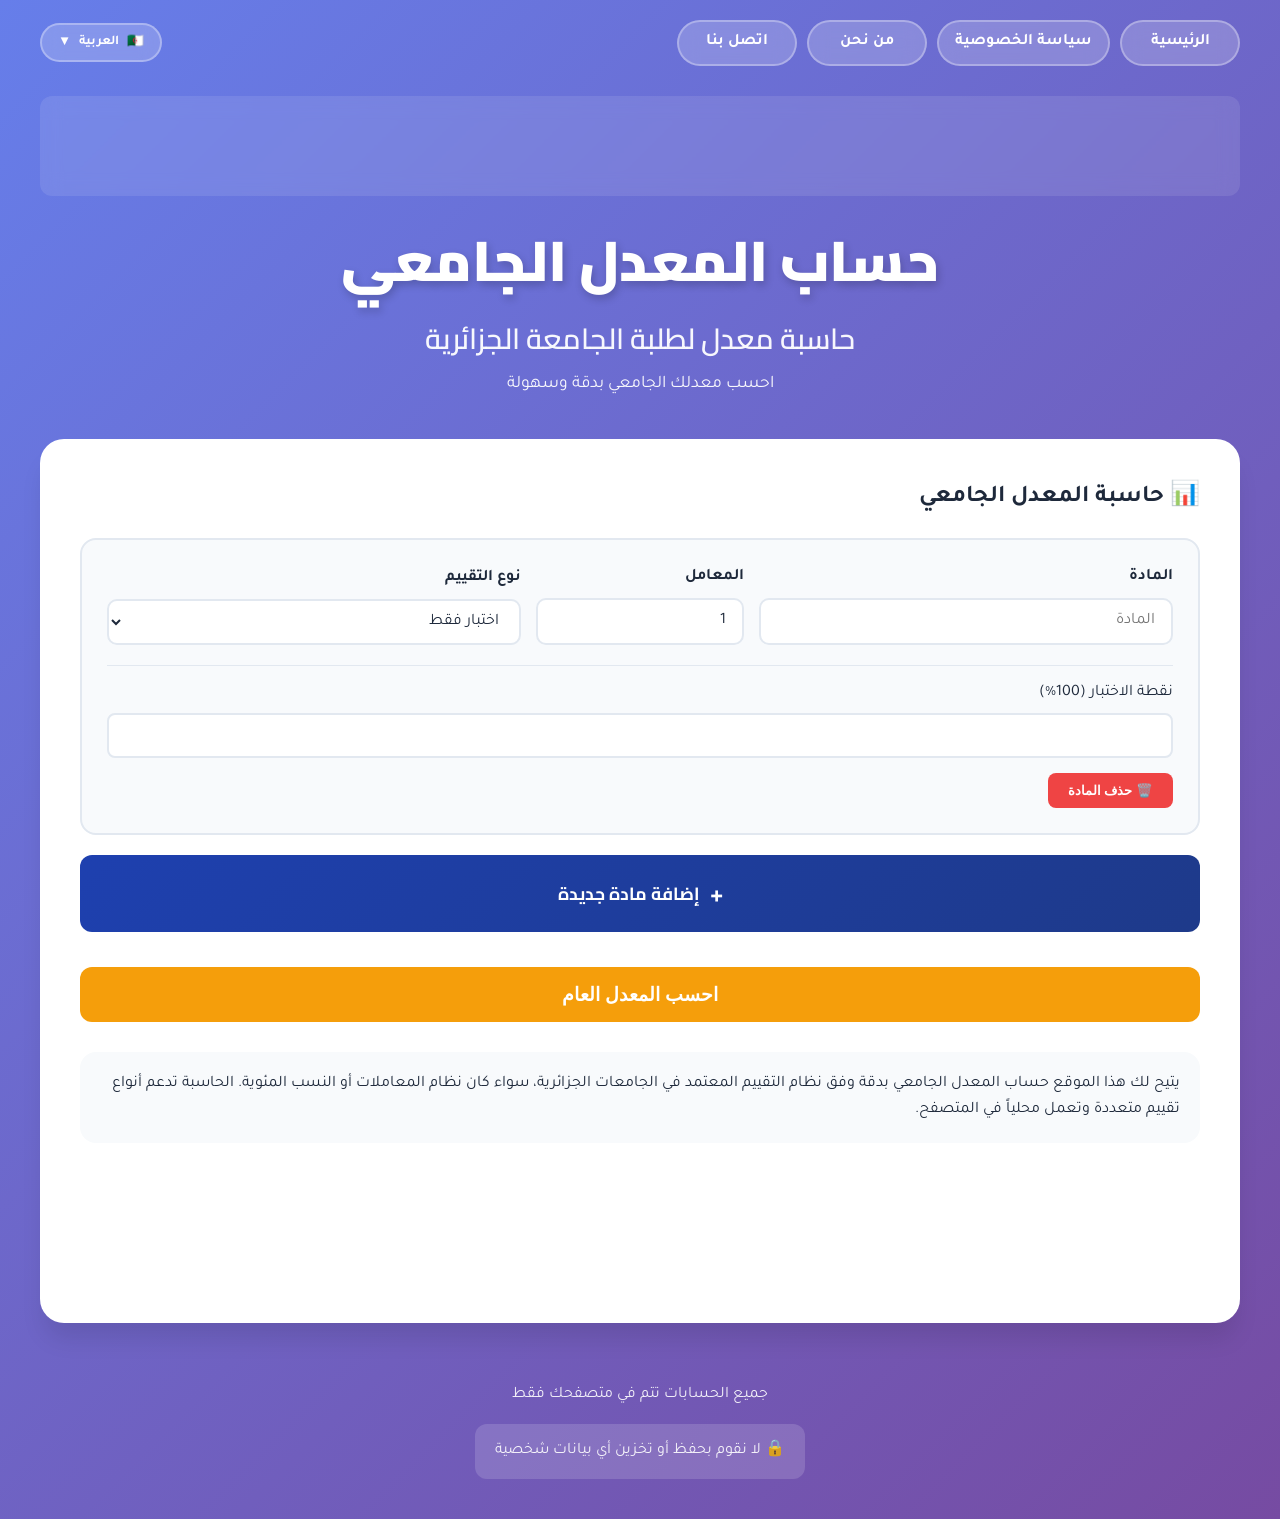
==== commit 126d7049: "improvements-v2: index.html — add SEO, accessibility, mobile/perf tweaks; remove dark mode elements" ====
--- a/index.html
+++ b/index.html
@@ -2,92 +2,125 @@
 <html lang="ar" dir="rtl">
 <head>
     <meta charset="UTF-8">
-    <meta name="viewport" content="width=device-width, initial-scale=1.0">
+    <meta name="viewport" content="width=device-width, initial-scale=1.0, viewport-fit=cover">
     <title>حاسبة المعدل الجامعي | الرئيسية</title>
-    <meta name="description" content="احسب معدلك الجامعي بسهولة ودقة حسب النظام الجامعي الجزائري.">
-    <link rel="preconnect" href="https://fonts.googleapis.com">
+    <meta name="description" content="احسب معدلك الجامعي بسهولة ودقة حسب النظام الجامعي الجزائري. الحاسبة مجانية ولا تحتاج تسجيل.">
+    <meta name="keywords" content="حاسبة المعدل, معدل جامعي, GPA, الجزائر, حساب المعدل">
+    <meta name="robots" content="index,follow">
+    <meta name="author" content="حساب المعدل">
+    <meta name="theme-color" content="#1e40af">
+
+    <link rel="canonical" href="https://zaki-dev171.github.io/gpa/">
+
+    <!-- Performance hints -->
+    <link rel="preconnect" href="https://fonts.googleapis.com" crossorigin>
     <link rel="preconnect" href="https://fonts.gstatic.com" crossorigin>
+    <link rel="dns-prefetch" href="https://pagead2.googlesyndication.com">
+    <link rel="dns-prefetch" href="https://www.googletagmanager.com">
+
+    <!-- Fonts (keep display=swap for performance) -->
     <link href="https://fonts.googleapis.com/css2?family=Tajawal:wght@300;400;500;700;800&family=Cairo:wght@300;400;600;700;900&display=swap" rel="stylesheet">
+
     <link rel="stylesheet" href="style.css">
-    <!-- Google AdSense -->
+
+    <!-- Structured Data -->
+    <script type="application/ld+json">
+    {
+      "@context": "https://schema.org",
+      "@type": "WebApplication",
+      "name": "حاسبة المعدل الجامعي",
+      "url": "https://zaki-dev171.github.io/gpa/",
+      "description": "حاسبة حساب المعدل الجامعي بدقة وسهولة، تعمل محلياً في متصفح المستخدم بدون تسجيل.",
+      "applicationCategory": "Education",
+      "operatingSystem": "All",
+      "offers": {"@type":"Offer","price":"0"}
+    }
+    </script>
+
+    <!-- Google AdSense (kept as requested) -->
     <script async src="https://pagead2.googlesyndication.com/pagead/js/adsbygoogle.js?client=ca-pub-7815335520625600" crossorigin="anonymous"></script>
-    <!-- Google Analytics -->
+    <!-- Google Analytics (kept as requested) -->
     <script async src="https://www.googletagmanager.com/gtag/js?id=G-VDDR0VK9GE"></script>
-    <script>window.dataLayer = window.dataLayer || []; function gtag(){dataLayer.push(arguments);} gtag('js', new Date()); gtag('config', 'G-VDDR0VK9GE');</script>
+    <script>
+      window.dataLayer = window.dataLayer || []; function gtag(){dataLayer.push(arguments);} gtag('js', new Date()); gtag('config', 'G-VDDR0VK9GE');
+    </script>
 </head>
 <body>
 <div class="container">
     <!-- Top Bar -->
-    <div class="top-bar">
-        <div class="nav-lang-container">
-            <a href="index.html" class="nav-btn" data-i18n="navHome">🏠 الرئيسية</a>
-            <a href="privacy.html" class="nav-btn" data-i18n="navPrivacy">🔒 سياسة الخصوصية</a>
-            <a href="about.html" class="nav-btn" data-i18n="navAbout">👥 من نحن</a>
-            <a href="contact.html" class="nav-btn" data-i18n="navContact">📧 اتصل بنا</a>
-        </div>
-        <div class="language-switcher">
-            <button class="lang-btn"><span id="currentLangFlag">🇩🇿</span> <span id="currentLangName">العربية</span> ▼</button>
-            <div class="lang-dropdown" id="langDropdown">
-                <div class="lang-option active" data-lang="ar">🇩🇿 العربية</div>
-                <div class="lang-option" data-lang="en">🇬🇧 English</div>
-                <div class="lang-option" data-lang="fr">🇲🇫 Français</div>
+    <header class="top-bar" role="banner">
+        <nav class="nav-lang-container" role="navigation" aria-label="Main navigation">
+            <a href="index.html" class="nav-btn" data-i18n="navHome" aria-label="الرئيسية">🏠 الرئيسية</a>
+            <a href="privacy.html" class="nav-btn" data-i18n="navPrivacy" aria-label="سياسة الخصوصية">🔒 سياسة الخصوصية</a>
+            <a href="about.html" class="nav-btn" data-i18n="navAbout" aria-label="من نحن">👥 من نحن</a>
+            <a href="contact.html" class="nav-btn" data-i18n="navContact" aria-label="اتصل بنا">📧 اتصل بنا</a>
+        </nav>
+
+        <div class="language-switcher" role="region" aria-label="Language switcher">
+            <button class="lang-btn" id="langBtn" aria-haspopup="true" aria-expanded="false"><span id="currentLangFlag">🇩🇿</span> <span id="currentLangName">العربية</span> ▼</button>
+            <div class="lang-dropdown" id="langDropdown" role="menu" aria-hidden="true">
+                <div class="lang-option active" data-lang="ar" role="menuitem" tabindex="0">🇩🇿 العربية</div>
+                <div class="lang-option" data-lang="en" role="menuitem" tabindex="0">🇬🇧 English</div>
+                <div class="lang-option" data-lang="fr" role="menuitem" tabindex="0">🇲🇫 Français</div>
             </div>
         </div>
-    </div>
+    </header>
 
     <!-- Ad Space Top -->
-    <div class="ads-container">
-        <ins class="adsbygoogle" style="display:block" data-ad-client="ca-pub-7815335520625600" data-ad-slot="1234567890" data-ad-format="auto"></ins>
+    <div class="ads-container" aria-hidden="false">
+        <ins class="adsbygoogle" style="display:block" data-ad-client="ca-pub-7815335520625600" data-ad-slot="1234567890" data-ad-format="auto" data-full-width-responsive="true"></ins>
         <script>(adsbygoogle = window.adsbygoogle || []).push({});</script>
     </div>
 
-    <div class="header">
-        <h1>حساب المعدل الجامعي</h1>
-        <h2>حاسبة معدل لطلبة الجامعة الجزائرية</h2>
-        <p>احسب معدلك الجامعي بدقة وسهولة</p>
-    </div>
-
-    <div class="main-card">
-        <div class="section-header" style="display: flex; justify-content: space-between; align-items: center; margin-bottom:20px;">
-            <h2 class="section-title" data-i18n="calculatorTitle">📊 حاسبة المعدل الجامعي</h2>
+    <main class="main-content" role="main">
+        <div class="header">
+            <h1>حساب المعدل الجامعي</h1>
+            <h2>حاسبة معدل لطلبة الجامعة الجزائرية</h2>
+            <p>احسب معدلك الجامعي بدقة وسهولة</p>
         </div>
 
-        <div id="subjectsContainer" class="subjects-container"></div>
-        <button class="add-subject-btn" id="addSubjectButton" onclick="addSubject()">+ إضافة مادة جديدة</button>
-        <button class="calculate-btn" id="calculateButton" onclick="calculateGPA()">احسب المعدل العام</button>
+        <section class="main-card" aria-labelledby="calculatorTitle">
+            <div class="section-header" style="display: flex; justify-content: space-between; align-items: center; margin-bottom:20px;">
+                <h2 id="calculatorTitle" class="section-title" data-i18n="calculatorTitle">📊 حاسبة المعدل الجامعي</h2>
+            </div>
 
-        <div id="resultsSection" class="results-section">
-            <div class="final-gpa">
-                <h2 id="finalGPATitle">المعدل العام الخاص بك</h2>
-                <span class="gpa-value" id="gpaValue">0.00</span>
-                <span class="gpa-scale" id="gpaScale">من 20</span>
+            <div id="subjectsContainer" class="subjects-container" aria-live="polite"></div>
+            <button class="add-subject-btn" id="addSubjectButton" onclick="addSubject()">+ إضافة مادة جديدة</button>
+            <button class="calculate-btn" id="calculateButton" onclick="calculateGPA()">احسب المعدل العام</button>
+
+            <div id="resultsSection" class="results-section" aria-live="polite">
+                <div class="final-gpa">
+                    <h2 id="finalGPATitle">المعدل العام الخاص بك</h2>
+                    <span class="gpa-value" id="gpaValue">0.00</span>
+                    <span class="gpa-scale" id="gpaScale">من 20</span>
+                </div>
+                <div class="subjects-summary">
+                    <div class="summary-item"><strong id="totalSubjectsLabel">عدد المواد</strong><span id="totalSubjects">0</span></div>
+                    <div class="summary-item"><strong id="totalCoeffLabel">مجموع المعاملات</strong><span id="totalCoefficients">0</span></div>
+                </div>
+                <button class="reset-btn" id="resetButton" onclick="resetCalculator()">إعادة الحساب</button>
             </div>
-            <div class="subjects-summary">
-                <div class="summary-item"><strong id="totalSubjectsLabel">عدد المواد</strong><span id="totalSubjects">0</span></div>
-                <div class="summary-item"><strong id="totalCoeffLabel">مجموع المعاملات</strong><span id="totalCoefficients">0</span></div>
+
+            <!-- SEO content -->
+            <div class="description-section" style="margin-top: 30px; background:#f8fafc; padding:20px; border-radius:16px;">
+                <p>يتيح لك هذا الموقع حساب المعدل الجامعي بدقة وفق نظام التقييم المعتمد في الجامعات الجزائرية، سواء كان نظام المعاملات أو النسب المئوية. الحاسبة تدعم أنواع تقييم متعددة وتعمل محلياً في المتصفح.</p>
             </div>
-            <button class="reset-btn" id="resetButton" onclick="resetCalculator()">إعادة الحساب</button>
-        </div>
 
-        <!-- المحتوى النصي الإضافي لتحسين SEO -->
-        <div class="description-section" style="margin-top: 30px; background:#f8fafc; padding:20px; border-radius:16px;">
-            <p>يتيح لك هذا الموقع حساب المعدل الجامعي بدقة وفق نظام التقييم المعتمد في الجامعات الجزائرية، سواء كانت المواد تعتمد على الامتحان فقط أو على الامتحان مع الأعمال الموجهة TD أو التطبيقية TP.</p>
-            <p>الحاسبة مجانية، سهلة الاستعمال، ولا تتطلب أي تسجيل. ما عليك إلا إدخال علاماتك لتحصل على المعدل النهائي فورًا.</p>
-            <p>نظام المعاملات: يحسب المعدل بجمع (علامة المادة × معاملها) مقسومًا على مجموع المعاملات. يمكنك إضافة عدد غير محدود من المواد.</p>
-        </div>
+            <!-- Ad Space Middle -->
+            <div class="ads-container" style="margin-top:20px;">
+                <ins class="adsbygoogle" style="display:block" data-ad-client="ca-pub-7815335520625600" data-ad-slot="1234567890" data-ad-format="auto" data-full-width-responsive="true"></ins>
+                <script>(adsbygoogle = window.adsbygoogle || []).push({});</script>
+            </div>
+        </section>
+    </main>
 
-        <!-- Ad Space Middle (optional) -->
-        <div class="ads-container" style="margin-top:20px;">
-            <ins class="adsbygoogle" style="display:block" data-ad-client="ca-pub-7815335520625600" data-ad-slot="1234567890" data-ad-format="auto"></ins>
-            <script>(adsbygoogle = window.adsbygoogle || []).push({});</script>
-        </div>
-    </div>
-
-    <div class="footer">
+    <footer class="footer" role="contentinfo">
         <p id="footerText">جميع الحسابات تتم في متصفحك فقط</p>
         <div class="privacy-note"><span>🔒</span> <span id="privacyFooterText">لا نقوم بحفظ أو تخزين أي بيانات شخصية</span></div>
-    </div>
+    </footer>
 </div>
-<script src="script.js"></script>
+
+<!-- Local script deferred for performance -->
+<script src="script.js" defer></script>
 </body>
 </html>
--- a/style.css
+++ b/style.css
@@ -18,6 +18,26 @@
     --shadow-xl: 0 20px 25px -5px rgb(0 0 0 / 0.1);
 }
 
+@media (prefers-color-scheme: dark) {
+    :root {
+        --bg-main: #0f172a;
+        --bg-card: #1e293b;
+        --text-primary: #f1f5f9;
+        --text-secondary: #cbd5e1;
+        --border: #334155;
+        --primary-light: #60a5fa;
+    }
+}
+
+html[data-theme="dark"] {
+    --bg-main: #0f172a;
+    --bg-card: #1e293b;
+    --text-primary: #f1f5f9;
+    --text-secondary: #cbd5e1;
+    --border: #334155;
+    --primary-light: #60a5fa;
+}
+
 * {
     margin: 0;
     padding: 0;
@@ -30,6 +50,12 @@
     min-height: 100vh;
     padding: 20px;
     color: var(--text-primary);
+    transition: background 0.3s ease, color 0.3s ease;
+    line-height: 1.6;
+}
+
+html[data-theme="dark"] body {
+    background: linear-gradient(135deg, #1a1a2e 0%, #16213e 100%);
 }
 
 .container {
@@ -53,7 +79,7 @@
     flex-wrap: wrap;
 }
 
-.nav-btn, .lang-btn {
+.nav-btn, .lang-btn, .theme-toggle {
     background: rgba(255, 255, 255, 0.2);
     backdrop-filter: blur(10px);
     border: 2px solid rgba(255, 255, 255, 0.3);
@@ -72,9 +98,19 @@
     text-decoration: none;
 }
 
-.nav-btn:hover, .lang-btn:hover {
+.theme-toggle {
+    min-width: auto;
+    padding: 8px 12px;
+}
+
+.nav-btn:hover, .lang-btn:hover, .theme-toggle:hover {
     background: rgba(255, 255, 255, 0.3);
     transform: scale(1.05);
+}
+
+.nav-btn:focus, .lang-btn:focus, .theme-toggle:focus {
+    outline: 2px solid white;
+    outline-offset: 2px;
 }
 
 /* Language Switcher */
@@ -88,7 +124,7 @@
     top: 100%;
     left: 0;
     margin-top: 5px;
-    background: white;
+    background: var(--bg-card);
     border-radius: 12px;
     box-shadow: var(--shadow-lg);
     overflow: hidden;
@@ -157,6 +193,50 @@
     padding: 40px;
     box-shadow: var(--shadow-xl);
     animation: fadeInUp 0.8s ease-out 0.2s both;
+    transition: background 0.3s ease;
+}
+
+/* Section Header with Actions */
+.section-header {
+    display: flex;
+    justify-content: space-between;
+    align-items: center;
+    margin-bottom: 20px;
+    flex-wrap: wrap;
+    gap: 15px;
+}
+
+.calculator-actions, .result-actions {
+    display: flex;
+    gap: 10px;
+    flex-wrap: wrap;
+}
+
+.action-btn {
+    background: var(--primary);
+    color: white;
+    border: none;
+    padding: 10px 16px;
+    border-radius: 8px;
+    font-family: 'Tajawal', sans-serif;
+    font-size: 0.9rem;
+    font-weight: 600;
+    cursor: pointer;
+    transition: all 0.3s;
+    display: inline-flex;
+    align-items: center;
+    gap: 6px;
+}
+
+.action-btn:hover {
+    background: var(--primary-dark);
+    transform: translateY(-2px);
+    box-shadow: var(--shadow-md);
+}
+
+.action-btn:focus {
+    outline: 2px solid var(--accent);
+    outline-offset: 2px;
 }
 
 /* Buttons */
@@ -189,6 +269,7 @@
     padding: 40px;
     box-shadow: var(--shadow-xl);
     margin-bottom: 30px;
+    transition: background 0.3s ease;
 }
 
 .info-title {
@@ -242,6 +323,12 @@
     margin-bottom: 20px;
     transition: all 0.3s;
 }
+
+.subject-card:hover {
+    border-color: var(--primary);
+    box-shadow: var(--shadow-md);
+}
+
 .subject-header {
     display: grid;
     grid-template-columns: 2fr 1fr 2fr;
@@ -249,22 +336,35 @@
     margin-bottom: 20px;
     align-items: end;
 }
+
 .form-group {
     display: flex;
     flex-direction: column;
     gap: 8px;
 }
+
 .form-group label {
     font-weight: 600;
     color: var(--text-primary);
 }
+
 .form-group input, .form-group select {
     padding: 12px 16px;
     border: 2px solid var(--border);
     border-radius: 10px;
     font-family: 'Tajawal', sans-serif;
     font-size: 1rem;
-}
+    background: var(--bg-card);
+    color: var(--text-primary);
+    transition: all 0.3s;
+}
+
+.form-group input:focus, .form-group select:focus {
+    outline: none;
+    border-color: var(--primary);
+    box-shadow: 0 0 0 3px rgba(30, 64, 175, 0.1);
+}
+
 .grades-grid {
     display: grid;
     grid-template-columns: repeat(auto-fit, minmax(150px, 1fr));
@@ -273,18 +373,23 @@
     padding-top: 15px;
     border-top: 1px solid var(--border);
 }
+
 .grade-input {
     display: flex;
     flex-direction: column;
     gap: 6px;
 }
+
 .grade-input input {
     padding: 10px 14px;
     border: 2px solid var(--border);
     border-radius: 8px;
     font-size: 1.1rem;
     text-align: center;
-}
+    background: var(--bg-card);
+    color: var(--text-primary);
+}
+
 .subject-result {
     margin-top: 15px;
     padding: 15px;
@@ -294,10 +399,13 @@
     color: white;
     font-weight: 700;
     display: none;
-}
+    animation: slideUp 0.3s ease-out;
+}
+
 .subject-result.show {
     display: block;
 }
+
 .delete-btn {
     background: var(--danger);
     color: white;
@@ -306,7 +414,15 @@
     border-radius: 8px;
     cursor: pointer;
     margin-top: 15px;
-}
+    transition: all 0.3s;
+    font-weight: 600;
+}
+
+.delete-btn:hover {
+    background: #dc2626;
+    transform: translateY(-2px);
+}
+
 .add-subject-btn {
     background: linear-gradient(135deg, var(--primary) 0%, var(--primary-dark) 100%);
     color: white;
@@ -322,7 +438,15 @@
     align-items: center;
     justify-content: center;
     gap: 10px;
-}
+    transition: all 0.3s;
+    margin-bottom: 15px;
+}
+
+.add-subject-btn:hover {
+    transform: translateY(-2px);
+    box-shadow: var(--shadow-lg);
+}
+
 .calculate-btn {
     background: var(--accent);
     color: white;
@@ -334,7 +458,14 @@
     cursor: pointer;
     width: 100%;
     margin-top: 20px;
-}
+    transition: all 0.3s;
+}
+
+.calculate-btn:hover {
+    transform: translateY(-2px);
+    box-shadow: var(--shadow-lg);
+}
+
 .results-section {
     background: linear-gradient(135deg, #6366f1 0%, #4f46e5 100%);
     border-radius: 16px;
@@ -342,35 +473,86 @@
     margin-top: 30px;
     color: white;
     display: none;
-}
+    animation: fadeIn 0.5s ease-out;
+}
+
 .results-section.show {
     display: block;
 }
+
 .final-gpa {
     text-align: center;
 }
+
 .gpa-value {
     font-size: 4rem;
     font-weight: 900;
     display: block;
     margin: 10px 0;
-}
+    animation: scaleUp 0.5s ease-out;
+}
+
 .gpa-value.pass { color: #10b981; }
 .gpa-value.fail { color: #ef4444; }
+
 .subjects-summary {
     display: grid;
     grid-template-columns: repeat(auto-fit, minmax(200px, 1fr));
     gap: 15px;
     margin-top: 20px;
 }
+
+.summary-item {
+    background: rgba(255,255,255,0.1);
+    padding: 15px;
+    border-radius: 12px;
+    display: flex;
+    justify-content: space-between;
+    align-items: center;
+}
+
 .reset-btn {
     background: transparent;
     border: 2px solid white;
+    color: white;
     padding: 12px 30px;
     border-radius: 10px;
     cursor: pointer;
     margin-top: 15px;
-}
+    font-weight: 600;
+    font-family: 'Tajawal', sans-serif;
+    transition: all 0.3s;
+}
+
+.reset-btn:hover {
+    background: white;
+    color: #6366f1;
+}
+
+/* Feedback Section */
+.feedback-section {
+    text-align: center;
+}
+
+.feedback-btn {
+    background: rgba(255, 255, 255, 0.2);
+    border: 2px solid rgba(255, 255, 255, 0.3);
+    color: white;
+    padding: 12px 20px;
+    border-radius: 10px;
+    font-size: 1rem;
+    font-weight: 600;
+    cursor: pointer;
+    transition: all 0.3s;
+    font-family: 'Tajawal', sans-serif;
+}
+
+.feedback-btn:hover {
+    background: rgba(255, 255, 255, 0.3);
+    transform: scale(1.05);
+}
+
+/* Ads Container */
 .ads-container {
     text-align: center;
     margin: 20px 0;
@@ -378,13 +560,28 @@
     background: rgba(255, 255, 255, 0.1);
     border-radius: 12px;
     backdrop-filter: blur(10px);
-}
+    min-height: 100px;
+    display: flex;
+    align-items: center;
+    justify-content: center;
+}
+
 .footer {
     text-align: center;
     margin-top: 40px;
     padding: 20px;
     color: rgba(255,255,255,0.9);
 }
+
+.footer a {
+    color: rgba(255,255,255,0.9);
+    text-decoration: none;
+}
+
+.footer a:hover {
+    text-decoration: underline;
+}
+
 .privacy-note {
     background: rgba(255,255,255,0.15);
     border-radius: 12px;
@@ -392,16 +589,74 @@
     margin-top: 15px;
     display: inline-block;
 }
+
 /* Responsive */
 @media (max-width: 768px) {
     .subject-header { grid-template-columns: 1fr; }
-    .main-card { padding: 25px; }
-}
+    .main-card { padding: 20px; }
+    .section-header { flex-direction: column; }
+    .calculator-actions { width: 100%; }
+    .action-btn { flex: 1; }
+    .gpa-value { font-size: 3rem; }
+    .header h1 { font-size: 2rem; }
+}
+
+@media (max-width: 480px) {
+    .top-bar { flex-direction: column; }
+    .nav-lang-container { width: 100%; }
+    .nav-btn { flex: 1; min-width: auto; }
+    .subject-header { grid-template-columns: 1fr; }
+    .grades-grid { grid-template-columns: 1fr; }
+}
+
+/* Animations */
 @keyframes fadeInDown {
     from { opacity: 0; transform: translateY(-30px);}
     to { opacity: 1; transform: translateY(0);}
 }
+
 @keyframes fadeInUp {
     from { opacity: 0; transform: translateY(30px);}
     to { opacity: 1; transform: translateY(0);}
 }
+
+@keyframes fadeIn {
+    from { opacity: 0; }
+    to { opacity: 1; }
+}
+
+@keyframes slideUp {
+    from { opacity: 0; transform: translateY(10px); }
+    to { opacity: 1; transform: translateY(0); }
+}
+
+@keyframes scaleUp {
+    from { opacity: 0; transform: scale(0.8); }
+    to { opacity: 1; transform: scale(1); }
+}
+
+/* Accessibility */
+@media (prefers-reduced-motion: reduce) {
+    * {
+        animation-duration: 0.01ms !important;
+        animation-iteration-count: 1 !important;
+        transition-duration: 0.01ms !important;
+    }
+}
+
+/* Print Styles */
+@media print {
+    .top-bar, .ads-container, .nav-btn, .lang-btn, .theme-toggle, .add-subject-btn, .calculate-btn, .feedback-section {
+        display: none;
+    }
+    
+    .main-card {
+        box-shadow: none;
+        padding: 0;
+    }
+    
+    body {
+        background: white;
+        padding: 0;
+    }
+}
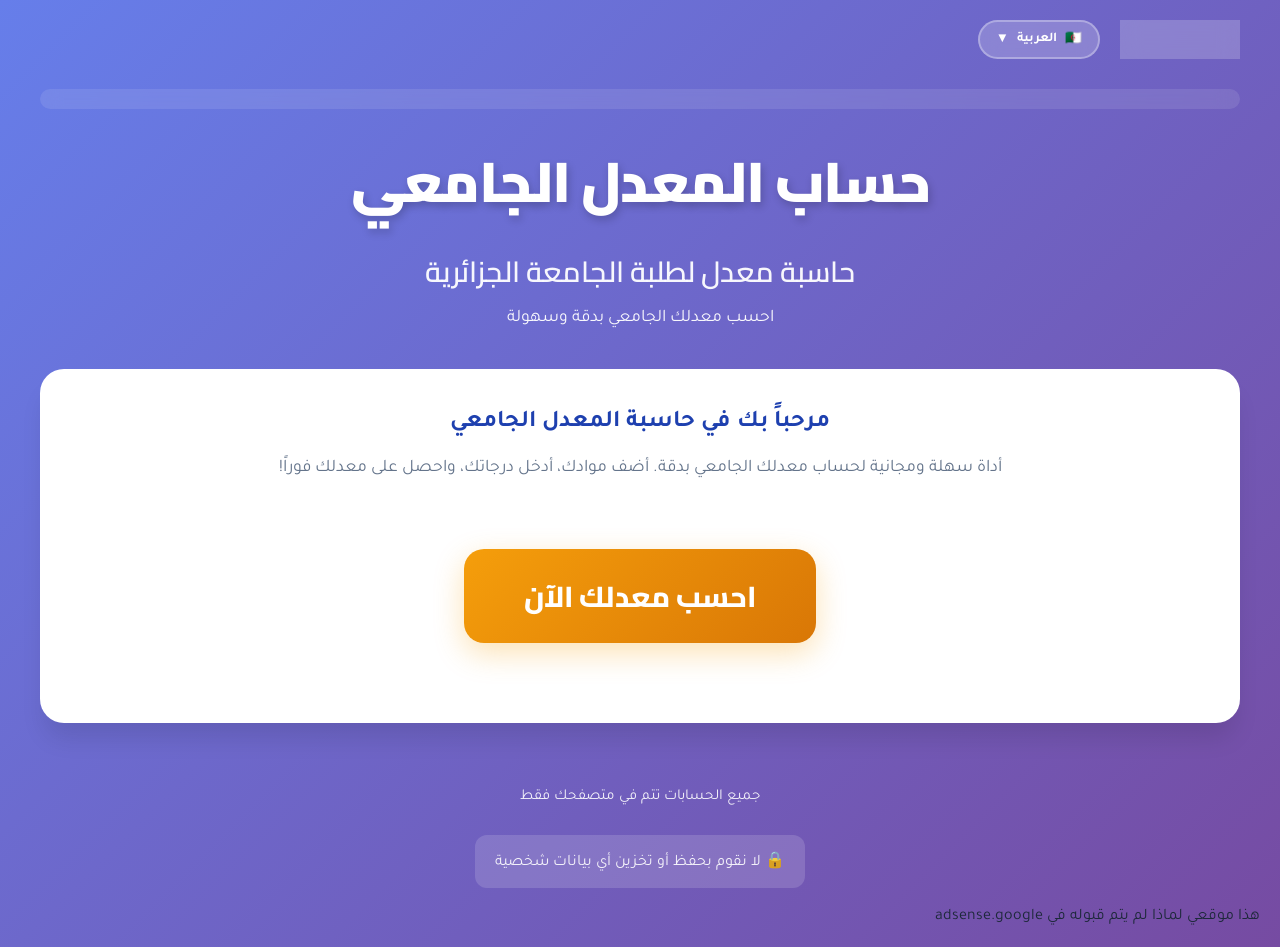
==== commit 6123dfd5: "Update print statement from 'Hello' to 'Goodbye'" ====
--- a/index.html
+++ b/index.html
@@ -1,126 +1,2088 @@
 <!DOCTYPE html>
 <html lang="ar" dir="rtl">
 <head>
-    <meta charset="UTF-8">
-    <meta name="viewport" content="width=device-width, initial-scale=1.0, viewport-fit=cover">
-    <title>حاسبة المعدل الجامعي | الرئيسية</title>
-    <meta name="description" content="احسب معدلك الجامعي بسهولة ودقة حسب النظام الجامعي الجزائري. الحاسبة مجانية ولا تحتاج تسجيل.">
-    <meta name="keywords" content="حاسبة المعدل, معدل جامعي, GPA, الجزائر, حساب المعدل">
-    <meta name="robots" content="index,follow">
-    <meta name="author" content="حساب المعدل">
-    <meta name="theme-color" content="#1e40af">
-
-    <link rel="canonical" href="https://zaki-dev171.github.io/gpa/">
-
-    <!-- Performance hints -->
-    <link rel="preconnect" href="https://fonts.googleapis.com" crossorigin>
-    <link rel="preconnect" href="https://fonts.gstatic.com" crossorigin>
-    <link rel="dns-prefetch" href="https://pagead2.googlesyndication.com">
-    <link rel="dns-prefetch" href="https://www.googletagmanager.com">
-
-    <!-- Fonts (keep display=swap for performance) -->
-    <link href="https://fonts.googleapis.com/css2?family=Tajawal:wght@300;400;500;700;800&family=Cairo:wght@300;400;600;700;900&display=swap" rel="stylesheet">
-
-    <link rel="stylesheet" href="style.css">
-
-    <!-- Structured Data -->
-    <script type="application/ld+json">
-    {
-      "@context": "https://schema.org",
-      "@type": "WebApplication",
-      "name": "حاسبة المعدل الجامعي",
-      "url": "https://zaki-dev171.github.io/gpa/",
-      "description": "حاسبة حساب المعدل الجامعي بدقة وسهولة، تعمل محلياً في متصفح المستخدم بدون تسجيل.",
-      "applicationCategory": "Education",
-      "operatingSystem": "All",
-      "offers": {"@type":"Offer","price":"0"}
-    }
-    </script>
-
-    <!-- Google AdSense (kept as requested) -->
-    <script async src="https://pagead2.googlesyndication.com/pagead/js/adsbygoogle.js?client=ca-pub-7815335520625600" crossorigin="anonymous"></script>
-    <!-- Google Analytics (kept as requested) -->
-    <script async src="https://www.googletagmanager.com/gtag/js?id=G-VDDR0VK9GE"></script>
-    <script>
-      window.dataLayer = window.dataLayer || []; function gtag(){dataLayer.push(arguments);} gtag('js', new Date()); gtag('config', 'G-VDDR0VK9GE');
-    </script>
+  <meta charset="UTF-8">
+  <meta name="viewport" content="width=device-width, initial-scale=1.0">
+
+  <title>حساب المعدل الجامعي بدقة | حاسبة معدل لطلبة الجامعة</title>
+
+  <meta name="description"
+        content="احسب معدلك الجامعي بسهولة ودقة حسب النظام الجامعي الجزائري. حاسبة معدل مجانية بدون تسجيل لطلبة الجامعة." />
+
+  <meta name="keywords"
+        content="حساب المعدل الجامعي, حاسبة المعدل الجامعي, حساب المعدل الجامعي الجزائر" />
+
+  <meta name="robots" content="index, follow">
+
+  <link rel="canonical" href="https://webetud.netlify.app/">
+
+  <!-- Google Analytics -->
+  <script async src="https://www.googletagmanager.com/gtag/js?id=G-VDDR0VK9GE"></script>
+  <script>
+      window.dataLayer = window.dataLayer || [];
+      function gtag(){dataLayer.push(arguments);}
+      gtag('js', new Date());
+      gtag('config', 'G-VDDR0VK9GE');
+  </script>
+  <!-- Google Ads -->
+  <script async src="https://pagead2.googlesyndication.com/pagead/js/adsbygoogle.js?client=ca-pub-7815335520625600"
+   crossorigin="anonymous"></script>
+  <link rel="preconnect" href="https://fonts.googleapis.com">
+  <link rel="preconnect" href="https://fonts.gstatic.com" crossorigin>
+  <link href="https://fonts.googleapis.com/css2?family=Tajawal:wght@300;400;500;700;800&family=Cairo:wght@300;400;600;700;900&display=swap" rel="stylesheet">
+    <style>
+        :root {
+            --primary: #1e40af;
+            --primary-dark: #1e3a8a;
+            --primary-light: #3b82f6;
+            --secondary: #0891b2;
+            --accent: #f59e0b;
+            --success: #10b981;
+            --danger: #ef4444;
+            --warning: #f59e0b;
+            --bg-main: #f8fafc;
+            --bg-card: #ffffff;
+            --text-primary: #1e293b;
+            --text-secondary: #64748b;
+            --border: #e2e8f0;
+            --shadow-sm: 0 1px 2px 0 rgb(0 0 0 / 0.05);
+            --shadow-md: 0 4px 6px -1px rgb(0 0 0 / 0.1);
+            --shadow-lg: 0 10px 15px -3px rgb(0 0 0 / 0.1);
+            --shadow-xl: 0 20px 25px -5px rgb(0 0 0 / 0.1);
+        }
+
+        * {
+            margin: 0;
+            padding: 0;
+            box-sizing: border-box;
+        }
+
+        body {
+            font-family: 'Tajawal', sans-serif;
+            background: linear-gradient(135deg, #667eea 0%, #764ba2 100%);
+            min-height: 100vh;
+            padding: 20px;
+            color: var(--text-primary);
+        }
+
+        .container {
+            max-width: 1200px;
+            margin: 0 auto;
+        }
+
+        /* Top Bar - Navigation & Language */
+        .top-bar {
+            display: flex;
+            justify-content: space-between;
+            align-items: center;
+            margin-bottom: 30px;
+            flex-wrap: wrap;
+            gap: 15px;
+        }
+
+        .nav-lang-container {
+            display: flex;
+            gap: 10px;
+            flex-wrap: wrap;
+        }
+
+        /* Navigation */
+        .navigation {
+            position: relative;
+            z-index: 100;
+        }
+
+        .nav-btn {
+            background: rgba(255, 255, 255, 0.2);
+            backdrop-filter: blur(10px);
+            border: 2px solid rgba(255, 255, 255, 0.3);
+            color: white;
+            padding: 8px 16px;
+            border-radius: 50px;
+            font-family: 'Tajawal', sans-serif;
+            font-weight: 600;
+            cursor: pointer;
+            display: flex;
+            align-items: center;
+            gap: 8px;
+            transition: all 0.3s;
+            min-width: 120px;
+            justify-content: center;
+        }
+
+        .nav-btn:hover {
+            background: rgba(255, 255, 255, 0.3);
+            transform: scale(1.05);
+        }
+
+        .nav-dropdown {
+            position: absolute;
+            top: 100%;
+            right: 0;
+            margin-top: 5px;
+            background: white;
+            border-radius: 12px;
+            box-shadow: var(--shadow-lg);
+            overflow: hidden;
+            display: none;
+            min-width: 200px;
+            z-index: 1000;
+        }
+
+        .nav-dropdown.show {
+            display: block;
+            animation: fadeInDown 0.3s ease-out;
+        }
+
+        .nav-option {
+            padding: 12px 16px;
+            display: flex;
+            align-items: center;
+            gap: 10px;
+            cursor: pointer;
+            transition: all 0.3s;
+            color: var(--text-primary);
+            border-bottom: 1px solid var(--border);
+        }
+
+        .nav-option:last-child {
+            border-bottom: none;
+        }
+
+        .nav-option:hover {
+            background: var(--bg-main);
+        }
+
+        /* Language Switcher */
+        .language-switcher {
+            position: relative;
+            z-index: 100;
+        }
+
+        .lang-btn {
+            background: rgba(255, 255, 255, 0.2);
+            backdrop-filter: blur(10px);
+            border: 2px solid rgba(255, 255, 255, 0.3);
+            color: white;
+            padding: 8px 16px;
+            border-radius: 50px;
+            font-family: 'Tajawal', sans-serif;
+            font-weight: 600;
+            cursor: pointer;
+            display: flex;
+            align-items: center;
+            gap: 8px;
+            transition: all 0.3s;
+            min-width: 120px;
+            justify-content: center;
+        }
+
+        .lang-btn:hover {
+            background: rgba(255, 255, 255, 0.3);
+            transform: scale(1.05);
+        }
+
+        .lang-dropdown {
+            position: absolute;
+            top: 100%;
+            left: 0;
+            margin-top: 5px;
+            background: white;
+            border-radius: 12px;
+            box-shadow: var(--shadow-lg);
+            overflow: hidden;
+            display: none;
+            min-width: 150px;
+            z-index: 1000;
+        }
+
+        .lang-dropdown.show {
+            display: block;
+            animation: fadeInDown 0.3s ease-out;
+        }
+
+        .lang-option {
+            padding: 12px 16px;
+            display: flex;
+            align-items: center;
+            gap: 10px;
+            cursor: pointer;
+            transition: all 0.3s;
+            color: var(--text-primary);
+        }
+
+        .lang-option:hover {
+            background: var(--bg-main);
+        }
+
+        .lang-option.active {
+            background: var(--primary);
+            color: white;
+        }
+
+        /* Header */
+        .header {
+            text-align: center;
+            margin-bottom: 40px;
+            animation: fadeInDown 0.8s ease-out;
+        }
+
+        .header h1 {
+            font-family: 'Cairo', sans-serif;
+            font-size: clamp(2rem, 5vw, 3.5rem);
+            font-weight: 900;
+            color: white;
+            text-shadow: 2px 4px 8px rgba(0,0,0,0.2);
+            margin-bottom: 10px;
+            letter-spacing: -1px;
+        }
+
+        .header h2 {
+            font-family: 'Cairo', sans-serif;
+            font-size: clamp(1.3rem, 3vw, 1.8rem);
+            font-weight: 600;
+            color: rgba(255,255,255,0.95);
+            margin-bottom: 10px;
+        }
+
+        .header p {
+            font-size: 1.1rem;
+            color: rgba(255,255,255,0.95);
+            font-weight: 400;
+        }
+
+        /* Info Pages */
+        .info-page {
+            display: none;
+            animation: fadeIn 0.5s ease-out;
+        }
+
+        .info-page.active {
+            display: block;
+        }
+
+        .info-content {
+            background: var(--bg-card);
+            border-radius: 24px;
+            padding: 40px;
+            box-shadow: var(--shadow-xl);
+            margin-bottom: 30px;
+        }
+
+        .info-title {
+            font-family: 'Cairo', sans-serif;
+            font-size: 2rem;
+            font-weight: 800;
+            color: var(--primary);
+            margin-bottom: 30px;
+            text-align: center;
+        }
+
+        .info-text {
+            font-size: 1.1rem;
+            line-height: 1.8;
+            color: var(--text-primary);
+            margin-bottom: 20px;
+        }
+
+        .info-list {
+            padding-right: 20px;
+            margin: 20px 0;
+        }
+
+        .info-list li {
+            margin-bottom: 10px;
+            line-height: 1.6;
+        }
+
+        .contact-email {
+            background: linear-gradient(135deg, var(--primary) 0%, var(--primary-dark) 100%);
+            color: white;
+            padding: 20px;
+            border-radius: 12px;
+            text-align: center;
+            margin: 30px 0;
+            font-size: 1.2rem;
+        }
+
+        .contact-email a {
+            color: var(--accent);
+            text-decoration: none;
+            font-weight: 700;
+        }
+
+        .contact-email a:hover {
+            text-decoration: underline;
+        }
+
+        /* Start Button */
+        .start-container {
+            text-align: center;
+            animation: fadeIn 1s ease-out;
+        }
+
+        .start-btn {
+            background: linear-gradient(135deg, #f59e0b 0%, #d97706 100%);
+            color: white;
+            border: none;
+            padding: 20px 60px;
+            border-radius: 20px;
+            font-family: 'Cairo', sans-serif;
+            font-size: 1.8rem;
+            font-weight: 800;
+            cursor: pointer;
+            transition: all 0.3s cubic-bezier(0.4, 0, 0.2, 1);
+            box-shadow: 0 10px 30px rgba(245, 158, 11, 0.3);
+            margin: 40px 0;
+        }
+
+        .start-btn:hover {
+            transform: translateY(-10px) scale(1.05);
+            box-shadow: 0 20px 40px rgba(245, 158, 11, 0.4);
+        }
+
+        /* Main Card */
+        .main-card {
+            background: var(--bg-card);
+            border-radius: 24px;
+            padding: 40px;
+            box-shadow: var(--shadow-xl);
+            animation: fadeInUp 0.8s ease-out 0.2s both;
+        }
+
+        /* Description Section */
+        .description-section {
+            background: var(--bg-main);
+            border-radius: 16px;
+            padding: 25px;
+            margin-top: 30px;
+            border-left: 5px solid var(--primary);
+            box-shadow: var(--shadow-md);
+        }
+
+        .description-section p {
+            font-size: 1.1rem;
+            line-height: 1.8;
+            color: var(--text-primary);
+            margin-bottom: 15px;
+            text-align: justify;
+        }
+
+        .description-section p:last-child {
+            margin-bottom: 0;
+        }
+
+        /* Calculator Section */
+        .calculator-section {
+            display: none;
+            animation: fadeIn 0.5s ease-out;
+        }
+
+        .calculator-section.active {
+            display: block;
+        }
+
+        .section-header {
+            display: flex;
+            justify-content: space-between;
+            align-items: center;
+            margin-bottom: 30px;
+            flex-wrap: wrap;
+            gap: 15px;
+        }
+
+        .section-title {
+            font-family: 'Cairo', sans-serif;
+            font-size: 2rem;
+            font-weight: 800;
+            color: var(--primary);
+            display: flex;
+            align-items: center;
+            gap: 12px;
+        }
+
+        .back-btn {
+            background: var(--text-secondary);
+            color: white;
+            border: none;
+            padding: 12px 24px;
+            border-radius: 12px;
+            font-family: 'Tajawal', sans-serif;
+            font-size: 1rem;
+            font-weight: 600;
+            cursor: pointer;
+            transition: all 0.3s;
+            display: flex;
+            align-items: center;
+            gap: 8px;
+        }
+
+        .back-btn:hover {
+            background: var(--text-primary);
+            transform: translateX(5px);
+        }
+
+        /* Subjects List */
+        .subjects-container {
+            margin-bottom: 30px;
+        }
+
+        .subject-card {
+            background: var(--bg-main);
+            border: 2px solid var(--border);
+            border-radius: 16px;
+            padding: 25px;
+            margin-bottom: 20px;
+            transition: all 0.3s;
+            animation: slideInRight 0.4s ease-out backwards;
+        }
+
+        .subject-card:hover {
+            border-color: var(--primary-light);
+            box-shadow: var(--shadow-md);
+        }
+
+        .subject-header {
+            display: grid;
+            grid-template-columns: 2fr 1fr 2fr;
+            gap: 15px;
+            margin-bottom: 20px;
+            align-items: end;
+        }
+
+        .form-group {
+            display: flex;
+            flex-direction: column;
+            gap: 8px;
+        }
+
+        .form-group label {
+            font-weight: 600;
+            color: var(--text-primary);
+            font-size: 0.95rem;
+        }
+
+        .form-group input,
+        .form-group select {
+            padding: 12px 16px;
+            border: 2px solid var(--border);
+            border-radius: 10px;
+            font-family: 'Tajawal', sans-serif;
+            font-size: 1rem;
+            transition: all 0.3s;
+            background: white;
+        }
+
+        .form-group input:focus,
+        .form-group select:focus {
+            outline: none;
+            border-color: var(--primary);
+            box-shadow: 0 0 0 3px rgba(30, 64, 175, 0.1);
+        }
+
+        .grades-grid {
+            display: grid;
+            grid-template-columns: repeat(auto-fit, minmax(150px, 1fr));
+            gap: 15px;
+            margin-top: 15px;
+            padding-top: 15px;
+            border-top: 1px solid var(--border);
+        }
+
+        .grade-input {
+            display: flex;
+            flex-direction: column;
+            gap: 6px;
+        }
+
+        .grade-input label {
+            font-size: 0.9rem;
+            font-weight: 600;
+            color: var(--text-secondary);
+        }
+
+        .grade-input input {
+            padding: 10px 14px;
+            border: 2px solid var(--border);
+            border-radius: 8px;
+            font-size: 1.1rem;
+            font-weight: 600;
+            text-align: center;
+            transition: all 0.3s;
+        }
+
+        .grade-input input:focus {
+            border-color: var(--secondary);
+            box-shadow: 0 0 0 3px rgba(8, 145, 178, 0.1);
+        }
+
+        .subject-result {
+            margin-top: 15px;
+            padding: 15px;
+            background: linear-gradient(135deg, #10b981 0%, #059669 100%);
+            border-radius: 10px;
+            text-align: center;
+            color: white;
+            font-size: 1.1rem;
+            font-weight: 700;
+            display: none;
+        }
+
+        .subject-result.show {
+            display: block;
+            animation: scaleIn 0.4s cubic-bezier(0.34, 1.56, 0.64, 1);
+        }
+
+        .delete-btn {
+            background: var(--danger);
+            color: white;
+            border: none;
+            padding: 10px 20px;
+            border-radius: 8px;
+            cursor: pointer;
+            font-family: 'Tajawal', sans-serif;
+            font-weight: 600;
+            transition: all 0.3s;
+            margin-top: 15px;
+        }
+
+        .delete-btn:hover {
+            background: #dc2626;
+            transform: scale(1.05);
+        }
+
+        /* Add Subject Button */
+        .add-subject-btn {
+            background: linear-gradient(135deg, var(--primary) 0%, var(--primary-dark) 100%);
+            color: white;
+            border: none;
+            padding: 16px 32px;
+            border-radius: 12px;
+            font-family: 'Cairo', sans-serif;
+            font-size: 1.1rem;
+            font-weight: 700;
+            cursor: pointer;
+            width: 100%;
+            transition: all 0.3s;
+            display: flex;
+            align-items: center;
+            justify-content: center;
+            gap: 10px;
+        }
+
+        .add-subject-btn:hover {
+            transform: translateY(-2px);
+            box-shadow: var(--shadow-lg);
+        }
+
+        /* Results Section */
+        .results-section {
+            background: linear-gradient(135deg, #6366f1 0%, #4f46e5 100%);
+            border-radius: 16px;
+            padding: 30px;
+            margin-top: 30px;
+            color: white;
+            display: none;
+        }
+
+        .results-section.show {
+            display: block;
+            animation: fadeInUp 0.5s ease-out;
+        }
+
+        .final-gpa {
+            text-align: center;
+            margin-bottom: 20px;
+        }
+
+        .final-gpa h2 {
+            font-family: 'Cairo', sans-serif;
+            font-size: 1.5rem;
+            font-weight: 700;
+            margin-bottom: 10px;
+            opacity: 0.95;
+        }
+
+        .gpa-value {
+            font-size: 4rem;
+            font-weight: 900;
+            font-family: 'Cairo', sans-serif;
+            text-shadow: 2px 4px 8px rgba(0,0,0,0.2);
+            display: block;
+            margin: 10px 0;
+            transition: color 0.3s;
+        }
+
+        .gpa-value.pass {
+            color: #10b981;
+        }
+
+        .gpa-value.fail {
+            color: #ef4444;
+        }
+
+        .gpa-scale {
+            font-size: 1rem;
+            opacity: 0.9;
+        }
+
+        .subjects-summary {
+            display: grid;
+            grid-template-columns: repeat(auto-fit, minmax(200px, 1fr));
+            gap: 15px;
+            margin-top: 20px;
+        }
+
+        .summary-item {
+            background: rgba(255,255,255,0.15);
+            backdrop-filter: blur(10px);
+            padding: 15px;
+            border-radius: 10px;
+            text-align: center;
+        }
+
+        .summary-item strong {
+            display: block;
+            font-size: 0.9rem;
+            opacity: 0.9;
+            margin-bottom: 5px;
+        }
+
+        .summary-item span {
+            font-size: 1.5rem;
+            font-weight: 700;
+        }
+
+        .calculate-btn {
+            background: var(--accent);
+            color: white;
+            border: none;
+            padding: 16px 40px;
+            border-radius: 12px;
+            font-family: 'Cairo', sans-serif;
+            font-size: 1.2rem;
+            font-weight: 700;
+            cursor: pointer;
+            width: 100%;
+            margin-top: 20px;
+            transition: all 0.3s;
+            box-shadow: var(--shadow-md);
+        }
+
+        .calculate-btn:hover {
+            background: #d97706;
+            transform: translateY(-2px);
+            box-shadow: var(--shadow-lg);
+        }
+
+        .reset-btn {
+            background: transparent;
+            color: white;
+            border: 2px solid white;
+            padding: 12px 30px;
+            border-radius: 10px;
+            font-family: 'Tajawal', sans-serif;
+            font-weight: 600;
+            cursor: pointer;
+            margin-top: 15px;
+            transition: all 0.3s;
+        }
+
+        .reset-btn:hover {
+            background: white;
+            color: var(--primary);
+        }
+
+        /* Footer */
+        .footer {
+            text-align: center;
+            margin-top: 40px;
+            padding: 20px;
+            color: rgba(255,255,255,0.9);
+            animation: fadeIn 1s ease-out 0.5s both;
+        }
+
+        .footer p {
+            font-size: 0.95rem;
+            line-height: 1.8;
+            margin-bottom: 10px;
+        }
+
+        .privacy-note {
+            background: rgba(255,255,255,0.15);
+            backdrop-filter: blur(10px);
+            border-radius: 12px;
+            padding: 15px 20px;
+            margin-top: 15px;
+            display: inline-block;
+        }
+
+        /* Ads Container */
+        .ads-container {
+            text-align: center;
+            margin: 20px 0;
+            padding: 10px;
+            background: rgba(255, 255, 255, 0.1);
+            border-radius: 12px;
+            backdrop-filter: blur(10px);
+        }
+
+        /* Animations */
+        @keyframes fadeInDown {
+            from {
+                opacity: 0;
+                transform: translateY(-30px);
+            }
+            to {
+                opacity: 1;
+                transform: translateY(0);
+            }
+        }
+
+        @keyframes fadeInUp {
+            from {
+                opacity: 0;
+                transform: translateY(30px);
+            }
+            to {
+                opacity: 1;
+                transform: translateY(0);
+            }
+        }
+
+        @keyframes fadeIn {
+            from {
+                opacity: 0;
+            }
+            to {
+                opacity: 1;
+            }
+        }
+
+        @keyframes slideInRight {
+            from {
+                opacity: 0;
+                transform: translateX(-20px);
+            }
+            to {
+                opacity: 1;
+                transform: translateX(0);
+            }
+        }
+
+        @keyframes scaleIn {
+            from {
+                opacity: 0;
+                transform: scale(0.9);
+            }
+            to {
+                opacity: 1;
+                transform: scale(1);
+            }
+        }
+
+        /* Responsive */
+        @media (max-width: 768px) {
+            body {
+                padding: 15px;
+            }
+
+            .top-bar {
+                flex-direction: column;
+                align-items: stretch;
+                gap: 10px;
+            }
+
+            .nav-lang-container {
+                flex-direction: column;
+                width: 100%;
+            }
+
+            .navigation, .language-switcher {
+                width: 100%;
+            }
+
+            .nav-btn, .lang-btn {
+                width: 100%;
+                justify-content: center;
+                min-width: auto;
+            }
+
+            .nav-dropdown {
+                width: 100%;
+                right: 0;
+            }
+
+            .lang-dropdown {
+                width: 100%;
+                left: 0;
+            }
+
+            .main-card {
+                padding: 25px;
+                border-radius: 16px;
+            }
+
+            .subject-header {
+                grid-template-columns: 1fr;
+            }
+
+            .gpa-value {
+                font-size: 3rem;
+            }
+
+            .section-header {
+                flex-direction: column;
+                align-items: flex-start;
+            }
+
+            .info-content {
+                padding: 25px;
+            }
+
+            .start-btn {
+                padding: 16px 40px;
+                font-size: 1.5rem;
+            }
+
+            .description-section {
+                padding: 20px;
+            }
+        }
+
+        @media (min-width: 769px) and (max-width: 1024px) {
+            .top-bar {
+                flex-direction: row;
+                justify-content: space-between;
+            }
+
+            .nav-lang-container {
+                flex-direction: row;
+                gap: 15px;
+            }
+
+            .nav-btn, .lang-btn {
+                min-width: 140px;
+            }
+        }
+
+        @media (min-width: 1025px) {
+            .nav-lang-container {
+                flex-direction: row;
+                gap: 20px;
+            }
+        }
+    </style>
 </head>
 <body>
-<div class="container">
-    <!-- Top Bar -->
-    <header class="top-bar" role="banner">
-        <nav class="nav-lang-container" role="navigation" aria-label="Main navigation">
-            <a href="index.html" class="nav-btn" data-i18n="navHome" aria-label="الرئيسية">🏠 الرئيسية</a>
-            <a href="privacy.html" class="nav-btn" data-i18n="navPrivacy" aria-label="سياسة الخصوصية">🔒 سياسة الخصوصية</a>
-            <a href="about.html" class="nav-btn" data-i18n="navAbout" aria-label="من نحن">👥 من نحن</a>
-            <a href="contact.html" class="nav-btn" data-i18n="navContact" aria-label="اتصل بنا">📧 اتصل بنا</a>
-        </nav>
-
-        <div class="language-switcher" role="region" aria-label="Language switcher">
-            <button class="lang-btn" id="langBtn" aria-haspopup="true" aria-expanded="false"><span id="currentLangFlag">🇩🇿</span> <span id="currentLangName">العربية</span> ▼</button>
-            <div class="lang-dropdown" id="langDropdown" role="menu" aria-hidden="true">
-                <div class="lang-option active" data-lang="ar" role="menuitem" tabindex="0">🇩🇿 العربية</div>
-                <div class="lang-option" data-lang="en" role="menuitem" tabindex="0">🇬🇧 English</div>
-                <div class="lang-option" data-lang="fr" role="menuitem" tabindex="0">🇲🇫 Français</div>
+    <div class="container">
+        <!-- Top Bar - Navigation & Language -->
+        <div class="top-bar">
+            <div class="nav-lang-container">
+                <!-- Navigation -->
+                <div class="navigation">
+                    <button class="nav-btn" onclick="toggleNavDropdown()">
+                        <span>☰</span>
+                        <span id="navMenuText">القائمة</span>
+                    </button>
+                    <div class="nav-dropdown" id="navDropdown">
+                        <div class="nav-option" onclick="showHome()">
+                            <span>🏠</span>
+                            <span id="navHomeText">الرئيسية</span>
+                        </div>
+                        <div class="nav-option" onclick="showPrivacyPolicy()">
+                            <span>🔒</span>
+                            <span id="navPrivacyText">سياسة الخصوصية</span>
+                        </div>
+                        <div class="nav-option" onclick="showAboutUs()">
+                            <span>👥</span>
+                            <span id="navAboutText">من نحن</span>
+                        </div>
+                        <div class="nav-option" onclick="showContactUs()">
+                            <span>📧</span>
+                            <span id="navContactText">اتصل بنا</span>
+                        </div>
+                    </div>
+                </div>
+
+                <!-- Language Switcher -->
+                <div class="language-switcher">
+                    <button class="lang-btn" onclick="toggleLanguageDropdown()">
+                        <span id="currentLangFlag">🇩🇿</span>
+                        <span id="currentLangName">العربية</span>
+                        <span>▼</span>
+                    </button>
+                    <div class="lang-dropdown" id="langDropdown">
+                        <div class="lang-option active" onclick="changeLanguage('ar')">
+                            <span>🇩🇿</span>
+                            <span>العربية</span>
+                        </div>
+                        <div class="lang-option" onclick="changeLanguage('en')">
+                            <span>🇬🇧</span>
+                            <span>English</span>
+                        </div>
+                        <div class="lang-option" onclick="changeLanguage('fr')">
+                            <span>🇲🇫</span>
+                            <span>Français</span>
+                        </div>
+                    </div>
+                </div>
             </div>
         </div>
-    </header>
-
-    <!-- Ad Space Top -->
-    <div class="ads-container" aria-hidden="false">
-        <ins class="adsbygoogle" style="display:block" data-ad-client="ca-pub-7815335520625600" data-ad-slot="1234567890" data-ad-format="auto" data-full-width-responsive="true"></ins>
-        <script>(adsbygoogle = window.adsbygoogle || []).push({});</script>
-    </div>
-
-    <main class="main-content" role="main">
+
+        <!-- Ads Container -->
+        <div class="ads-container">
+            <!-- Ads will be displayed here by Google AdSense -->
+        </div>
+
         <div class="header">
             <h1>حساب المعدل الجامعي</h1>
             <h2>حاسبة معدل لطلبة الجامعة الجزائرية</h2>
-            <p>احسب معدلك الجامعي بدقة وسهولة</p>
+            <p id="headerSubtitle">احسب معدلك الجامعي بدقة وسهولة</p>
         </div>
 
-        <section class="main-card" aria-labelledby="calculatorTitle">
-            <div class="section-header" style="display: flex; justify-content: space-between; align-items: center; margin-bottom:20px;">
-                <h2 id="calculatorTitle" class="section-title" data-i18n="calculatorTitle">📊 حاسبة المعدل الجامعي</h2>
+        <div class="main-card">
+            <!-- Home Section -->
+            <div id="homeSection" class="info-page active">
+                <div class="start-container">
+                    <h2 id="welcomeText" style="color: var(--primary); margin-bottom: 20px;">مرحباً بك في حاسبة المعدل الجامعي</h2>
+                    <p id="instructionText" style="color: var(--text-secondary); margin-bottom: 30px; font-size: 1.1rem;">
+                        أداة سهلة ومجانية لحساب معدلك الجامعي بدقة. أضف موادك، أدخل درجاتك، واحصل على معدلك فوراً!
+                    </p>
+                    <button class="start-btn" onclick="startCalculator()" id="startButton">
+                        احسب معدلك الآن
+                    </button>
+                </div>
             </div>
 
-            <div id="subjectsContainer" class="subjects-container" aria-live="polite"></div>
-            <button class="add-subject-btn" id="addSubjectButton" onclick="addSubject()">+ إضافة مادة جديدة</button>
-            <button class="calculate-btn" id="calculateButton" onclick="calculateGPA()">احسب المعدل العام</button>
-
-            <div id="resultsSection" class="results-section" aria-live="polite">
-                <div class="final-gpa">
-                    <h2 id="finalGPATitle">المعدل العام الخاص بك</h2>
-                    <span class="gpa-value" id="gpaValue">0.00</span>
-                    <span class="gpa-scale" id="gpaScale">من 20</span>
+            <!-- Privacy Policy Page -->
+            <div id="privacyPolicyPage" class="info-page">
+                <div class="info-content">
+                    <h2 class="info-title" id="privacyTitle">سياسة الخصوصية</h2>
+                    <p class="info-text" id="privacyText1">
+                        نحن في حاسبة المعدل الجامعي نحرص على خصوصيتك ونلتزم بحماية بياناتك الشخصية. توضح سياسة الخصوصية هذه كيفية جمع واستخدام وحماية معلوماتك.
+                    </p>
+                    <p class="info-text" id="privacyText2">
+                        <strong>معلومات لا نجمعها:</strong>
+                    </p>
+                    <ul class="info-list" id="privacyList1">
+                        <li>لا نطلب أو نخزن أي معلومات شخصية (الاسم، البريد الإلكتروني، رقم الهاتف)</li>
+                        <li>لا نستخدم ملفات تعريف الارتباط (Cookies) للتتبع</li>
+                        <li>لا نشارك بياناتك مع أي أطراف ثالثة</li>
+                    </ul>
+                    <p class="info-text" id="privacyText3">
+                        <strong>معلومات نحتفظ بها محلياً:</strong>
+                    </p>
+                    <ul class="info-list" id="privacyList2">
+                        <li>بيانات المواد والدرجات التي تدخلها (يتم حفظها في متصفحك فقط)</li>
+                        <li>تفضيلات اللغة (يتم حفظها في متصفحك فقط)</li>
+                        <li>جميع البيانات محفوظة على جهازك ولا تصل إلينا أبداً</li>
+                    </ul>
+                    <p class="info-text" id="privacyText4">
+                        <strong>التزامنا بحماية خصوصيتك:</strong><br>
+                        التطبيق يعمل بالكامل على جهازك دون الحاجة إلى إرسال أي بيانات إلى خوادم خارجية. يمكنك استخدام التطبيق بثقة تامة بأن خصوصيتك محمية.
+                    </p>
+                    <p class="info-text" id="privacyText5">
+                        إذا كان لديك أي استفسارات حول سياسة الخصوصية، يمكنك التواصل معنا عبر البريد الإلكتروني.
+                    </p>
+                    <button class="back-btn" onclick="showHome()" id="privacyBackBtn">
+                        ← العودة للرئيسية
+                    </button>
                 </div>
-                <div class="subjects-summary">
-                    <div class="summary-item"><strong id="totalSubjectsLabel">عدد المواد</strong><span id="totalSubjects">0</span></div>
-                    <div class="summary-item"><strong id="totalCoeffLabel">مجموع المعاملات</strong><span id="totalCoefficients">0</span></div>
+            </div>
+
+            <!-- About Us Page -->
+            <div id="aboutUsPage" class="info-page">
+                <div class="info-content">
+                    <h2 class="info-title" id="aboutTitle">من نحن</h2>
+                    <p class="info-text" id="aboutText1">
+                        مرحباً بكم في <strong>حاسبة المعدل الجامعي</strong>، أداة مجانية صممناها خصيصاً لطلاب الجامعات لتسهيل عملية حساب المعدلات الفصلية والسنوية.
+                    </p>
+                    <p class="info-text" id="aboutText2">
+                        <strong>رسالتنا:</strong>
+                    </p>
+                    <ul class="info-list" id="aboutList1">
+                        <li>توفير أداة سهلة ومجانية لحساب المعدلات</li>
+                        <li>مساعدة الطلاب على تتبع أدائهم الأكاديمي</li>
+                        <li>تقديم واجهة بسيطة وسهلة الاستخدام</li>
+                        <li>ضمان دقة الحسابات وسرعتها</li>
+                    </ul>
+                    <p class="info-text" id="aboutText3">
+                        <strong>مميزات التطبيق:</strong>
+                    </p>
+                    <ul class="info-list" id="aboutList2">
+                        <li>حساب دقيق للمعدلات بناءً على نظام المعاملات</li>
+                        <li>دعم أنواع مختلفة من التقييم (اختبار، TD، TP)</li>
+                        <li>حفظ تلقائي للبيانات على جهازك</li>
+                        <li>واجهة متعددة اللغات (عربية، إنجليزية، فرنسية)</li>
+                        <li>تصميم متجاوب يعمل على جميع الأجهزة</li>
+                        <li>استخدام مجاني بالكامل دون إعلانات</li>
+                    </ul>
+                    <p class="info-text" id="aboutText4">
+                        نحن فريق من المطورين نؤمن بأهمية التعليم ونسعى لتقديم أدوات مفيدة للطلاب. هدفنا هو جعل تجربة حساب المعدلات أسهل وأكثر فعالية.
+                    </p>
+                    <button class="back-btn" onclick="showHome()" id="aboutBackBtn">
+                        ← العودة للرئيسية
+                    </button>
                 </div>
-                <button class="reset-btn" id="resetButton" onclick="resetCalculator()">إعادة الحساب</button>
             </div>
 
-            <!-- SEO content -->
-            <div class="description-section" style="margin-top: 30px; background:#f8fafc; padding:20px; border-radius:16px;">
-                <p>يتيح لك هذا الموقع حساب المعدل الجامعي بدقة وفق نظام التقييم المعتمد في الجامعات الجزائرية، سواء كان نظام المعاملات أو النسب المئوية. الحاسبة تدعم أنواع تقييم متعددة وتعمل محلياً في المتصفح.</p>
+            <!-- Contact Us Page -->
+            <div id="contactUsPage" class="info-page">
+                <div class="info-content">
+                    <h2 class="info-title" id="contactTitle">اتصل بنا</h2>
+                    <p class="info-text" id="contactText1">
+                        نحن هنا لمساعدتك! إذا كان لديك أي استفسارات، اقتراحات، أو مشاكل في استخدام التطبيق، لا تتردد في التواصل معنا.
+                    </p>
+                    <div class="contact-email">
+                        <p id="contactText2">البريد الإلكتروني:</p>
+                        <p>
+                            <a href="mailto:webetud1@gmail.com" id="contactEmail">webetud1@gmail.com</a>
+                        </p>
+                    </div>
+                    <p class="info-text" id="contactText3">
+                        <strong>نوع الاستفسارات التي يمكننا مساعدتك بها:</strong>
+                    </p>
+                    <ul class="info-list" id="contactList1">
+                        <li>مشاكل تقنية في استخدام التطبيق</li>
+                        <li>اقتراحات لتطوير التطبيق وتحسينه</li>
+                        <li>أسئلة حول كيفية استخدام الحاسبة</li>
+                        <li>استفسارات حول سياسة الخصوصية</li>
+                        <li>تعاون أو شراكات</li>
+                    </ul>
+                    <p class="info-text" id="contactText4">
+                        نحن نحرص على الرد على جميع رسائلكم في أقرب وقت ممكن. نشكركم على استخدام تطبيق حاسبة المعدل الجامعي ونأمل أن يكون مفيداً لكم في مسيرتكم الأكاديمية.
+                    </p>
+                    <button class="back-btn" onclick="showHome()" id="contactBackBtn">
+                        ← العودة للرئيسية
+                    </button>
+                </div>
             </div>
 
-            <!-- Ad Space Middle -->
-            <div class="ads-container" style="margin-top:20px;">
-                <ins class="adsbygoogle" style="display:block" data-ad-client="ca-pub-7815335520625600" data-ad-slot="1234567890" data-ad-format="auto" data-full-width-responsive="true"></ins>
-                <script>(adsbygoogle = window.adsbygoogle || []).push({});</script>
+            <!-- Calculator Section -->
+            <div id="calculatorSection" class="calculator-section">
+                <div class="section-header">
+                    <h2 class="section-title" id="calculatorTitle">
+                        <span>📊</span>
+                        <span id="specialtyName">حاسبة المعدل الجامعي</span>
+                    </h2>
+                    <button class="back-btn" onclick="showHome()" id="backButton">
+                        ← العودة للرئيسية
+                    </button>
+                </div>
+
+                <div id="subjectsContainer" class="subjects-container">
+                    <!-- Subjects will be added here dynamically -->
+                </div>
+
+                <button class="add-subject-btn" onclick="addSubject()" id="addSubjectButton">
+                    <span style="font-size: 1.5rem;">+</span>
+                    <span>إضافة مادة جديدة</span>
+                </button>
+
+                <button class="calculate-btn" onclick="calculateGPA()" id="calculateButton">
+                    احسب المعدل العام
+                </button>
+
+                <div id="resultsSection" class="results-section">
+                    <div class="final-gpa">
+                        <h2 id="finalGPATitle">المعدل العام الخاص بك</h2>
+                        <span class="gpa-value" id="gpaValue">0.00</span>
+                        <span class="gpa-scale" id="gpaScale">من 20</span>
+                    </div>
+                    <div class="subjects-summary">
+                        <div class="summary-item">
+                            <strong id="totalSubjectsLabel">عدد المواد</strong>
+                            <span id="totalSubjects">0</span>
+                        </div>
+                        <div class="summary-item">
+                            <strong id="totalCoeffLabel">مجموع المعاملات</strong>
+                            <span id="totalCoefficients">0</span>
+                        </div>
+                    </div>
+                    <button class="reset-btn" onclick="resetCalculator()" id="resetButton">
+                        إعادة الحساب
+                    </button>
+                </div>
+
+                <!-- Description Section under Calculator -->
+                <div class="description-section">
+                    <p>
+                        يتيح لك هذا الموقع حساب المعدل الجامعي بدقة وفق نظام التقييم المعتمد
+                        في الجامعات الجزائرية، سواء كانت المواد تعتمد على الامتحان فقط
+                        أو على الامتحان مع الأعمال الموجهة TD أو التطبيقية TP.
+                    </p>
+
+                    <p>
+                        الحاسبة مجانية، سهلة الاستعمال، ولا تتطلب أي تسجيل.
+                        ما عليك إلا إدخال علاماتك لتحصل على المعدل النهائي فورًا.
+                    </p>
+                </div>
             </div>
-        </section>
-    </main>
-
-    <footer class="footer" role="contentinfo">
-        <p id="footerText">جميع الحسابات تتم في متصفحك فقط</p>
-        <div class="privacy-note"><span>🔒</span> <span id="privacyFooterText">لا نقوم بحفظ أو تخزين أي بيانات شخصية</span></div>
-    </footer>
-</div>
-
-<!-- Local script deferred for performance -->
-<script src="script.js" defer></script>
+        </div>
+
+        <div class="footer">
+            <p id="footerText">جميع الحسابات تتم في متصفحك فقط</p>
+            <div class="privacy-note">
+                <span>🔒</span>
+                <span id="privacyText">لا نقوم بحفظ أو تخزين أي بيانات شخصية</span>
+            </div>
+        </div>
+    </div>
+
+    <script>
+        // Language Data
+        const translations = {
+            ar: {
+                // Navigation
+                navMenuText: "القائمة",
+                navHomeText: "الرئيسية",
+                navPrivacyText: "سياسة الخصوصية",
+                navAboutText: "من نحن",
+                navContactText: "اتصل بنا",
+                
+                // Header
+                headerTitle: "حساب المعدل الجامعي",
+                headerSubtitle: "حاسبة معدل لطلبة الجامعة الجزائرية",
+                welcomeText: "مرحباً بك في حاسبة المعدل الجامعي",
+                instructionText: "أداة سهلة ومجانية لحساب معدلك الجامعي بدقة. أضف موادك، أدخل درجاتك، واحصل على معدلك فوراً!",
+                startButton: "احسب معدلك الآن",
+                
+                // Privacy Policy
+                privacyTitle: "سياسة الخصوصية",
+                privacyText1: "نحن في حاسبة المعدل الجامعي نحرص على خصوصيتك ونلتزم بحماية بياناتك الشخصية. توضح سياسة الخصوصية هذه كيفية جمع واستخدام وحماية معلوماتك.",
+                privacyText2: "معلومات لا نجمعها:",
+                privacyList1: [
+                    "لا نطلب أو نخزن أي معلومات شخصية (الاسم، البريد الإلكتروني، رقم الهاتف)",
+                    "لا نستخدم ملفات تعريف الارتباط (Cookies) للتتبع",
+                    "لا نشارك بياناتك مع أي أطراف ثالثة"
+                ],
+                privacyText3: "معلومات نحتفظ بها محلياً:",
+                privacyList2: [
+                    "بيانات المواد والدرجات التي تدخلها (يتم حفظها في متصفحك فقط)",
+                    "تفضيلات اللغة (يتم حفظها في متصفحك فقط)",
+                    "جميع البيانات محفوظة على جهازك ولا تصل إلينا أبداً"
+                ],
+                privacyText4: "التزامنا بحماية خصوصيتك: التطبيق يعمل بالكامل على جهازك دون الحاجة إلى إرسال أي بيانات إلى خوادم خارجية. يمكنك استخدام التطبيق بثقة تامة بأن خصوصيتك محمية.",
+                privacyText5: "إذا كان لديك أي استفسارات حول سياسة الخصوصية، يمكنك التواصل معنا عبر البريد الإلكتروني.",
+                privacyBackBtn: "← العودة للرئيسية",
+                
+                // About Us
+                aboutTitle: "من نحن",
+                aboutText1: "مرحباً بكم في حاسبة المعدل الجامعي، أداة مجانية صممناها خصيصاً لطلاب الجامعات لتسهيل عملية حساب المعدلات الفصلية والسنوية.",
+                aboutText2: "رسالتنا:",
+                aboutList1: [
+                    "توفير أداة سهلة ومجانية لحساب المعدلات",
+                    "مساعدة الطلاب على تتبع أدائهم الأكاديمي",
+                    "تقديم واجهة بسيطة وسهلة الاستخدام",
+                    "ضمان دقة الحسابات وسرعتها"
+                ],
+                aboutText3: "مميزات التطبيق:",
+                aboutList2: [
+                    "حساب دقيق للمعدلات بناءً على نظام المعاملات",
+                    "دعم أنواع مختلفة من التقييم (اختبار، TD، TP)",
+                    "حفظ تلقائي للبيانات على جهازك",
+                    "واجهة متعددة اللغات (عربية، إنجليزية، فرنسية)",
+                    "تصميم متجاوب يعمل على جميع الأجهزة",
+                    "استخدام مجاني بالكامل دون إعلانات"
+                ],
+                aboutText4: "نحن فريق من المطورين نؤمن بأهمية التعليم ونسعى لتقديم أدوات مفيدة للطلاب. هدفنا هو جعل تجربة حساب المعدلات أسهل وأكثر فعالية.",
+                aboutBackBtn: "← العودة للرئيسية",
+                
+                // Contact Us
+                contactTitle: "اتصل بنا",
+                contactText1: "نحن هنا لمساعدتك! إذا كان لديك أي استفسارات، اقتراحات، أو مشاكل في استخدام التطبيق، لا تتردد في التواصل معنا.",
+                contactText2: "البريد الإلكتروني:",
+                contactEmail: "webetud1@gmail.com",
+                contactText3: "نوع الاستفسارات التي يمكننا مساعدتك بها:",
+                contactList1: [
+                    "مشاكل تقنية في استخدام التطبيق",
+                    "اقتراحات لتطوير التطبيق وتحسينه",
+                    "أسئلة حول كيفية استخدام الحاسبة",
+                    "استفسارات حول سياسة الخصوصية",
+                    "تعاون أو شراكات"
+                ],
+                contactText4: "نحن نحرص على الرد على جميع رسائلكم في أقرب وقت ممكن. نشكركم على استخدام تطبيق حاسبة المعدل الجامعي ونأمل أن يكون مفيداً لكم في مسيرتكم الأكاديمية.",
+                contactBackBtn: "← العودة للرئيسية",
+                
+                // Calculator
+                calculatorTitle: "حاسبة المعدل الجامعي",
+                backButton: "← العودة للرئيسية",
+                addSubjectButton: "إضافة مادة جديدة",
+                calculateButton: "احسب المعدل العام",
+                finalGPATitle: "المعدل العام الخاص بك",
+                gpaScale: "من 20",
+                totalSubjectsLabel: "عدد المواد",
+                totalCoeffLabel: "مجموع المعاملات",
+                resetButton: "إعادة الحساب",
+                
+                // Calculator Form
+                subjectNamePlaceholder: "المادة",
+                coefficientLabel: "المعامل",
+                evaluationLabel: "نوع التقييم",
+                examOption: "اختبار فقط",
+                examTDOption: "اختبار + TD",
+                examTPOption: "اختبار + TP",
+                examTDTPOption: "اختبار + TD + TP",
+                examGradeLabel: "نقطة الاختبار (100%)",
+                examGradeLabel60: "نقطة الاختبار (60%)",
+                tdGradeLabel: "نقطة TD (40%)",
+                tpGradeLabel: "نقطة TP (40%)",
+                tdGradeLabel2: "نقطة TD (20%)",
+                tpGradeLabel2: "نقطة TP (20%)",
+                deleteButton: "🗑️ حذف المادة",
+                confirmReset: "هل تريد حذف جميع المواد؟",
+                
+                // Footer
+                footerText: "جميع الحسابات تتم في متصفحك فقط",
+                privacyText: "لا نقوم بحفظ أو تخزين أي بيانات شخصية",
+                
+                // Description Section
+                descriptionText1: "يتيح لك هذا الموقع حساب المعدل الجامعي بدقة وفق نظام التقييم المعتمد في الجامعات الجزائرية، سواء كانت المواد تعتمد على الامتحان فقط أو على الامتحان مع الأعمال الموجهة TD أو التطبيقية TP.",
+                descriptionText2: "الحاسبة مجانية، سهلة الاستعمال، ولا تتطلب أي تسجيل. ما عليك إلا إدخال علاماتك لتحصل على المعدل النهائي فورًا."
+            },
+            en: {
+                // Navigation
+                navMenuText: "Menu",
+                navHomeText: "Home",
+                navPrivacyText: "Privacy Policy",
+                navAboutText: "About Us",
+                navContactText: "Contact Us",
+                
+                // Header
+                headerTitle: "University GPA Calculation",
+                headerSubtitle: "GPA Calculator for Algerian University Students",
+                welcomeText: "Welcome to University GPA Calculator",
+                instructionText: "Easy and free tool to calculate your university GPA accurately. Add your subjects, enter your grades, and get your GPA instantly!",
+                startButton: "Calculate Your GPA Now",
+                
+                // Privacy Policy
+                privacyTitle: "Privacy Policy",
+                privacyText1: "At University GPA Calculator, we value your privacy and are committed to protecting your personal data. This privacy policy explains how we collect, use, and protect your information.",
+                privacyText2: "Information we do NOT collect:",
+                privacyList1: [
+                    "We do not request or store any personal information (name, email, phone number)",
+                    "We do not use tracking cookies",
+                    "We do not share your data with any third parties"
+                ],
+                privacyText3: "Information we store locally:",
+                privacyList2: [
+                    "Subject and grade data you enter (stored only in your browser)",
+                    "Language preferences (stored only in your browser)",
+                    "All data is saved on your device and never reaches us"
+                ],
+                privacyText4: "Our commitment to your privacy: The application works entirely on your device without sending any data to external servers. You can use the application with full confidence that your privacy is protected.",
+                privacyText5: "If you have any questions about the privacy policy, you can contact us via email.",
+                privacyBackBtn: "← Back to Home",
+                
+                // About Us
+                aboutTitle: "About Us",
+                aboutText1: "Welcome to University GPA Calculator, a free tool we designed specifically for university students to facilitate calculating semester and annual GPAs.",
+                aboutText2: "Our mission:",
+                aboutList1: [
+                    "Provide an easy and free GPA calculation tool",
+                    "Help students track their academic performance",
+                    "Offer a simple and user-friendly interface",
+                    "Ensure calculation accuracy and speed"
+                ],
+                aboutText3: "Application features:",
+                aboutList2: [
+                    "Accurate GPA calculation based on coefficient system",
+                    "Support for different evaluation types (Exam, TD, TP)",
+                    "Automatic data saving on your device",
+                    "Multi-language interface (Arabic, English, French)",
+                    "Responsive design that works on all devices",
+                    "Completely free use without ads"
+                ],
+                aboutText4: "We are a team of developers who believe in the importance of education and strive to provide useful tools for students. Our goal is to make the GPA calculation experience easier and more effective.",
+                aboutBackBtn: "← Back to Home",
+                
+                // Contact Us
+                contactTitle: "Contact Us",
+                contactText1: "We are here to help! If you have any inquiries, suggestions, or problems using the application, do not hesitate to contact us.",
+                contactText2: "Email:",
+                contactEmail: "webetud1@gmail.com",
+                contactText3: "Types of inquiries we can help with:",
+                contactList1: [
+                    "Technical problems using the application",
+                    "Suggestions for developing and improving the application",
+                    "Questions about how to use the calculator",
+                    "Inquiries about privacy policy",
+                    "Collaboration or partnerships"
+                ],
+                contactText4: "We strive to respond to all your messages as soon as possible. Thank you for using the University GPA Calculator and we hope it is useful for your academic journey.",
+                contactBackBtn: "← Back to Home",
+                
+                // Calculator
+                calculatorTitle: "University GPA Calculator",
+                backButton: "← Back to Home",
+                addSubjectButton: "Add New Subject",
+                calculateButton: "Calculate Overall GPA",
+                finalGPATitle: "Your Overall GPA",
+                gpaScale: "out of 20",
+                totalSubjectsLabel: "Total Subjects",
+                totalCoeffLabel: "Total Coefficients",
+                resetButton: "Reset Calculator",
+                
+                // Calculator Form
+                subjectNamePlaceholder: "Subject",
+                coefficientLabel: "Coefficient",
+                evaluationLabel: "Evaluation Type",
+                examOption: "Exam only",
+                examTDOption: "Exam + TD",
+                examTPOption: "Exam + TP",
+                examTDTPOption: "Exam + TD + TP",
+                examGradeLabel: "Exam Grade (100%)",
+                examGradeLabel60: "Exam Grade (60%)",
+                tdGradeLabel: "TD Grade (40%)",
+                tpGradeLabel: "TP Grade (40%)",
+                tdGradeLabel2: "TD Grade (20%)",
+                tpGradeLabel2: "TP Grade (20%)",
+                deleteButton: "🗑️ Delete Subject",
+                confirmReset: "Do you want to delete all subjects?",
+                
+                // Footer
+                footerText: "All calculations are done in your browser only",
+                privacyText: "We do not save or store any personal data",
+                
+                // Description Section
+                descriptionText1: "This site allows you to accurately calculate your university GPA according to the evaluation system adopted in Algerian universities, whether the subjects depend on the exam only or on the exam with directed work (TD) or practical work (TP).",
+                descriptionText2: "The calculator is free, easy to use, and does not require any registration. All you have to do is enter your grades to get the final average immediately."
+            },
+            fr: {
+                // Navigation
+                navMenuText: "Menu",
+                navHomeText: "Accueil",
+                navPrivacyText: "Politique de Confidentialité",
+                navAboutText: "À Propos",
+                navContactText: "Contactez-Nous",
+                
+                // Header
+                headerTitle: "Calcul de Moyenne Universitaire",
+                headerSubtitle: "Calculateur de Moyenne pour Étudiants Algériens",
+                welcomeText: "Bienvenue au Calculateur de Moyenne Universitaire",
+                instructionText: "Outil facile et gratuit pour calculer votre moyenne universitaire avec précision. Ajoutez vos matières, entrez vos notes et obtenez votre moyenne instantanément !",
+                startButton: "Calculez Votre Moyenne Maintenant",
+                
+                // Privacy Policy
+                privacyTitle: "Politique de Confidentialité",
+                privacyText1: "Chez Calculateur de Moyenne Universitaire, nous accordons de l'importance à votre vie privée et nous nous engageons à protéger vos données personnelles. Cette politique de confidentialité explique comment nous collectons, utilisons et protégeons vos informations.",
+                privacyText2: "Informations que nous NE collectons PAS :",
+                privacyList1: [
+                    "Nous ne demandons ni ne stockons aucune information personnelle (nom, email, numéro de téléphone)",
+                    "Nous n'utilisons pas de cookies de suivi",
+                    "Nous ne partageons pas vos données avec des tiers"
+                ],
+                privacyText3: "Informations que nous stockons localement :",
+                privacyList2: [
+                    "Données des matières et notes que vous entrez (stockées uniquement dans votre navigateur)",
+                    "Préférences linguistiques (stockées uniquement dans votre navigateur)",
+                    "Toutes les données sont enregistrées sur votre appareil et ne nous parviennent jamais"
+                ],
+                privacyText4: "Notre engagement envers votre vie privée : L'application fonctionne entièrement sur votre appareil sans envoyer de données à des serveurs externes. Vous pouvez utiliser l'application en toute confiance, sachant que votre vie privée est protégée.",
+                privacyText5: "Si vous avez des questions concernant la politique de confidentialité, vous pouvez nous contacter par email.",
+                privacyBackBtn: "← Retour à l'Accueil",
+                
+                // About Us
+                aboutTitle: "À Propos de Nous",
+                aboutText1: "Bienvenue au Calculateur de Moyenne Universitaire, un outil gratuit que nous avons conçu spécifiquement pour les étudiants universitaires afin de faciliter le calcul des moyennes semestrielles et annuelles.",
+                aboutText2: "Notre mission :",
+                aboutList1: [
+                    "Fournir un outil de calcul de moyenne facile et gratuit",
+                    "Aider les étudiants à suivre leur performance académique",
+                    "Offrir une interface simple et conviviale",
+                    "Garantir la précision et la rapidité des calculs"
+                ],
+                aboutText3: "Fonctionnalités de l'application :",
+                aboutList2: [
+                    "Calcul précis des moyennes basé sur le système de coefficients",
+                    "Prise en charge de différents types d'évaluation (Examen, TD, TP)",
+                    "Sauvegarde automatique des données sur votre appareil",
+                    "Interface multilingue (Arabe, Anglais, Français)",
+                    "Design responsive fonctionnant sur tous les appareils",
+                    "Utilisation complètement gratuite sans publicités"
+                ],
+                aboutText4: "Nous sommes une équipe de développeurs qui croient en l'importance de l'éducation et s'efforcent de fournir des outils utiles aux étudiants. Notre objectif est de rendre l'expérience de calcul des moyennes plus facile et plus efficace.",
+                aboutBackBtn: "← Retour à l'Accueil",
+                
+                // Contact Us
+                contactTitle: "Contactez-Nous",
+                contactText1: "Nous sommes là pour vous aider ! Si vous avez des questions, des suggestions ou des problèmes d'utilisation de l'application, n'hésitez pas à nous contacter.",
+                contactText2: "Email :",
+                contactEmail: "webetud1@gmail.com",
+                contactText3: "Types de questions pour lesquelles nous pouvons vous aider :",
+                contactList1: [
+                    "Problèmes techniques d'utilisation de l'application",
+                    "Suggestions pour développer et améliorer l'application",
+                    "Questions sur l'utilisation du calculateur",
+                    "Questions sur la politique de confidentialité",
+                    "Collaborations ou partenariats"
+                ],
+                contactText4: "Nous nous efforçons de répondre à tous vos messages dès que possible. Merci d'utiliser le Calculateur de Moyenne Universitaire et nous espérons qu'il vous sera utile dans votre parcours académique.",
+                contactBackBtn: "← Retour à l'Accueil",
+                
+                // Calculator
+                calculatorTitle: "Calculateur de Moyenne Universitaire",
+                backButton: "← Retour à l'Accueil",
+                addSubjectButton: "Ajouter une Nouvelle Matière",
+                calculateButton: "Calculer la Moyenne Générale",
+                finalGPATitle: "Votre Moyenne Générale",
+                gpaScale: "sur 20",
+                totalSubjectsLabel: "Nombre de Matières",
+                totalCoeffLabel: "Somme des Coefficients",
+                resetButton: "Réinitialiser le Calculateur",
+                
+                // Calculator Form
+                subjectNamePlaceholder: "Matière",
+                coefficientLabel: "Coefficient",
+                evaluationLabel: "Type d'Évaluation",
+                examOption: "Examen seulement",
+                examTDOption: "Examen + TD",
+                examTPOption: "Examen + TP",
+                examTDTPOption: "Examen + TD + TP",
+                examGradeLabel: "Note d'Examen (100%)",
+                examGradeLabel60: "Note d'Examen (60%)",
+                tdGradeLabel: "Note de TD (40%)",
+                tpGradeLabel: "Note de TP (40%)",
+                tdGradeLabel2: "Note de TD (20%)",
+                tpGradeLabel2: "Note de TP (20%)",
+                deleteButton: "🗑️ Supprimer la Matière",
+                confirmReset: "Voulez-vous supprimer toutes les matières ?",
+                
+                // Footer
+                footerText: "Tous les calculs sont effectués uniquement dans votre navigateur",
+                privacyText: "Nous ne sauvegardons ni ne stockons aucune donnée personnelle",
+                
+                // Description Section
+                descriptionText1: "Ce site vous permet de calculer avec précision votre moyenne universitaire selon le système d'évaluation adopté dans les universités algériennes, que les matières dépendent uniquement de l'examen ou de l'examen avec travaux dirigés (TD) ou travaux pratiques (TP).",
+                descriptionText2: "La calculatrice est gratuite, facile à utiliser et ne nécessite aucune inscription. Il vous suffit d'entrer vos notes pour obtenir la moyenne finale immédiatement."
+            }
+        };
+
+        let currentLanguage = 'ar';
+        let subjectCounter = 0;
+        let saveTimeout = null;
+
+        // Navigation Functions
+        function toggleNavDropdown() {
+            const dropdown = document.getElementById('navDropdown');
+            dropdown.classList.toggle('show');
+        }
+
+        function showHome() {
+            // Hide all pages
+            document.querySelectorAll('.info-page, .calculator-section').forEach(page => {
+                page.classList.remove('active');
+                page.style.display = 'none';
+            });
+            
+            // Show home page
+            document.getElementById('homeSection').classList.add('active');
+            document.getElementById('homeSection').style.display = 'block';
+            
+            // Close dropdown
+            document.getElementById('navDropdown').classList.remove('show');
+        }
+
+        function showPrivacyPolicy() {
+            showPage('privacyPolicyPage');
+        }
+
+        function showAboutUs() {
+            showPage('aboutUsPage');
+        }
+
+        function showContactUs() {
+            showPage('contactUsPage');
+        }
+
+        function showPage(pageId) {
+            // Hide all pages
+            document.querySelectorAll('.info-page, .calculator-section').forEach(page => {
+                page.classList.remove('active');
+                page.style.display = 'none';
+            });
+            
+            // Show requested page
+            document.getElementById(pageId).classList.add('active');
+            document.getElementById(pageId).style.display = 'block';
+            
+            // Close dropdown
+            document.getElementById('navDropdown').classList.remove('show');
+        }
+
+        // Language Functions
+        function toggleLanguageDropdown() {
+            const dropdown = document.getElementById('langDropdown');
+            dropdown.classList.toggle('show');
+        }
+
+        function changeLanguage(lang) {
+            currentLanguage = lang;
+            
+            // Update active state in dropdown
+            document.querySelectorAll('.lang-option').forEach(option => {
+                option.classList.remove('active');
+            });
+            event.target.closest('.lang-option').classList.add('active');
+            
+            // Update current language display
+            const flags = { 'ar': '🇩🇿', 'en': '🇬🇧', 'fr': '🇲🇫' };
+            const names = { 'ar': 'العربية', 'en': 'English', 'fr': 'Français' };
+            
+            document.getElementById('currentLangFlag').textContent = flags[lang];
+            document.getElementById('currentLangName').textContent = names[lang];
+            
+            // Apply translations
+            applyTranslations();
+            
+            // Close dropdowns
+            document.getElementById('langDropdown').classList.remove('show');
+            
+            // Save language preference
+            localStorage.setItem('gpaCalculatorLanguage', lang);
+            
+            // Auto-save data
+            autoSaveData();
+        }
+
+        function applyTranslations() {
+            const t = translations[currentLanguage];
+            
+            // Update navigation
+            document.getElementById('navMenuText').textContent = t.navMenuText;
+            document.getElementById('navHomeText').textContent = t.navHomeText;
+            document.getElementById('navPrivacyText').textContent = t.navPrivacyText;
+            document.getElementById('navAboutText').textContent = t.navAboutText;
+            document.getElementById('navContactText').textContent = t.navContactText;
+            
+            // Update header
+            document.querySelector('.header h1').textContent = t.headerTitle;
+            document.querySelector('.header h2').textContent = t.headerSubtitle;
+            document.getElementById('headerSubtitle').textContent = currentLanguage === 'ar' ? 'احسب معدلك الجامعي بدقة وسهولة' : 
+                                                                    currentLanguage === 'en' ? 'Calculate your GPA accurately and easily' : 
+                                                                    'Calculez votre moyenne avec précision et facilité';
+            document.getElementById('welcomeText').textContent = t.welcomeText;
+            document.getElementById('instructionText').textContent = t.instructionText;
+            document.getElementById('startButton').textContent = t.startButton;
+            
+            // Update privacy policy page
+            document.getElementById('privacyTitle').textContent = t.privacyTitle;
+            document.getElementById('privacyText1').textContent = t.privacyText1;
+            document.getElementById('privacyText2').innerHTML = t.privacyText2;
+            document.getElementById('privacyText3').innerHTML = t.privacyText3;
+            document.getElementById('privacyText4').textContent = t.privacyText4;
+            document.getElementById('privacyText5').textContent = t.privacyText5;
+            document.getElementById('privacyBackBtn').textContent = t.privacyBackBtn;
+            
+            // Update privacy lists
+            updateList('privacyList1', t.privacyList1);
+            updateList('privacyList2', t.privacyList2);
+            
+            // Update about us page
+            document.getElementById('aboutTitle').textContent = t.aboutTitle;
+            document.getElementById('aboutText1').textContent = t.aboutText1;
+            document.getElementById('aboutText2').innerHTML = t.aboutText2;
+            document.getElementById('aboutText3').innerHTML = t.aboutText3;
+            document.getElementById('aboutText4').textContent = t.aboutText4;
+            document.getElementById('aboutBackBtn').textContent = t.aboutBackBtn;
+            
+            // Update about lists
+            updateList('aboutList1', t.aboutList1);
+            updateList('aboutList2', t.aboutList2);
+            
+            // Update contact us page
+            document.getElementById('contactTitle').textContent = t.contactTitle;
+            document.getElementById('contactText1').textContent = t.contactText1;
+            document.getElementById('contactText2').textContent = t.contactText2;
+            document.getElementById('contactText3').innerHTML = t.contactText3;
+            document.getElementById('contactText4').textContent = t.contactText4;
+            document.getElementById('contactEmail').textContent = t.contactEmail;
+            document.getElementById('contactBackBtn').textContent = t.contactBackBtn;
+            
+            // Update contact list
+            updateList('contactList1', t.contactList1);
+            
+            // Update calculator
+            document.getElementById('calculatorTitle').textContent = t.calculatorTitle;
+            document.getElementById('backButton').textContent = t.backButton;
+            document.getElementById('addSubjectButton').innerHTML = `<span style="font-size: 1.5rem;">+</span><span>${t.addSubjectButton}</span>`;
+            document.getElementById('calculateButton').textContent = t.calculateButton;
+            document.getElementById('finalGPATitle').textContent = t.finalGPATitle;
+            document.getElementById('gpaScale').textContent = t.gpaScale;
+            document.getElementById('totalSubjectsLabel').textContent = t.totalSubjectsLabel;
+            document.getElementById('totalCoeffLabel').textContent = t.totalCoeffLabel;
+            document.getElementById('resetButton').textContent = t.resetButton;
+            
+            // Update existing subject cards
+            updateExistingSubjects();
+            
+            // Update footer
+            document.getElementById('footerText').textContent = t.footerText;
+            document.getElementById('privacyText').textContent = t.privacyText;
+            
+            // Update description section
+            const descriptionParagraphs = document.querySelectorAll('.description-section p');
+            if (descriptionParagraphs.length >= 2) {
+                descriptionParagraphs[0].textContent = t.descriptionText1;
+                descriptionParagraphs[1].textContent = t.descriptionText2;
+            }
+        }
+
+        function updateList(listId, items) {
+            const listElement = document.getElementById(listId);
+            if (listElement) {
+                listElement.innerHTML = items.map(item => `<li>${item}</li>`).join('');
+            }
+        }
+
+        function updateExistingSubjects() {
+            const t = translations[currentLanguage];
+            const subjects = document.querySelectorAll('.subject-card');
+            
+            subjects.forEach(subject => {
+                const subjectNameInput = subject.querySelector('.subject-name');
+                if (subjectNameInput && !subjectNameInput.value) {
+                    subjectNameInput.placeholder = t.subjectNamePlaceholder;
+                }
+                
+                const coefficientLabel = subject.querySelector('.form-group:nth-child(2) label');
+                if (coefficientLabel) coefficientLabel.textContent = t.coefficientLabel;
+                
+                const evaluationLabel = subject.querySelector('.form-group:nth-child(3) label');
+                if (evaluationLabel) evaluationLabel.textContent = t.evaluationLabel;
+                
+                const selectOptions = subject.querySelectorAll('.evaluation-type option');
+                if (selectOptions.length === 4) {
+                    selectOptions[0].textContent = t.examOption;
+                    selectOptions[1].textContent = t.examTDOption;
+                    selectOptions[2].textContent = t.examTPOption;
+                    selectOptions[3].textContent = t.examTDTPOption;
+                }
+                
+                const gradeInputs = subject.querySelectorAll('.grade-input');
+                const type = subject.querySelector('.evaluation-type').value;
+                gradeInputs.forEach((input, index) => {
+                    const label = input.querySelector('label');
+                    if (label) {
+                        if (index === 0) {
+                            if (type === 'exam') {
+                                label.textContent = t.examGradeLabel;
+                            } else {
+                                label.textContent = t.examGradeLabel60;
+                            }
+                        } else if (input.querySelector('.td-grade')) {
+                            if (type === 'exam-td-tp') {
+                                label.textContent = t.tdGradeLabel2;
+                            } else {
+                                label.textContent = t.tdGradeLabel;
+                            }
+                        } else if (input.querySelector('.tp-grade')) {
+                            if (type === 'exam-td-tp') {
+                                label.textContent = t.tpGradeLabel2;
+                            } else {
+                                label.textContent = t.tpGradeLabel;
+                            }
+                        }
+                    }
+                });
+                
+                const deleteBtn = subject.querySelector('.delete-btn');
+                if (deleteBtn) deleteBtn.textContent = t.deleteButton;
+            });
+        }
+
+        // Main Functions
+        function startCalculator() {
+            // Hide all pages
+            document.querySelectorAll('.info-page').forEach(page => {
+                page.classList.remove('active');
+                page.style.display = 'none';
+            });
+            
+            // Show calculator section
+            document.getElementById('calculatorSection').classList.add('active');
+            document.getElementById('calculatorSection').style.display = 'block';
+            
+            // Load saved data if exists
+            loadSavedData();
+            
+            // Add first subject if none exists
+            if (document.getElementById('subjectsContainer').children.length === 0) {
+                addSubject();
+            }
+        }
+
+        function addSubject() {
+            subjectCounter++;
+            const container = document.getElementById('subjectsContainer');
+            const t = translations[currentLanguage];
+            
+            const subjectCard = document.createElement('div');
+            subjectCard.className = 'subject-card';
+            subjectCard.id = `subject-${subjectCounter}`;
+            subjectCard.style.animationDelay = `${container.children.length * 0.1}s`;
+            
+            subjectCard.innerHTML = `
+                <div class="subject-header">
+                    <div class="form-group">
+                        <label>${t.subjectNamePlaceholder}</label>
+                        <input type="text" placeholder="${t.subjectNamePlaceholder}" class="subject-name" oninput="autoSaveData()">
+                    </div>
+                    <div class="form-group">
+                        <label>${t.coefficientLabel}</label>
+                        <input type="number" min="1" max="10" value="1" class="subject-coefficient" oninput="autoSaveData()">
+                    </div>
+                    <div class="form-group">
+                        <label>${t.evaluationLabel}</label>
+                        <select class="evaluation-type" onchange="updateGradeFields(${subjectCounter})" oninput="autoSaveData()">
+                            <option value="exam">${t.examOption}</option>
+                            <option value="exam-td">${t.examTDOption}</option>
+                            <option value="exam-tp">${t.examTPOption}</option>
+                            <option value="exam-td-tp">${t.examTDTPOption}</option>
+                        </select>
+                    </div>
+                </div>
+                <div class="grades-grid" id="grades-${subjectCounter}">
+                    <div class="grade-input">
+                        <label>${t.examGradeLabel}</label>
+                        <input type="number" min="0" max="20" step="0.25" placeholder="0.00" class="exam-grade" oninput="autoSaveData()">
+                    </div>
+                </div>
+                <div class="subject-result" id="result-${subjectCounter}"></div>
+                <button class="delete-btn" onclick="deleteSubject(${subjectCounter})">${t.deleteButton}</button>
+            `;
+            
+            container.appendChild(subjectCard);
+            
+            // Auto-save after adding subject
+            autoSaveData();
+        }
+
+        function updateGradeFields(subjectId) {
+            const subject = document.getElementById(`subject-${subjectId}`);
+            const type = subject.querySelector('.evaluation-type').value;
+            const gradesGrid = document.getElementById(`grades-${subjectId}`);
+            const t = translations[currentLanguage];
+            
+            // Save current values before updating
+            const examGrade = subject.querySelector('.exam-grade').value;
+            const tdGrade = subject.querySelector('.td-grade')?.value || '';
+            const tpGrade = subject.querySelector('.tp-grade')?.value || '';
+            
+            let html = '';
+            
+            if (type === 'exam') {
+                html = `
+                    <div class="grade-input">
+                        <label>${t.examGradeLabel}</label>
+                        <input type="number" min="0" max="20" step="0.25" placeholder="0.00" class="exam-grade" oninput="autoSaveData()" value="${examGrade}">
+                    </div>
+                `;
+            } else if (type === 'exam-td') {
+                html = `
+                    <div class="grade-input">
+                        <label>${t.examGradeLabel60}</label>
+                        <input type="number" min="0" max="20" step="0.25" placeholder="0.00" class="exam-grade" oninput="autoSaveData()" value="${examGrade}">
+                    </div>
+                    <div class="grade-input">
+                        <label>${t.tdGradeLabel}</label>
+                        <input type="number" min="0" max="20" step="0.25" placeholder="0.00" class="td-grade" oninput="autoSaveData()" value="${tdGrade}">
+                    </div>
+                `;
+            } else if (type === 'exam-tp') {
+                html = `
+                    <div class="grade-input">
+                        <label>${t.examGradeLabel60}</label>
+                        <input type="number" min="0" max="20" step="0.25" placeholder="0.00" class="exam-grade" oninput="autoSaveData()" value="${examGrade}">
+                    </div>
+                    <div class="grade-input">
+                        <label>${t.tpGradeLabel}</label>
+                        <input type="number" min="0" max="20" step="0.25" placeholder="0.00" class="tp-grade" oninput="autoSaveData()" value="${tpGrade}">
+                    </div>
+                `;
+            } else if (type === 'exam-td-tp') {
+                html = `
+                    <div class="grade-input">
+                        <label>${t.examGradeLabel60}</label>
+                        <input type="number" min="0" max="20" step="0.25" placeholder="0.00" class="exam-grade" oninput="autoSaveData()" value="${examGrade}">
+                    </div>
+                    <div class="grade-input">
+                        <label>${t.tdGradeLabel2}</label>
+                        <input type="number" min="0" max="20" step="0.25" placeholder="0.00" class="td-grade" oninput="autoSaveData()" value="${tdGrade}">
+                    </div>
+                    <div class="grade-input">
+                        <label>${t.tpGradeLabel2}</label>
+                        <input type="number" min="0" max="20" step="0.25" placeholder="0.00" class="tp-grade" oninput="autoSaveData()" value="${tpGrade}">
+                    </div>
+                `;
+            }
+            
+            gradesGrid.innerHTML = html;
+            
+            // Auto-save after updating grade fields
+            autoSaveData();
+        }
+
+        function deleteSubject(subjectId) {
+            const subject = document.getElementById(`subject-${subjectId}`);
+            if (subject) {
+                subject.style.animation = 'fadeOut 0.3s ease-out';
+                setTimeout(() => {
+                    subject.remove();
+                    autoSaveData();
+                }, 300);
+            }
+        }
+
+        function calculateSubjectGPA(subject) {
+            const type = subject.querySelector('.evaluation-type').value;
+            const examGrade = parseFloat(subject.querySelector('.exam-grade').value) || 0;
+            
+            let subjectGPA = 0;
+            
+            if (type === 'exam') {
+                // اختبار فقط: 100%
+                subjectGPA = examGrade;
+            } else if (type === 'exam-td') {
+                const tdGrade = parseFloat(subject.querySelector('.td-grade').value) || 0;
+                subjectGPA = (examGrade * 0.6) + (tdGrade * 0.4);
+            } else if (type === 'exam-tp') {
+                const tpGrade = parseFloat(subject.querySelector('.tp-grade').value) || 0;
+                subjectGPA = (examGrade * 0.6) + (tpGrade * 0.4);
+            } else if (type === 'exam-td-tp') {
+                const tdGrade = parseFloat(subject.querySelector('.td-grade').value) || 0;
+                const tpGrade = parseFloat(subject.querySelector('.tp-grade').value) || 0;
+                const tdTpAverage = (tdGrade + tpGrade) / 2;
+                subjectGPA = (examGrade * 0.6) + (tdTpAverage * 0.4);
+            }
+            
+            return subjectGPA;
+        }
+
+        function calculateGPA() {
+            const container = document.getElementById('subjectsContainer');
+            const subjects = container.querySelectorAll('.subject-card');
+            
+            if (subjects.length === 0) {
+                alert('الرجاء إضافة مادة واحدة على الأقل');
+                return;
+            }
+            
+            let totalWeightedGPA = 0;
+            let totalCoefficients = 0;
+            let validSubjects = 0;
+            
+            subjects.forEach((subject, index) => {
+                const name = subject.querySelector('.subject-name').value;
+                const coefficient = parseFloat(subject.querySelector('.subject-coefficient').value) || 0;
+                
+                if (!name || coefficient === 0) {
+                    return;
+                }
+                
+                const subjectGPA = calculateSubjectGPA(subject);
+                const weightedGPA = subjectGPA * coefficient;
+                
+                totalWeightedGPA += weightedGPA;
+                totalCoefficients += coefficient;
+                validSubjects++;
+                
+                // Show subject result
+                const resultDiv = subject.querySelector('.subject-result');
+                const subjectResultText = currentLanguage === 'ar' ? 'معدل المادة:' : 
+                                         currentLanguage === 'en' ? 'Subject GPA:' : 
+                                         'Moyenne de la matière:';
+                resultDiv.textContent = `${subjectResultText} ${subjectGPA.toFixed(2)} / 20`;
+                resultDiv.classList.add('show');
+            });
+            
+            if (validSubjects === 0) {
+                alert('الرجاء إدخال اسم ومعامل لمادة واحدة على الأقل');
+                return;
+            }
+            
+            const finalGPA = totalWeightedGPA / totalCoefficients;
+            
+            // Display results
+            const gpaValueElement = document.getElementById('gpaValue');
+            gpaValueElement.textContent = finalGPA.toFixed(2);
+            
+            // Apply color based on GPA
+            if (finalGPA >= 10) {
+                gpaValueElement.classList.remove('fail');
+                gpaValueElement.classList.add('pass');
+            } else {
+                gpaValueElement.classList.remove('pass');
+                gpaValueElement.classList.add('fail');
+            }
+            
+            document.getElementById('totalSubjects').textContent = validSubjects;
+            document.getElementById('totalCoefficients').textContent = totalCoefficients;
+            document.getElementById('resultsSection').classList.add('show');
+            
+            // Scroll to results
+            document.getElementById('resultsSection').scrollIntoView({ behavior: 'smooth', block: 'nearest' });
+            
+            // Auto-save after calculation
+            autoSaveData();
+        }
+
+        function resetCalculator() {
+            const subjects = document.querySelectorAll('.subject-card');
+            subjects.forEach(subject => {
+                const inputs = subject.querySelectorAll('input[type="number"]');
+                inputs.forEach(input => input.value = '');
+                
+                const resultDiv = subject.querySelector('.subject-result');
+                resultDiv.classList.remove('show');
+            });
+            
+            document.getElementById('resultsSection').classList.remove('show');
+            
+            // Reset GPA color
+            const gpaValueElement = document.getElementById('gpaValue');
+            gpaValueElement.classList.remove('pass', 'fail');
+            
+            // Auto-save after reset
+            autoSaveData();
+        }
+
+        // Data Auto-Saving Functions
+        function autoSaveData() {
+            // Clear any existing timeout
+            if (saveTimeout) {
+                clearTimeout(saveTimeout);
+            }
+            
+            // Set new timeout to save after 1 second of inactivity
+            saveTimeout = setTimeout(() => {
+                saveDataSilently();
+            }, 1000);
+        }
+
+        function saveDataSilently() {
+            const container = document.getElementById('subjectsContainer');
+            const subjects = container.querySelectorAll('.subject-card');
+            
+            const data = [];
+            subjects.forEach(subject => {
+                const subjectData = {
+                    name: subject.querySelector('.subject-name').value,
+                    coefficient: subject.querySelector('.subject-coefficient').value,
+                    evaluationType: subject.querySelector('.evaluation-type').value,
+                    examGrade: subject.querySelector('.exam-grade').value,
+                    tdGrade: subject.querySelector('.td-grade')?.value || '',
+                    tpGrade: subject.querySelector('.tp-grade')?.value || ''
+                };
+                data.push(subjectData);
+            });
+            
+            localStorage.setItem('gpaCalculatorData', JSON.stringify(data));
+        }
+
+        function loadSavedData() {
+            const savedData = localStorage.getItem('gpaCalculatorData');
+            if (!savedData) return;
+            
+            try {
+                const data = JSON.parse(savedData);
+                
+                // Clear existing subjects
+                document.getElementById('subjectsContainer').innerHTML = '';
+                subjectCounter = 0;
+                
+                // Add saved subjects
+                data.forEach(subjectData => {
+                    addSubject();
+                    
+                    const currentSubject = document.getElementById(`subject-${subjectCounter}`);
+                    if (currentSubject) {
+                        currentSubject.querySelector('.subject-name').value = subjectData.name;
+                        currentSubject.querySelector('.subject-coefficient').value = subjectData.coefficient;
+                        
+                        // Set evaluation type and update fields
+                        currentSubject.querySelector('.evaluation-type').value = subjectData.evaluationType;
+                        
+                        // Update grade fields based on evaluation type
+                        updateGradeFields(subjectCounter);
+                        
+                        // Set grades after a small delay to ensure fields are created
+                        setTimeout(() => {
+                            currentSubject.querySelector('.exam-grade').value = subjectData.examGrade;
+                            if (subjectData.tdGrade && currentSubject.querySelector('.td-grade')) {
+                                currentSubject.querySelector('.td-grade').value = subjectData.tdGrade;
+                            }
+                            if (subjectData.tpGrade && currentSubject.querySelector('.tp-grade')) {
+                                currentSubject.querySelector('.tp-grade').value = subjectData.tpGrade;
+                            }
+                        }, 100);
+                    }
+                });
+            } catch (error) {
+                console.error('Error loading saved data:', error);
+                // If there's an error, clear the corrupted data
+                localStorage.removeItem('gpaCalculatorData');
+            }
+        }
+
+        // Initialize
+        document.addEventListener('DOMContentLoaded', function() {
+            // Load saved language preference
+            const savedLanguage = localStorage.getItem('gpaCalculatorLanguage');
+            if (savedLanguage) {
+                currentLanguage = savedLanguage;
+                applyTranslations();
+                
+                // Update dropdown active state
+                document.querySelectorAll('.lang-option').forEach(option => {
+                    option.classList.remove('active');
+                    if (option.getAttribute('onclick') === `changeLanguage('${savedLanguage}')`) {
+                        option.classList.add('active');
+                    }
+                });
+                
+                // Update current language display
+                const flags = { 'ar': '🇩🇿', 'en': '🇬🇧', 'fr': '🇲🇫' };
+                const names = { 'ar': 'العربية', 'en': 'English', 'fr': 'Français' };
+                
+                document.getElementById('currentLangFlag').textContent = flags[savedLanguage];
+                document.getElementById('currentLangName').textContent = names[savedLanguage];
+            }
+            
+            // Close dropdowns when clicking outside
+            document.addEventListener('click', function(event) {
+                const langDropdown = document.getElementById('langDropdown');
+                const langButton = document.querySelector('.lang-btn');
+                const navDropdown = document.getElementById('navDropdown');
+                const navButton = document.querySelector('.nav-btn');
+                
+                if (!langButton.contains(event.target) && !langDropdown.contains(event.target)) {
+                    langDropdown.classList.remove('show');
+                }
+                
+                if (!navButton.contains(event.target) && !navDropdown.contains(event.target)) {
+                    navDropdown.classList.remove('show');
+                }
+            });
+            
+            // Auto-save when leaving the page
+            window.addEventListener('beforeunload', function() {
+                saveDataSilently();
+            });
+        });
+
+        // Add fadeOut animation
+        const style = document.createElement('style');
+        style.textContent = `
+            @keyframes fadeOut {
+                to {
+                    opacity: 0;
+                    transform: translateX(-20px);
+                }
+            }
+        `;
+        document.head.appendChild(style);
+    </script>
 </body>
-</html>
+</html>                                                                                                                                                                                                        هذا موقعي لماذا لم يتم قبوله في adsense.google
